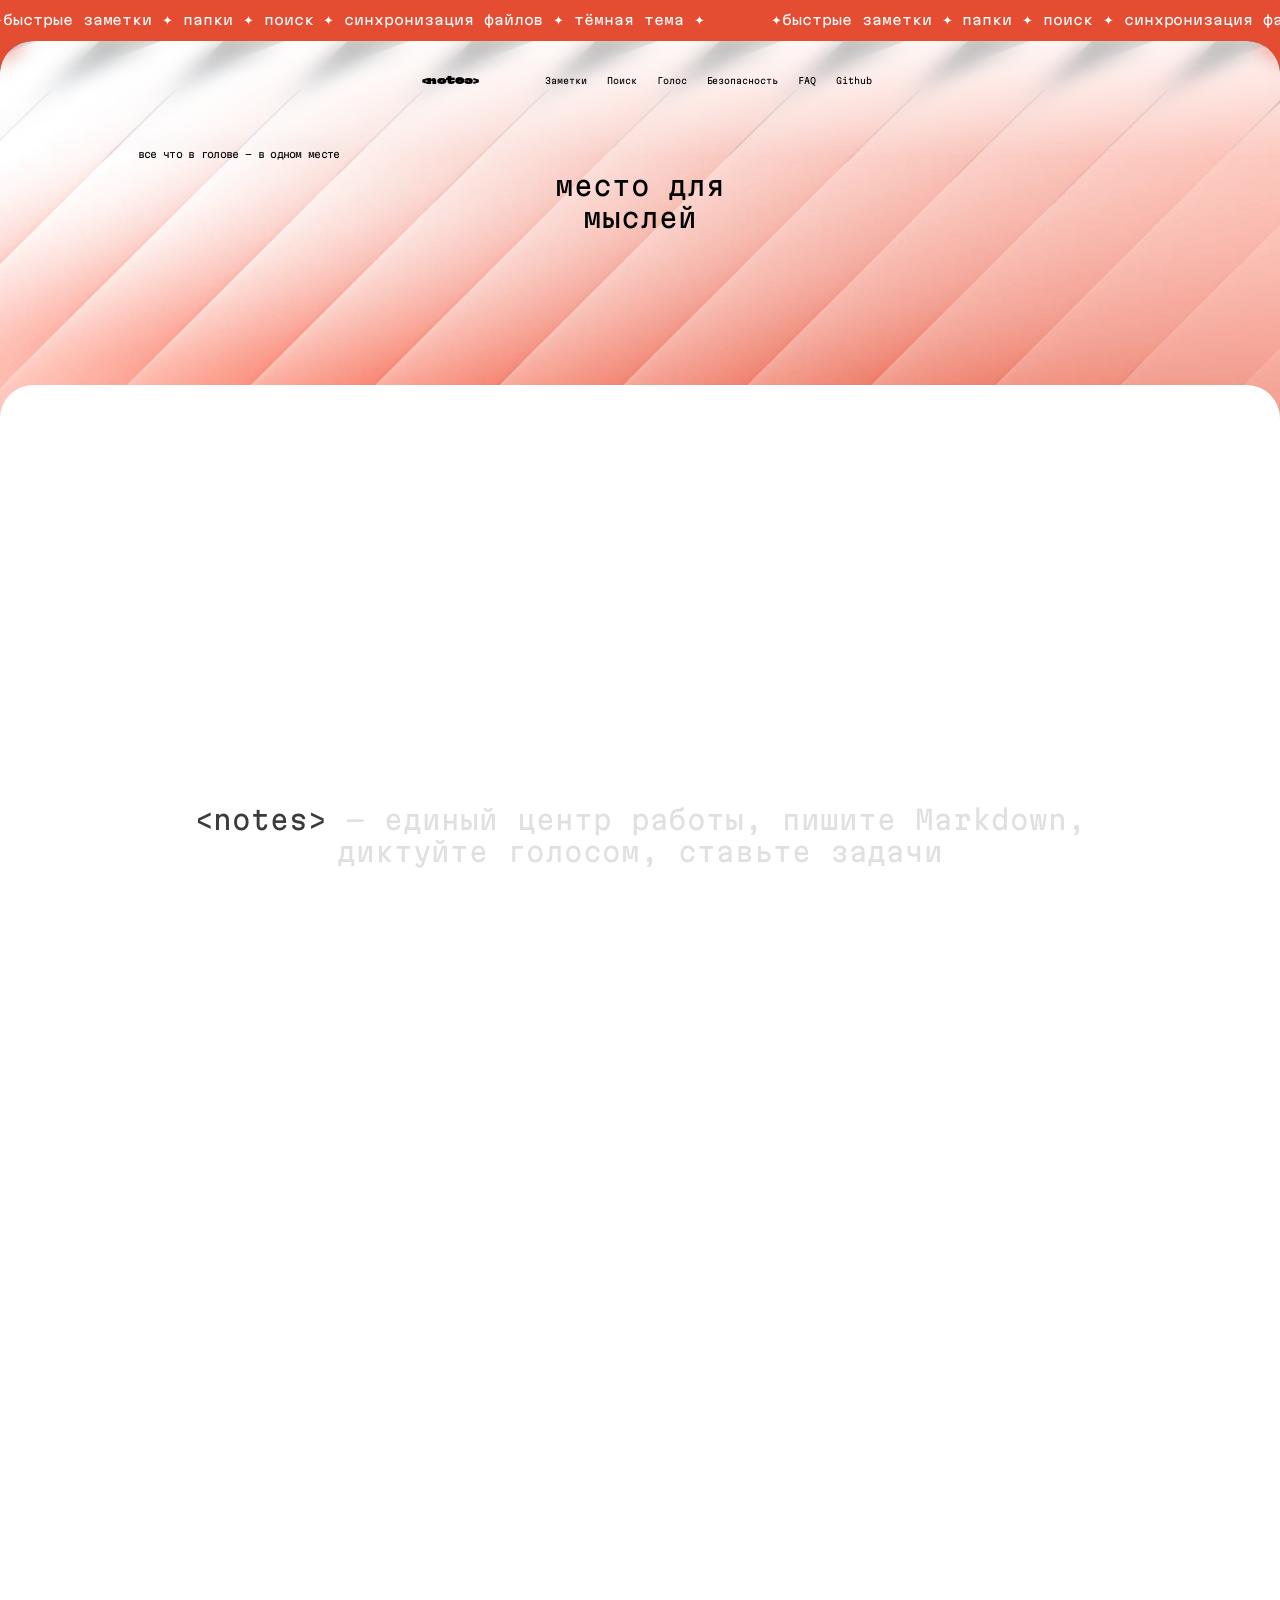
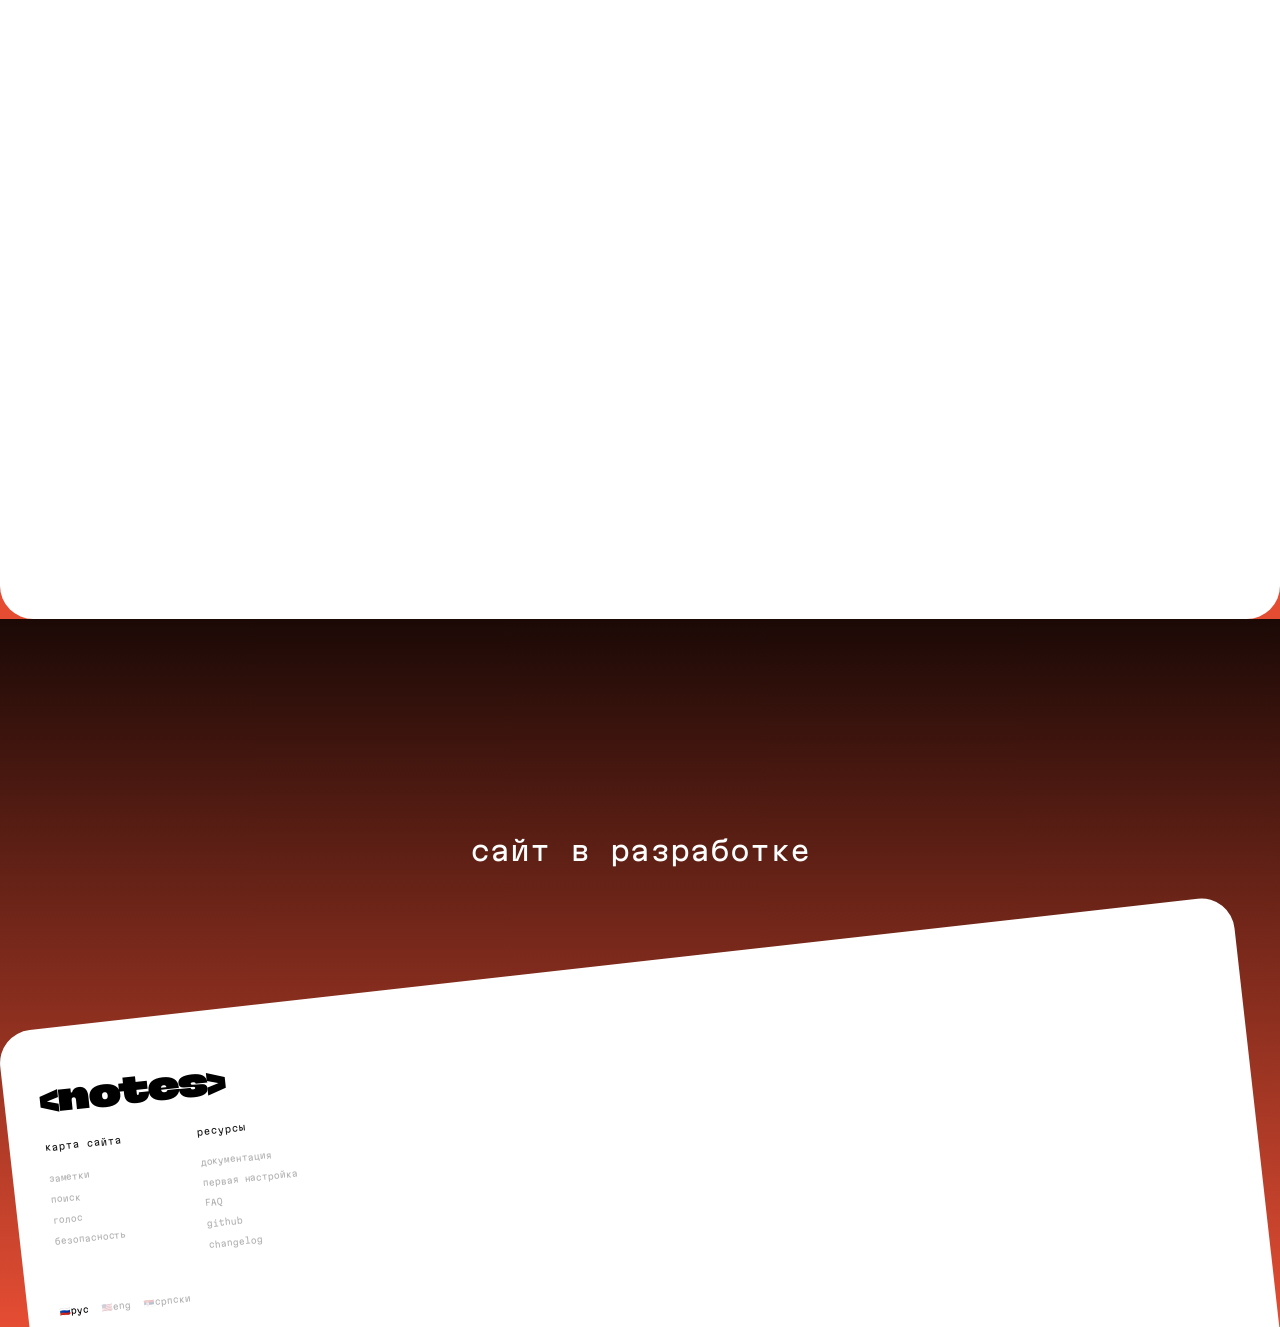
==== index.html @ 6381b104 "SEO / Google Search Console verification" ====
<!doctype html>
<html lang="ru">
<head>
  <meta charset="utf-8">
  <meta name="viewport" content="width=device-width, initial-scale=1">
  <title>&lt;notes&gt; — заметки в Markdown, диктовка голосом и задачи</title>
  <meta name="description" content="Приложение для заметок, которое не мешает думать: markdown-файлы в вашей папке, диктовка голосом, задачи в календаре, умный поиск.">
  <link rel="canonical" href="https://notes.makark.ru/">
  <link rel="alternate" hreflang="ru" href="https://notes.makark.ru/">
  <link rel="alternate" hreflang="en" href="https://notes.makark.ru/en/">
  <link rel="alternate" hreflang="sr" href="https://notes.makark.ru/sr/">
  <link rel="alternate" hreflang="x-default" href="https://notes.makark.ru/">
  <meta name="theme-color" content="#e54d33">
  <meta name="google-site-verification" content="zvwFkJlDZwr8OYDx5CRDWOUhfa1DH-pNKbm4_YgaDCc">
  <link rel="icon" href="/favicon.ico" sizes="48x48">
  <link rel="icon" href="/assets/icons/favicon-32.png" type="image/png" sizes="32x32">
  <link rel="apple-touch-icon" href="/assets/icons/apple-touch-icon.png">
  <link rel="manifest" href="/site.webmanifest">

  <meta property="og:type" content="website">
  <meta property="og:site_name" content="<notes>">
  <meta property="og:url" content="https://notes.makark.ru/">
  <meta property="og:title" content="<notes> — заметки в Markdown, диктовка голосом и задачи">
  <meta property="og:description" content="Приложение для заметок, которое не мешает думать: markdown-файлы в вашей папке, диктовка голосом, задачи в календаре, умный поиск.">
  <meta property="og:image" content="https://notes.makark.ru/assets/img/og-ru.png">
  <meta property="og:image:width" content="1200">
  <meta property="og:image:height" content="630">
  <meta property="og:locale" content="ru_RU">
  <meta property="og:locale:alternate" content="en_US">
  <meta property="og:locale:alternate" content="sr_RS">
  <meta property="og:image:alt" content="<notes> — место для мыслей">
  <meta name="twitter:card" content="summary_large_image">

  <script type="application/ld+json">
  {
    "@context": "https://schema.org",
    "@type": "SoftwareApplication",
    "name": "<notes>",
    "url": "https://notes.makark.ru/",
    "applicationCategory": "ProductivityApplication",
    "operatingSystem": "macOS",
    "inLanguage": ["ru", "en", "sr"],
    "description": "Приложение для заметок, которое не мешает думать: markdown-файлы в вашей папке, задачи в календаре, семантический поиск, локальная диктовка, шаблоны, история изменений через github.",
    "featureList": [
      "Markdown-файлы в вашей папке",
      "Задачи в Apple Calendar",
      "Семантический поиск",
      "Локальная диктовка с таймкодами и спикерами",
      "Шаблоны заметок",
      "История изменений и GitHub"
    ]
  }
  </script>
  <link rel="preload" href="assets/fonts/MartianMono.woff2" as="font" type="font/woff2" crossorigin>
  <link rel="preload" href="assets/fonts/MartianGrotesk-xWdUlt.woff2" as="font" type="font/woff2" crossorigin>
  <link rel="preload" href="assets/img/hero.webp" as="image" fetchpriority="high">
  <link rel="stylesheet" href="styles.css">
</head>
<body>
  <div class="ticker" aria-hidden="true">
    <div class="ticker__track">
      <span>✦быстрые заметки ✦ папки ✦ поиск ✦ синхронизация файлов ✦ тёмная тема ✦</span>
      <span>✦быстрые заметки ✦ папки ✦ поиск ✦ синхронизация файлов ✦ тёмная тема ✦</span>
    </div>
  </div>

  <main class="page">
    <header class="nav">
      <a class="nav__logo" href="#">&lt;notes&gt;</a>
      <nav class="nav__links">
        <a href="#notes">Заметки</a>
        <a href="#search">Поиск</a>
        <a href="#voice">Голос</a>
        <a href="#security">Безопасность</a>
        <a href="#faq">FAQ</a>
        <a href="https://github.com/">Github</a>
      </nav>
    </header>

    <div class="top">
      <section class="hero">
        <svg class="hero__path" viewBox="0 0 1920 712" aria-hidden="true">
          <path id="loop" d="M117 176 H1803 A62 62 0 0 1 1865 238 V244 A62 62 0 0 1 1803 306 H117 A62 62 0 0 1 55 244 V238 A62 62 0 0 1 117 176 Z" fill="none"/>
          <text><textPath href="#loop" class="js-path">все что в голове - в одном месте</textPath></text>
          <text><textPath href="#loop" class="js-path">все что в голове - в одном месте</textPath></text>
        </svg>
        <h1 class="hero__title">
          <span class="js-place">место для</span>
          <span class="hero__word"><span class="js-word">мыслей</span></span>
        </h1>
      </section>

      <section class="sheet" id="notes">
        <div class="story">
          <div class="stage">
            <p class="lead js-lead">&lt;notes&gt; — единый центр работы, пишите Markdown, диктуйте голосом, ставьте задачи</p>
            <div class="app js-app">
              <h2 class="app__title">приложение для заметок, которое не мешает думать</h2>
              <div class="carousel js-carousel">
                <article class="card"><img src="assets/img/card-1.webp" alt="" width="450" height="450" loading="lazy" decoding="async"><div class="card__fade"></div><div class="card__text"><h3>markdown‑файлы в вашей папке</h3><p>каждая заметка — обычный .md файл, выберите любую папку и приложение начнёт работать</p></div></article>
                <article class="card"><img src="assets/img/card-2.webp" alt="" width="450" height="450" loading="lazy" decoding="async"><div class="card__fade"></div><div class="card__text"><h3>задачи в календаре</h3><p>добавьте дату к задаче в заметке, она появится в apple calendar, никаких отдельных приложений для планирования</p></div></article>
                <article class="card" id="search"><img src="assets/img/card-3.webp" alt="" width="450" height="450" loading="lazy" decoding="async"><div class="card__fade"></div><div class="card__text"><h3>умный поиск</h3><p>найдите заметку даже если не помните точные слова, семантический поиск понимает контекст</p></div></article>
                <article class="card" id="voice"><img src="assets/img/card-4.webp" alt="" width="450" height="450" loading="lazy" decoding="async"><div class="card__fade"></div><div class="card__text"><h3>диктовка</h3><p>нажмите хоткей в любом приложении и речь превратится в текст, расшифровка с таймкодами и именами спикеров, работает локально</p></div></article>
                <article class="card"><img src="assets/img/card-5.webp" alt="" width="450" height="450" loading="lazy" decoding="async"><div class="card__fade"></div><div class="card__text"><h3>шаблоны</h3><p>создавайте шаблоны заметок для ускорения работы с заметками</p></div></article>
                <article class="card"><img src="assets/img/card-6.webp" alt="" width="450" height="450" loading="lazy" decoding="async"><div class="card__fade"></div><div class="card__text"><h3>github</h3><p>папка хранит всю историю изменений, верните любую правку, github подключается по желанию</p></div></article>
              </div>
            </div>
          </div>
        </div>
      </section>
    </div>

    <section class="bottom">
      <p class="wip">сайт в разработке</p>
      <footer class="footer">
        <div class="footer__sheet"></div>
        <a class="footer__logo" href="#">&lt;notes&gt;</a>
        <div class="footer__col footer__col--map">
          <h4>карта сайта</h4>
          <a href="#notes">заметки</a><a href="#search">поиск</a><a href="#voice">голос</a><a href="#security">безопасность</a>
        </div>
        <div class="footer__col footer__col--res">
          <h4>ресурсы</h4>
          <a href="#">документация</a><a href="#">первая настройка</a><a href="#faq">FAQ</a><a href="https://github.com/">github</a><a href="#">changelog</a>
        </div>
        <div class="footer__langs">
          <a data-lang="ru" href="/">🇷🇺рус</a><a data-lang="en" href="/en/">🇺🇸eng</a><a data-lang="sr" href="/sr/">🇷🇸српски</a>
        </div>
      </footer>
    </section>
  </main>

  <script src="i18n.js"></script>
  <script src="main.js"></script>
</body>
</html>
---- styles.css ----
@font-face {
  font-family: "Martian Mono";
  src: url("assets/fonts/MartianMono.woff2") format("woff2");
  font-weight: 100 800;
  font-stretch: 75% 112.5%;
  font-display: swap;
}
@font-face {
  font-family: "Martian Grotesk xWd";
  src: url("assets/fonts/MartianGrotesk-xWdUlt.woff2") format("woff2");
  font-display: swap;
}

/* 1rem = 1px of the 1920px-wide Figma frame */
html { font-size: calc(100vw / 1920); overflow-x: clip; }
* { box-sizing: border-box; margin: 0; padding: 0; }
body {
  background: #e54d33;
  color: #000;
  font-family: "Martian Mono", monospace;
  font-variation-settings: "wdth" 100;
  letter-spacing: -0.07em;
  line-height: normal;
  overflow-x: clip;
  -webkit-font-smoothing: antialiased;
}
a { color: inherit; text-decoration: none; }
.wide { font-variation-settings: "wdth" 112.5; }

/* ticker */
.ticker {
  position: fixed; inset: 0 0 auto; height: 138rem; z-index: 0;
  background: #e54d33; color: #fff; overflow: hidden;
}
.ticker__track {
  position: absolute; left: -12rem; top: 20rem;
  display: flex; white-space: nowrap;
  font-size: 20rem; line-height: 1.05; font-variation-settings: "wdth" 112.5;
  animation: ticker 18s linear infinite;
}
.ticker__track span { padding-right: 100rem; }
@keyframes ticker { to { transform: translateX(-50%); } }

.page { position: relative; z-index: 1; padding-top: 61rem; }

/* nav */
.nav {
  position: sticky; top: 0; z-index: 10;
  height: 176rem; margin-bottom: -176rem;
  border-radius: 50rem 50rem 0 0;
  background: url("assets/img/nav.webp") 0 0 / 100% 100%;
}
.nav::before {
  content: ""; position: absolute; inset: 0; border-radius: inherit; z-index: -1;
  backdrop-filter: blur(10px); -webkit-backdrop-filter: blur(10px);
  mask-image: linear-gradient(#000 40%, transparent);
  -webkit-mask-image: linear-gradient(#000 40%, transparent);
}
.nav__logo {
  position: absolute; left: 633rem; top: 50rem;
  font: 15rem/normal "Martian Grotesk xWd", sans-serif; letter-spacing: -0.05em;
}
.nav__links {
  position: absolute; left: 818rem; top: 51rem;
  display: flex; gap: 30rem; font-size: 13rem;
}
.nav__links a, .footer a { transition: opacity .2s; }
.nav__links a:hover { opacity: .5; }

/* hero */
.top { position: relative; }
.hero {
  position: sticky; top: 0;
  height: 712rem;
  background:
    url("assets/img/hero.webp") 0 0 / 100% 100% no-repeat,
    url("assets/img/hero-under.webp") 0 0 / 100% 517rem no-repeat,
    linear-gradient(51.44deg, #fff 17.731%, #ffb7ab 81.335%);
  border-radius: 50rem;
}
/* once the ticker is scrolled away the top corners straighten out */
.hero, .nav, .nav::before { transition: border-radius .5s cubic-bezier(.4,0,.2,1); }
.is-stuck .hero, .is-stuck .nav, .is-stuck .nav::before { border-top-left-radius: 0; border-top-right-radius: 0; }
.hero__path { position: absolute; inset: 0; width: 100%; height: 100%; overflow: visible; }
.hero__path text { font-size: 15px; fill: #000; letter-spacing: -0.07em; } /* svg user units = design px */
.hero__title {
  position: absolute; left: 0; right: 0; top: 192rem;
  display: flex; flex-direction: column; align-items: center;
  font-weight: 400; font-size: 40rem; line-height: 48rem; white-space: nowrap;
}
.hero__word { position: relative; display: block; width: 100%; height: 48rem; }
.hero__word span {
  position: absolute; left: 50%; top: 0; translate: -50% 0; white-space: nowrap;
  transition: transform .9s cubic-bezier(.65,0,.35,1), opacity .9s ease, filter .9s ease;
}
.hero__word span.is-out { transform: translateY(-45%); opacity: 0; filter: blur(10rem); }
.hero__word span.is-in { transform: translateY(45%); opacity: 0; filter: blur(10rem); transition: none; }

/* white sheet */
.sheet {
  position: relative; z-index: 2;
  margin-top: -195rem;
  background: #fff; border-radius: 50rem;
}
.story { height: calc(100vh + 1400rem); }
.stage { position: sticky; top: 0; height: 100vh; overflow: hidden; border-radius: 50rem; }
.lead {
  position: absolute; left: 50%; top: 50%; width: 1340rem; margin-left: -670rem; translate: 0 -50%;
  font-size: 40rem; text-align: center;
}
.lead .w { opacity: .12; transition: opacity .15s linear; }
.app { position: absolute; inset: 0; will-change: transform, opacity, filter; }
.app__title {
  position: absolute; left: 0; right: 0; top: calc(50% - 311rem);
  font-weight: 400; font-size: 40rem; text-align: center; white-space: nowrap;
  font-variation-settings: "wdth" 112.5;
}

/* carousel */
.carousel.is-dragging { cursor: grabbing; }
.carousel {
  position: absolute; left: 0; right: 0; top: calc(50% - 138rem); height: 449.6rem;
  perspective: 1400rem; perspective-origin: 50% 50%;
  cursor: grab; touch-action: pan-y; user-select: none; -webkit-user-select: none;
}
.card {
  position: absolute; left: 0; top: 0; transform-origin: 0 0;
  width: 449.6rem; height: 449.6rem; border-radius: 20rem; overflow: hidden;
  background: #f9f9f9;
  will-change: transform;
}
.card img { pointer-events: none; position: absolute; inset: 0; width: 450rem; height: 450rem; display: block; }
.card__fade {
  position: absolute; inset: 0; width: 450rem; height: 450rem;
  background: linear-gradient(rgba(255,255,255,0) 6.111%, #fff);
  backdrop-filter: blur(1.95rem); -webkit-backdrop-filter: blur(1.95rem);
}
.card__text { position: absolute; left: 28rem; top: 342.6rem; width: 402rem; display: flex; flex-direction: column; gap: 8rem; }
.card h3 { font-weight: 400; font-size: 17rem; white-space: nowrap; }
.card p { font-size: 14rem; color: rgba(0,0,0,.4); }

/* bottom */
.bottom {
  position: relative; height: 1063rem; overflow: hidden;
  background: linear-gradient(#1b0906, #e54d33);
}
.wip {
  position: absolute; left: 0; right: 0; top: 323rem;
  color: #fff; font-size: 40rem; text-align: center; font-variation-settings: "wdth" 112.5;
}
.footer > * { position: absolute; transform: translate(-50%, -50%) rotate(-6deg); }
.footer__sheet {
  left: 973.67rem; top: 986.98rem; width: 1863.636rem; height: 943.852rem;
  transform: translate(-50%, -50%) rotate(-6.41deg);
  background: #fff; border-radius: 50rem;
}
.footer__logo { left: 198.36rem; top: 706.34rem; font: 50rem/normal "Martian Grotesk xWd", sans-serif; letter-spacing: -0.05em; white-space: nowrap; }
.footer__col { width: 160rem; display: flex; flex-direction: column; white-space: nowrap; }
.footer__col h4 { font-weight: 400; font-size: 14rem; color: #1d1d1f; margin-bottom: 30rem; }
.footer__col a { font-size: 13rem; opacity: .3; }
.footer__col a:hover, .footer__langs a:hover { opacity: 1; }
.footer__col--map { left: 154rem; top: 855.1rem; gap: 0; }
.footer__col--map a + a { margin-top: 15rem; }
.footer__col--res { left: 384.36rem; top: 846.48rem; letter-spacing: 0; }
.footer__col--res a { line-height: 16rem; }
.footer__col--res a + a { margin-top: 15rem; }
.footer__langs { left: 187.11rem; top: 1029.72rem; display: flex; gap: 20rem; font-size: 13rem; letter-spacing: 0; white-space: nowrap; }
.footer__langs a:not(.is-active) { opacity: .3; }

/* ---------- mobile: 1rem = 1px of a 430px-wide frame ---------- */
@media (max-width: 767px) {
  html { font-size: calc(100vw / 430); }
  .ticker { height: 80rem; }
  .ticker__track { top: 12rem; font-size: 14rem; animation-duration: 14s; }
  .ticker__track span { padding-right: 40rem; }
  .page { padding-top: 40rem; }
  .nav { height: 110rem; margin-bottom: -110rem; border-radius: 34rem 34rem 0 0; }
  .nav__logo { left: 0; right: 0; top: 22rem; text-align: center; font-size: 16rem; }
  .nav__links {
    left: 0; right: 0; top: 52rem; justify-content: center; gap: 14rem; font-size: 11rem;
    flex-wrap: wrap; padding: 0 16rem;
  }
  .hero {
    height: 600rem; border-radius: 34rem;
    background-size: auto 100%, auto 517rem, auto;
    background-position: 30% 0, 30% 0, 0 0;
  }
  .hero__path text { font-size: 12px; }
  .hero__title { top: 250rem; font-size: 30rem; line-height: 38rem; }
  .hero__word { height: 38rem; }
  .sheet { margin-top: -70rem; border-radius: 34rem; }
  .story { height: calc(100vh + 900rem); }
  .stage { border-radius: 34rem; }
  .lead { width: 380rem; margin-left: -190rem; font-size: 24rem; }
  .app__title { top: calc(50% - 230rem); font-size: 22rem; white-space: normal; padding: 0 24rem; line-height: 1.25; }
  .carousel { top: calc(50% - 140rem); height: 315rem; perspective: 900rem; }
  /* card markup stays in 450px units and is scaled by JS; bump text so it stays readable */
  .card__text { top: 280rem; left: 24rem; width: 400rem; }
  .card h3 { font-size: 23rem; }
  .card p { font-size: 18rem; }
  .bottom { height: auto; padding: 120rem 0 0; }
  .wip { position: static; font-size: 24rem; }
  .footer {
    position: relative; margin: 110rem -40rem -60rem; padding: 50rem 70rem 120rem;
    display: grid; grid-template-columns: 1fr 1fr; gap: 34rem 20rem;
    transform: rotate(-6deg); transform-origin: 50% 0;
  }
  .footer > * { position: static; transform: none; }
  .footer__sheet { position: absolute; inset: 0; width: auto; height: auto; transform: none; border-radius: 40rem; z-index: -1; }
  .footer__logo { grid-column: 1 / -1; font-size: 44rem; }
  .footer__col { width: auto; }
  .footer__col h4 { font-size: 14rem; }
  .footer__col a { font-size: 13rem; }
  .footer__col--res a { line-height: normal; }
  .footer__langs { grid-column: 1 / -1; font-size: 13rem; }
}

@media (prefers-reduced-motion: reduce) {
  .ticker__track { animation: none; }
}
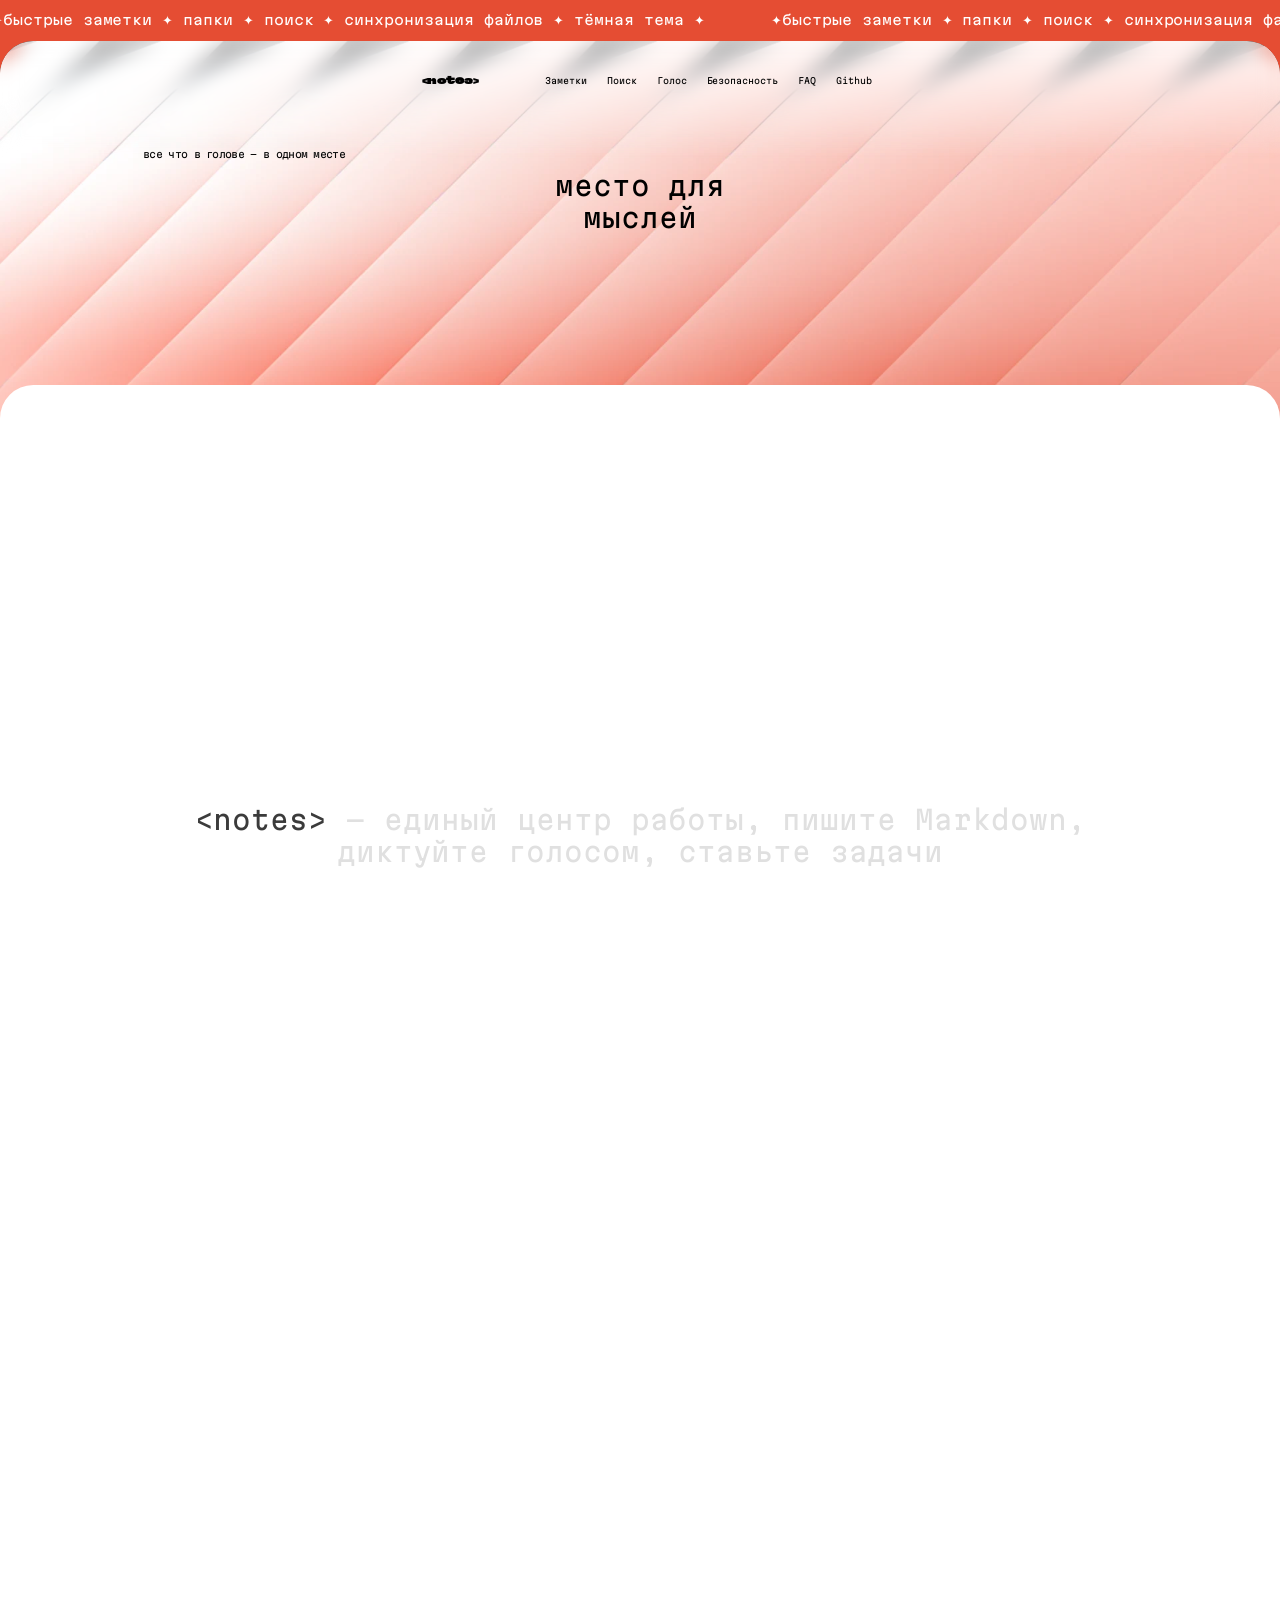
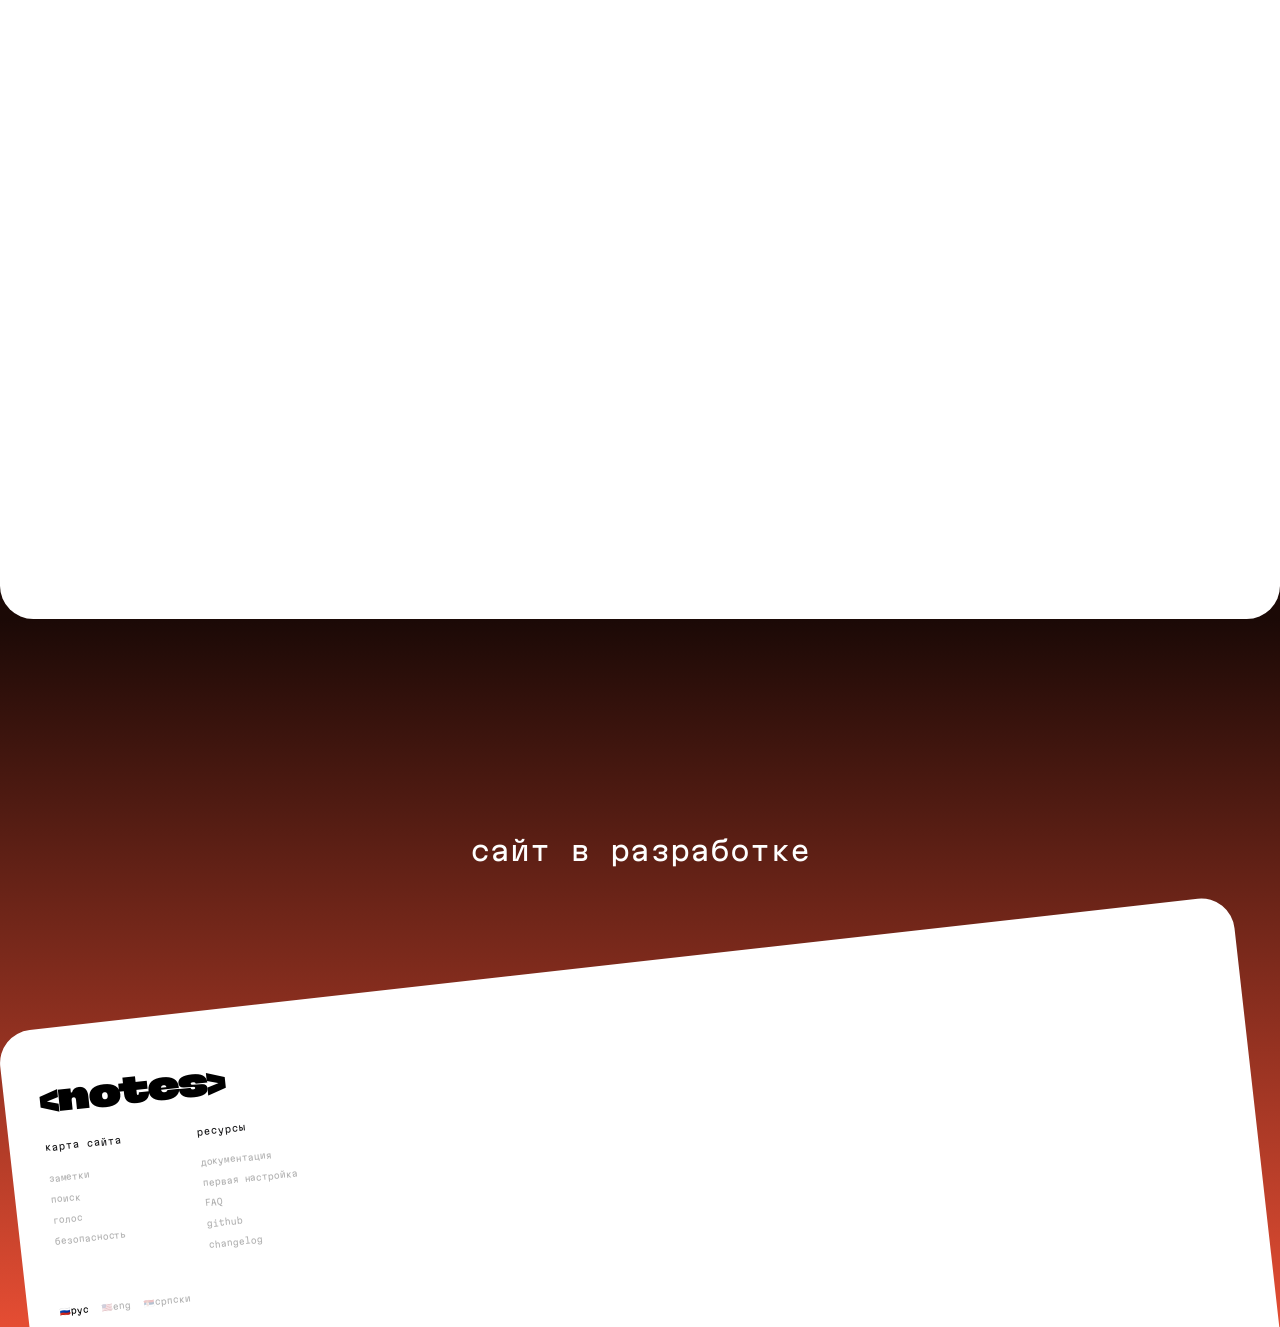
==== commit 365eb3ca: "SEO / Update page titles" ====
--- a/index.html
+++ b/index.html
@@ -3,7 +3,7 @@
 <head>
   <meta charset="utf-8">
   <meta name="viewport" content="width=device-width, initial-scale=1">
-  <title>&lt;notes&gt; — заметки в Markdown, диктовка голосом и задачи</title>
+  <title>&lt;notes&gt; - заметки в markdown, диктовка голосом и задачи</title>
   <meta name="description" content="Приложение для заметок, которое не мешает думать: markdown-файлы в вашей папке, диктовка голосом, задачи в календаре, умный поиск.">
   <link rel="canonical" href="https://notes.makark.ru/">
   <link rel="alternate" hreflang="ru" href="https://notes.makark.ru/">
@@ -20,7 +20,7 @@
   <meta property="og:type" content="website">
   <meta property="og:site_name" content="<notes>">
   <meta property="og:url" content="https://notes.makark.ru/">
-  <meta property="og:title" content="<notes> — заметки в Markdown, диктовка голосом и задачи">
+  <meta property="og:title" content="<notes> - заметки в markdown, диктовка голосом и задачи">
   <meta property="og:description" content="Приложение для заметок, которое не мешает думать: markdown-файлы в вашей папке, диктовка голосом, задачи в календаре, умный поиск.">
   <meta property="og:image" content="https://notes.makark.ru/assets/img/og-ru.png">
   <meta property="og:image:width" content="1200">
--- a/styles.css
+++ b/styles.css
@@ -56,6 +56,12 @@
   mask-image: linear-gradient(#000 40%, transparent);
   -webkit-mask-image: linear-gradient(#000 40%, transparent);
 }
+/* iOS Safari paints the page under its translucent top bar: once stuck, extend the nav up there */
+.is-stuck .nav::after {
+  content: ""; position: absolute; left: 0; right: 0; bottom: 100%; height: 200px;
+  background: rgba(255,255,255,.8);
+  backdrop-filter: blur(10px); -webkit-backdrop-filter: blur(10px);
+}
 .nav__logo {
   position: absolute; left: 633rem; top: 50rem;
   font: 15rem/normal "Martian Grotesk xWd", sans-serif; letter-spacing: -0.05em;
@@ -69,6 +75,11 @@
 
 /* hero */
 .top { position: relative; }
+/* dark backing so the sheet's rounded bottom corners sit on the bottom gradient */
+.top::after {
+  content: ""; position: absolute; left: 0; right: 0; bottom: 0; height: 60rem;
+  background: #1b0906; z-index: 1;
+}
 .hero {
   position: sticky; top: 0;
   height: 712rem;
@@ -175,7 +186,13 @@
   .ticker__track span { padding-right: 40rem; }
   .page { padding-top: 40rem; }
   .nav { height: 110rem; margin-bottom: -110rem; border-radius: 34rem 34rem 0 0; }
-  .nav__logo { left: 0; right: 0; top: 22rem; text-align: center; font-size: 16rem; }
+  /* iOS Safari paints the page under its translucent top bar: once stuck, extend the nav up there */
+.is-stuck .nav::after {
+  content: ""; position: absolute; left: 0; right: 0; bottom: 100%; height: 200px;
+  background: rgba(255,255,255,.8);
+  backdrop-filter: blur(10px); -webkit-backdrop-filter: blur(10px);
+}
+.nav__logo { left: 0; right: 0; top: 22rem; text-align: center; font-size: 16rem; }
   .nav__links {
     left: 0; right: 0; top: 52rem; justify-content: center; gap: 14rem; font-size: 11rem;
     flex-wrap: wrap; padding: 0 16rem;
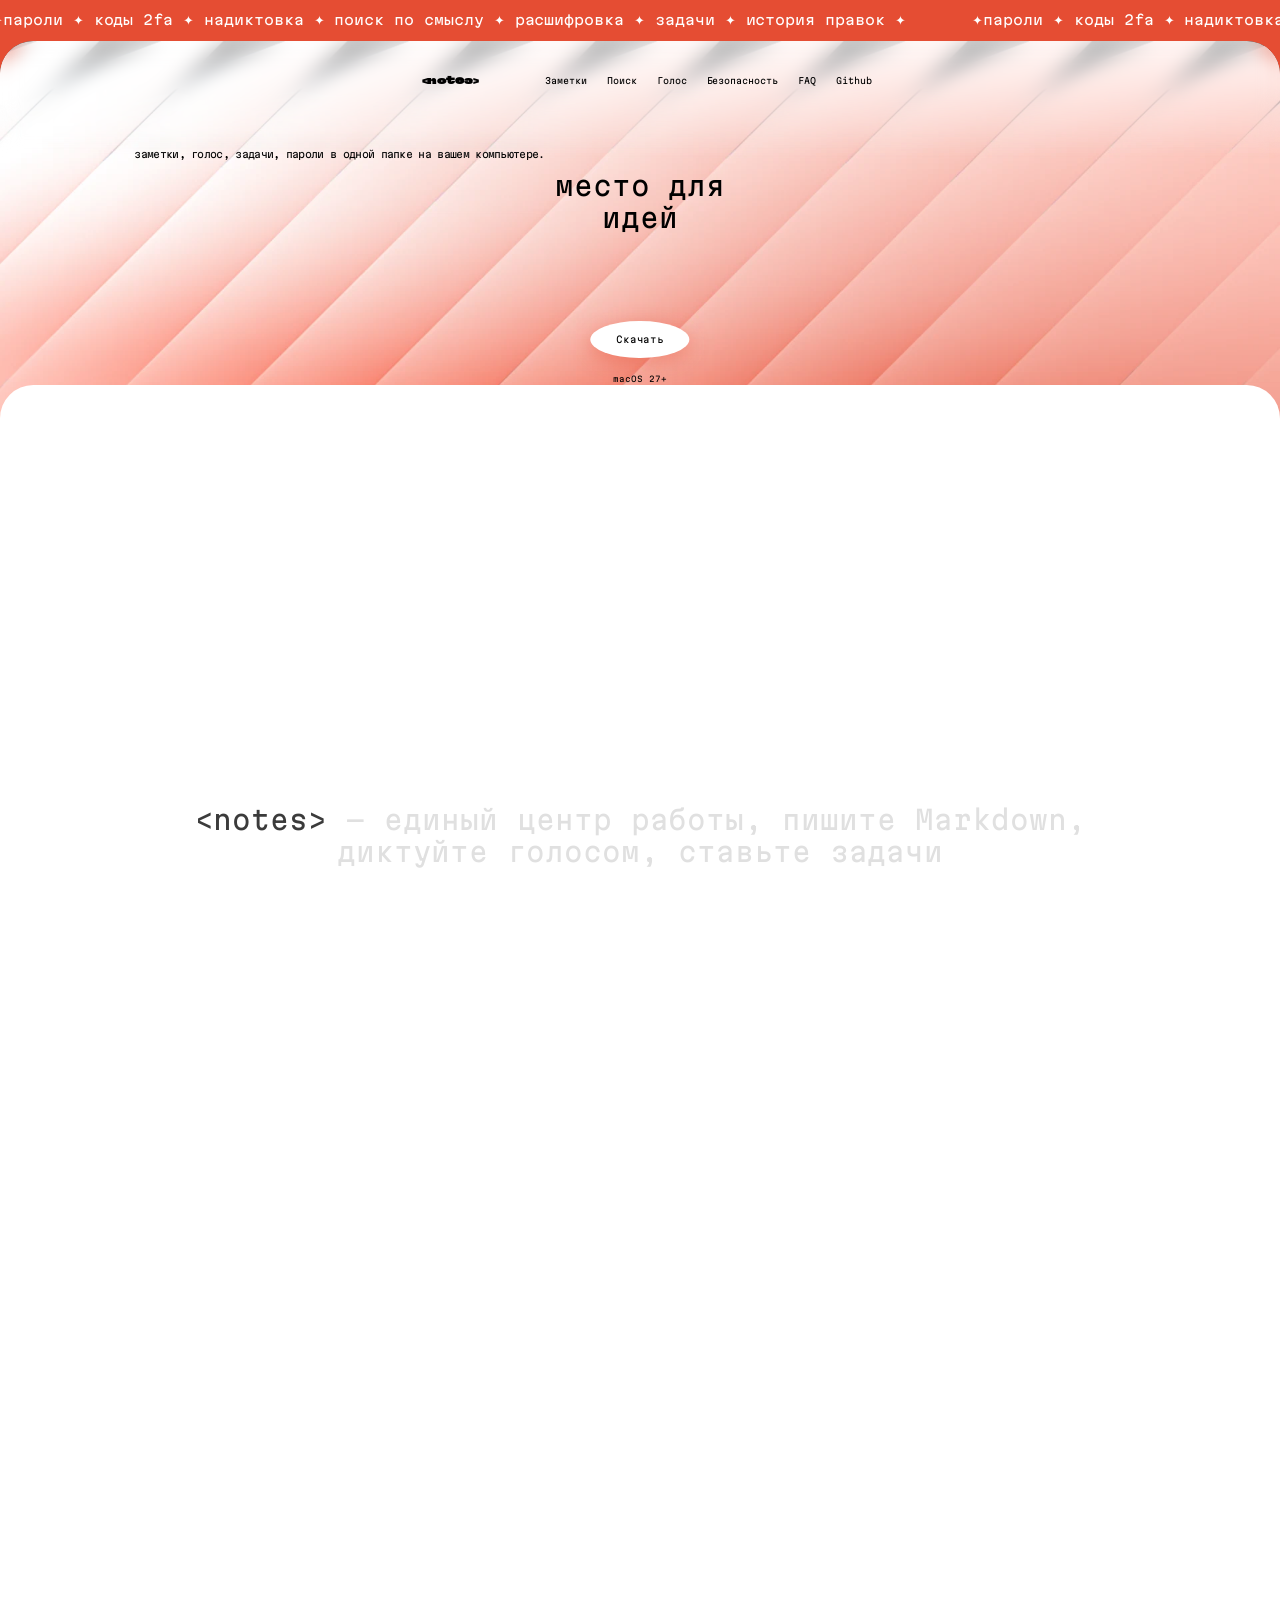
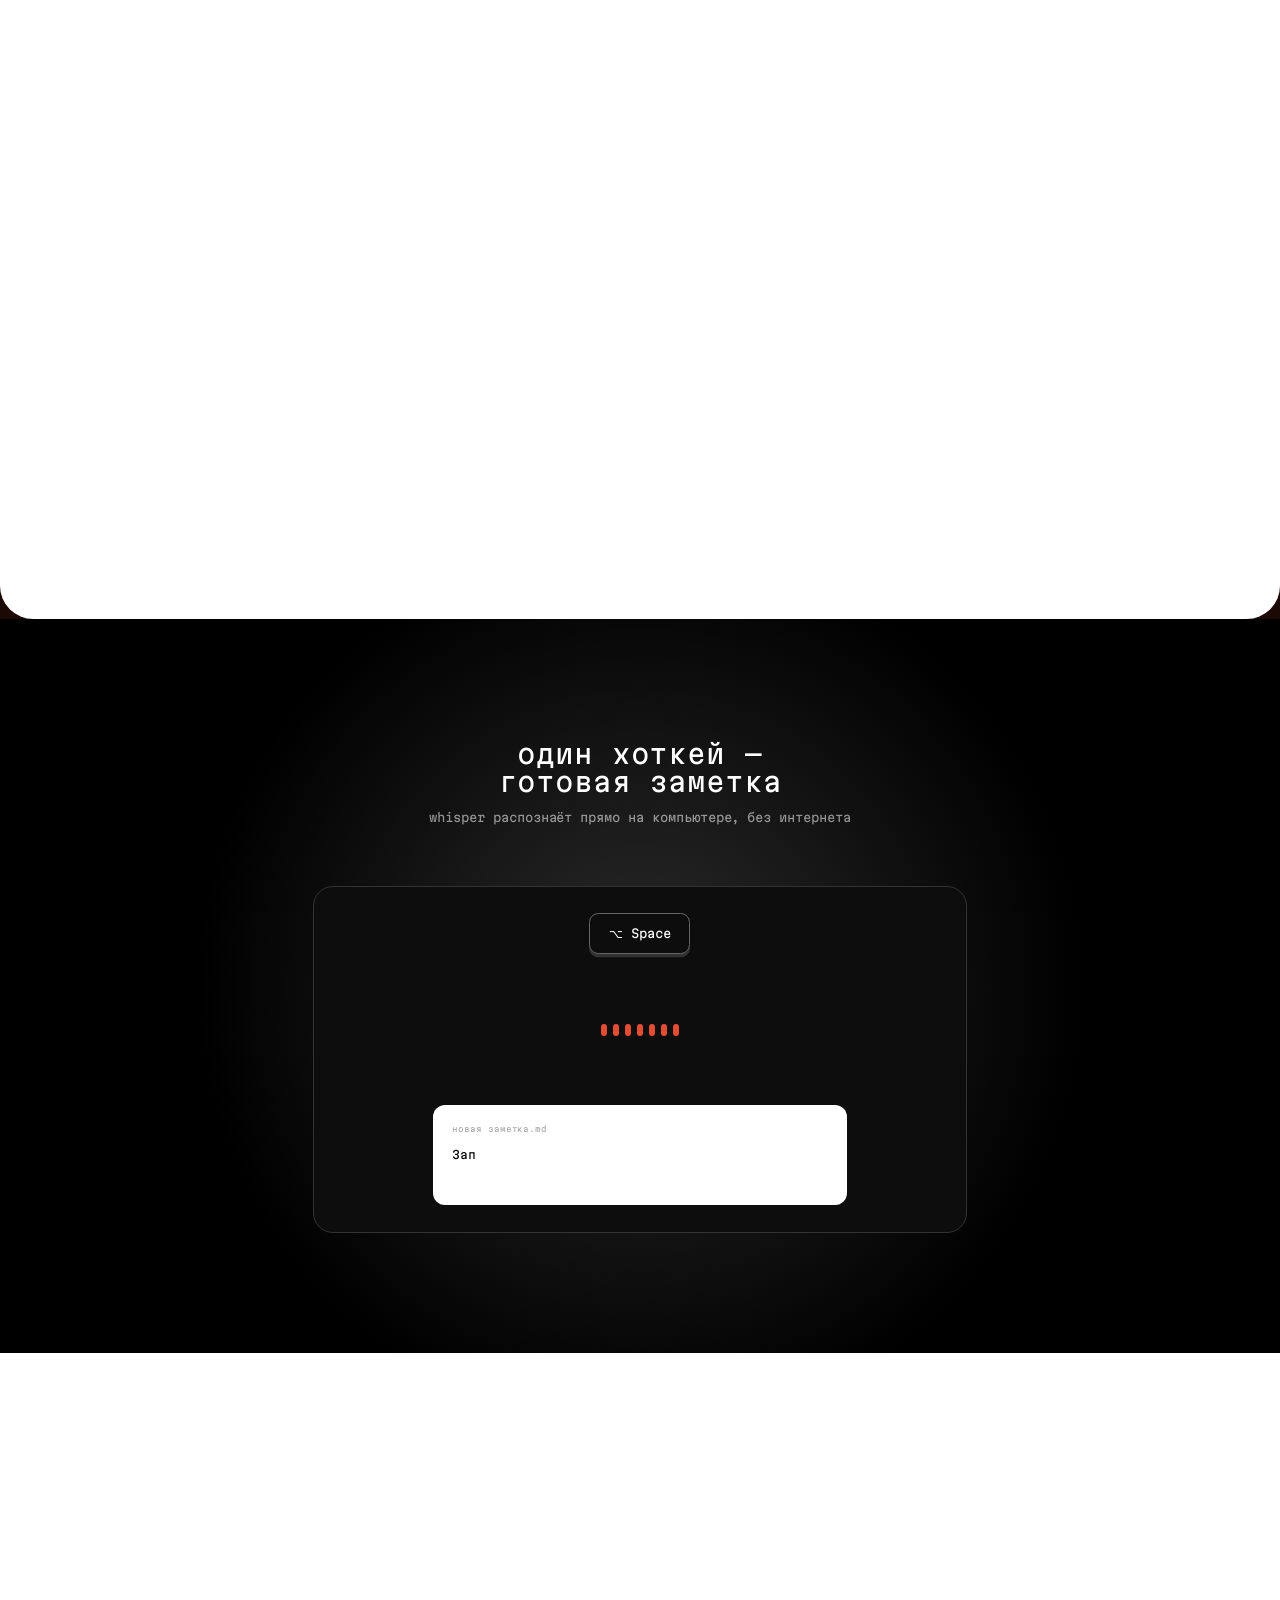
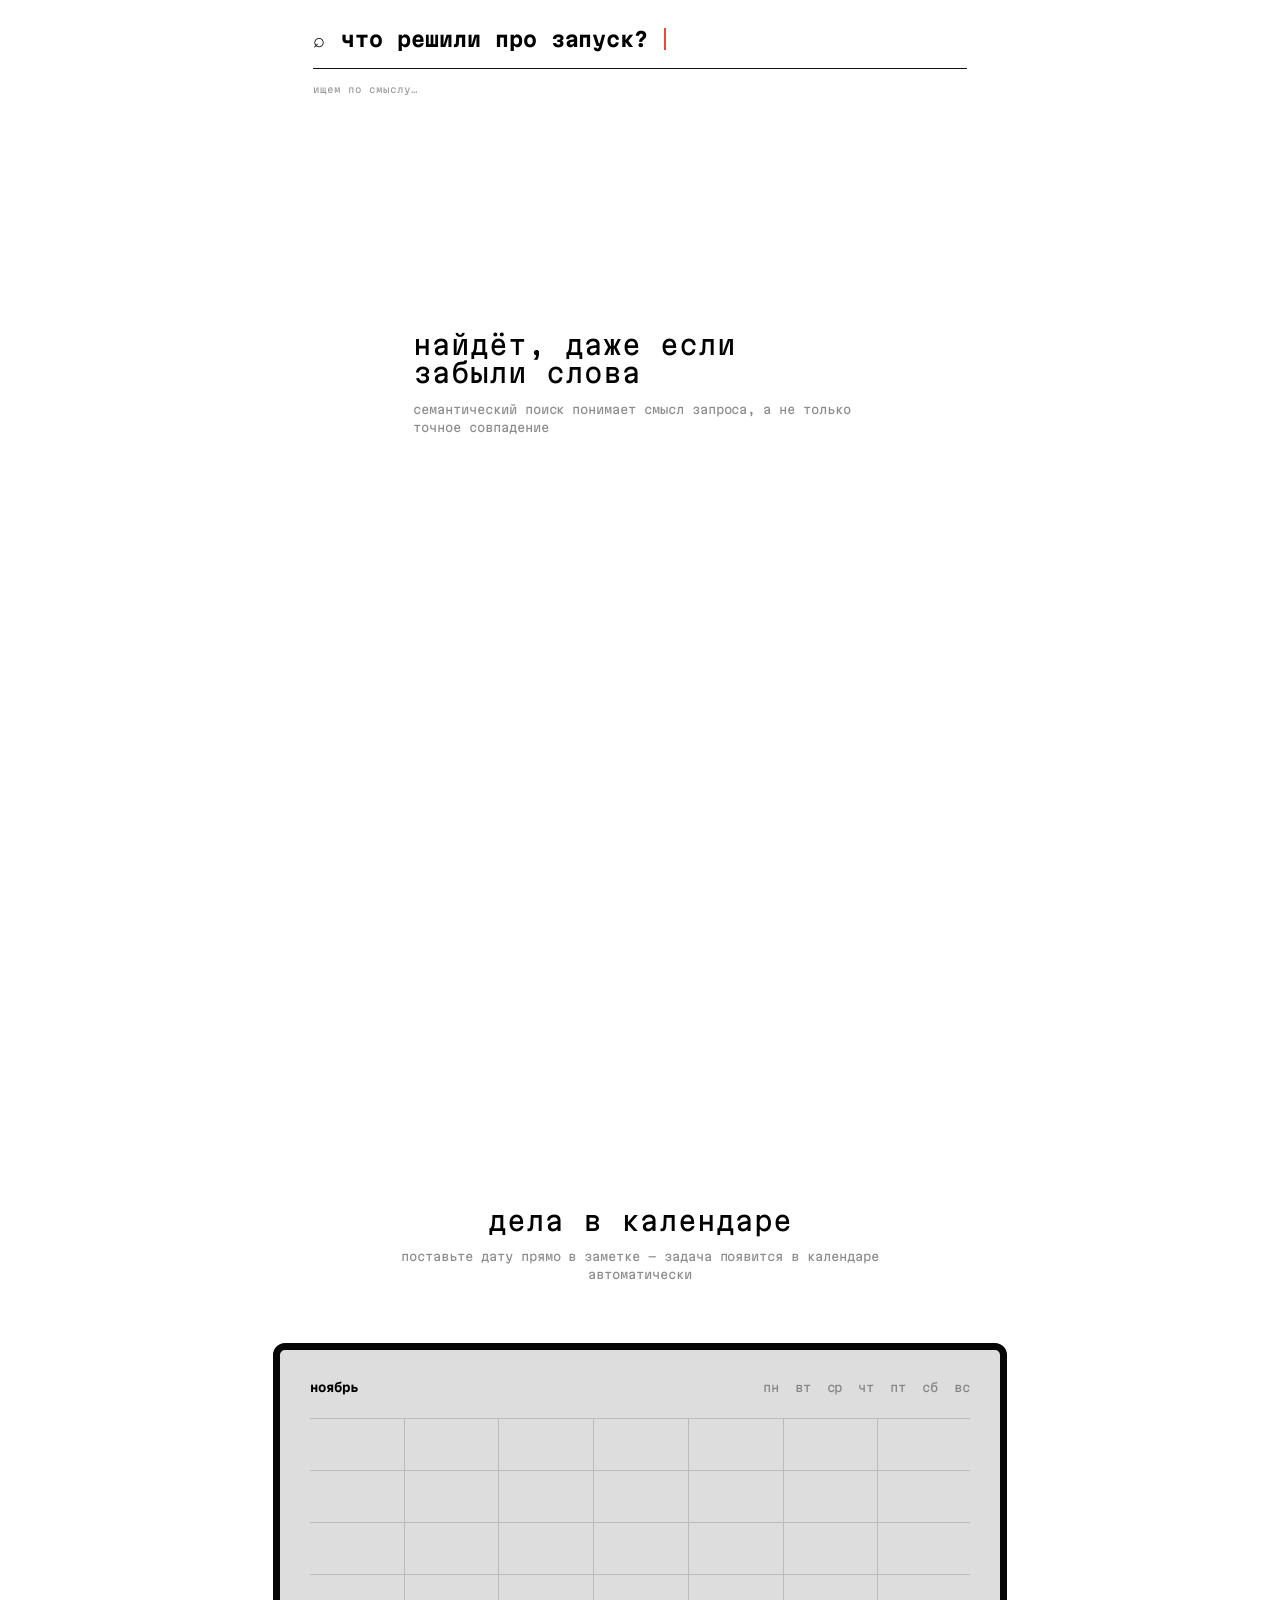
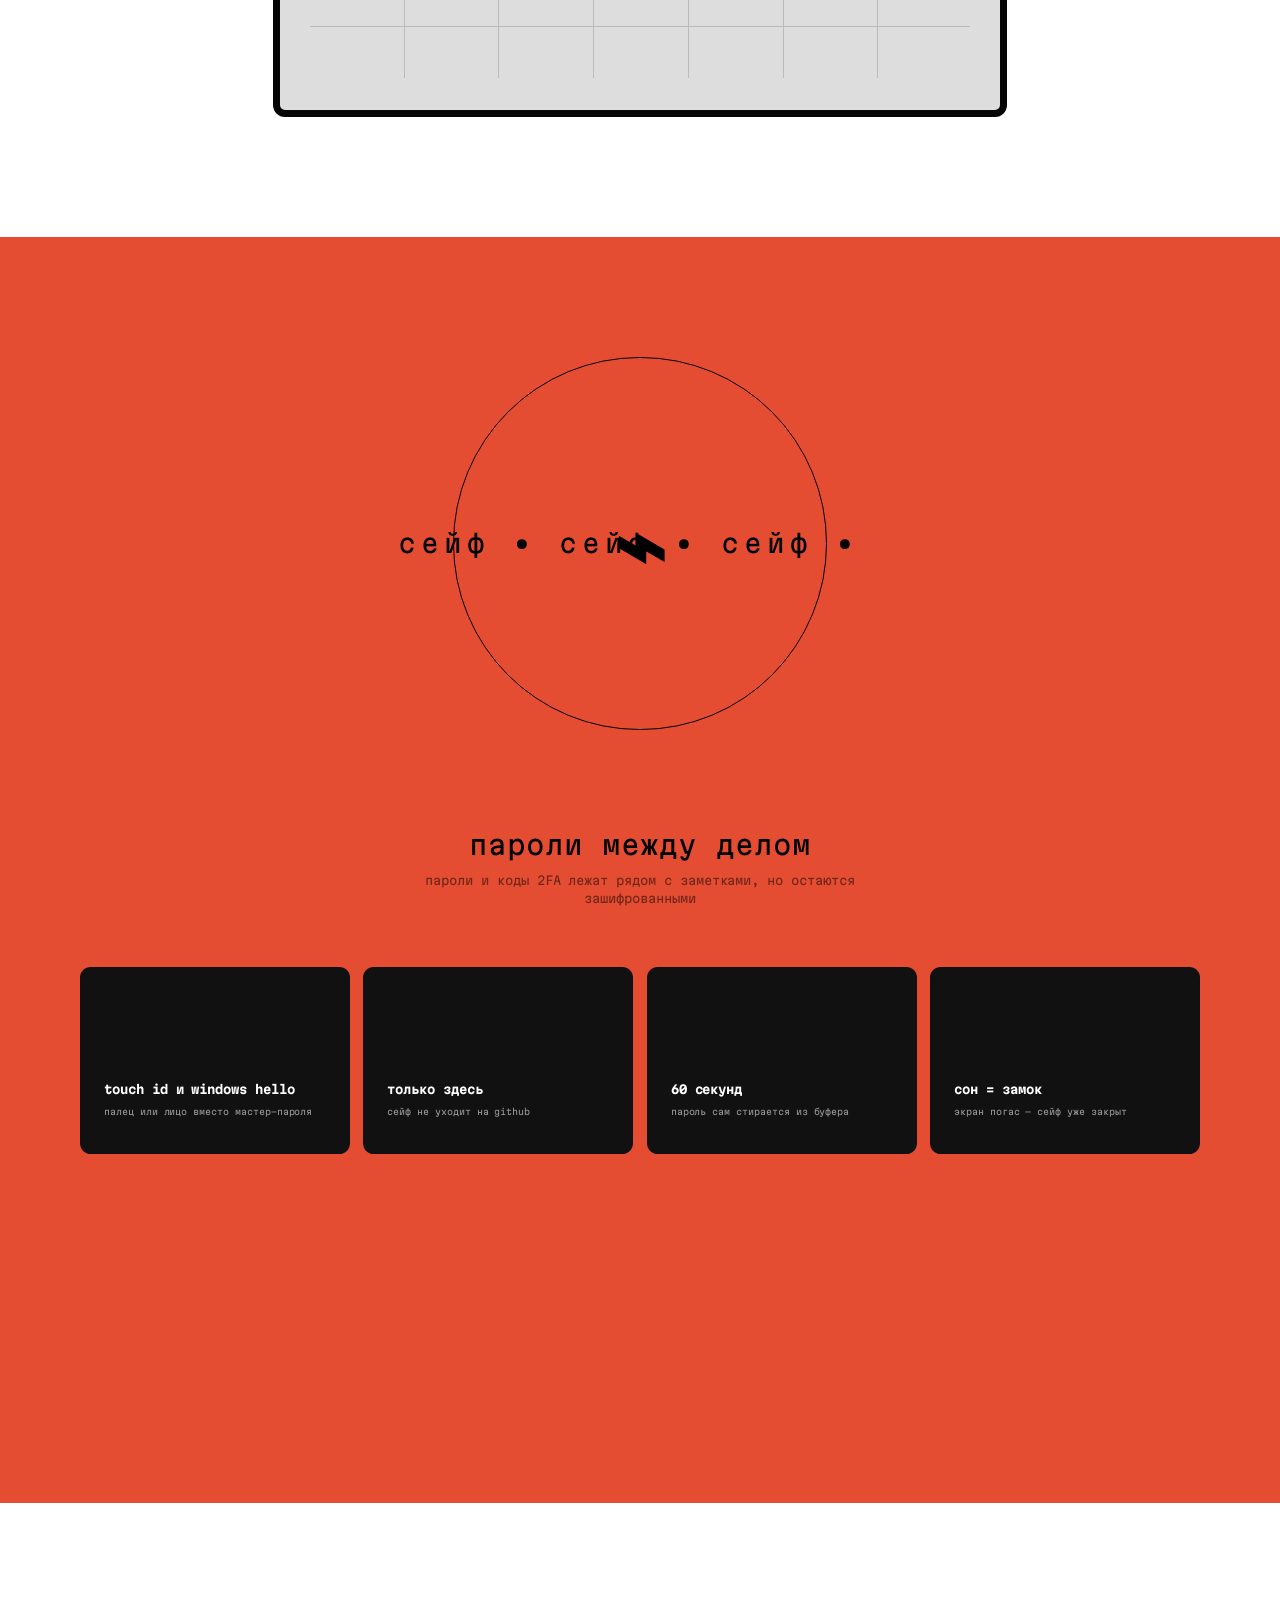
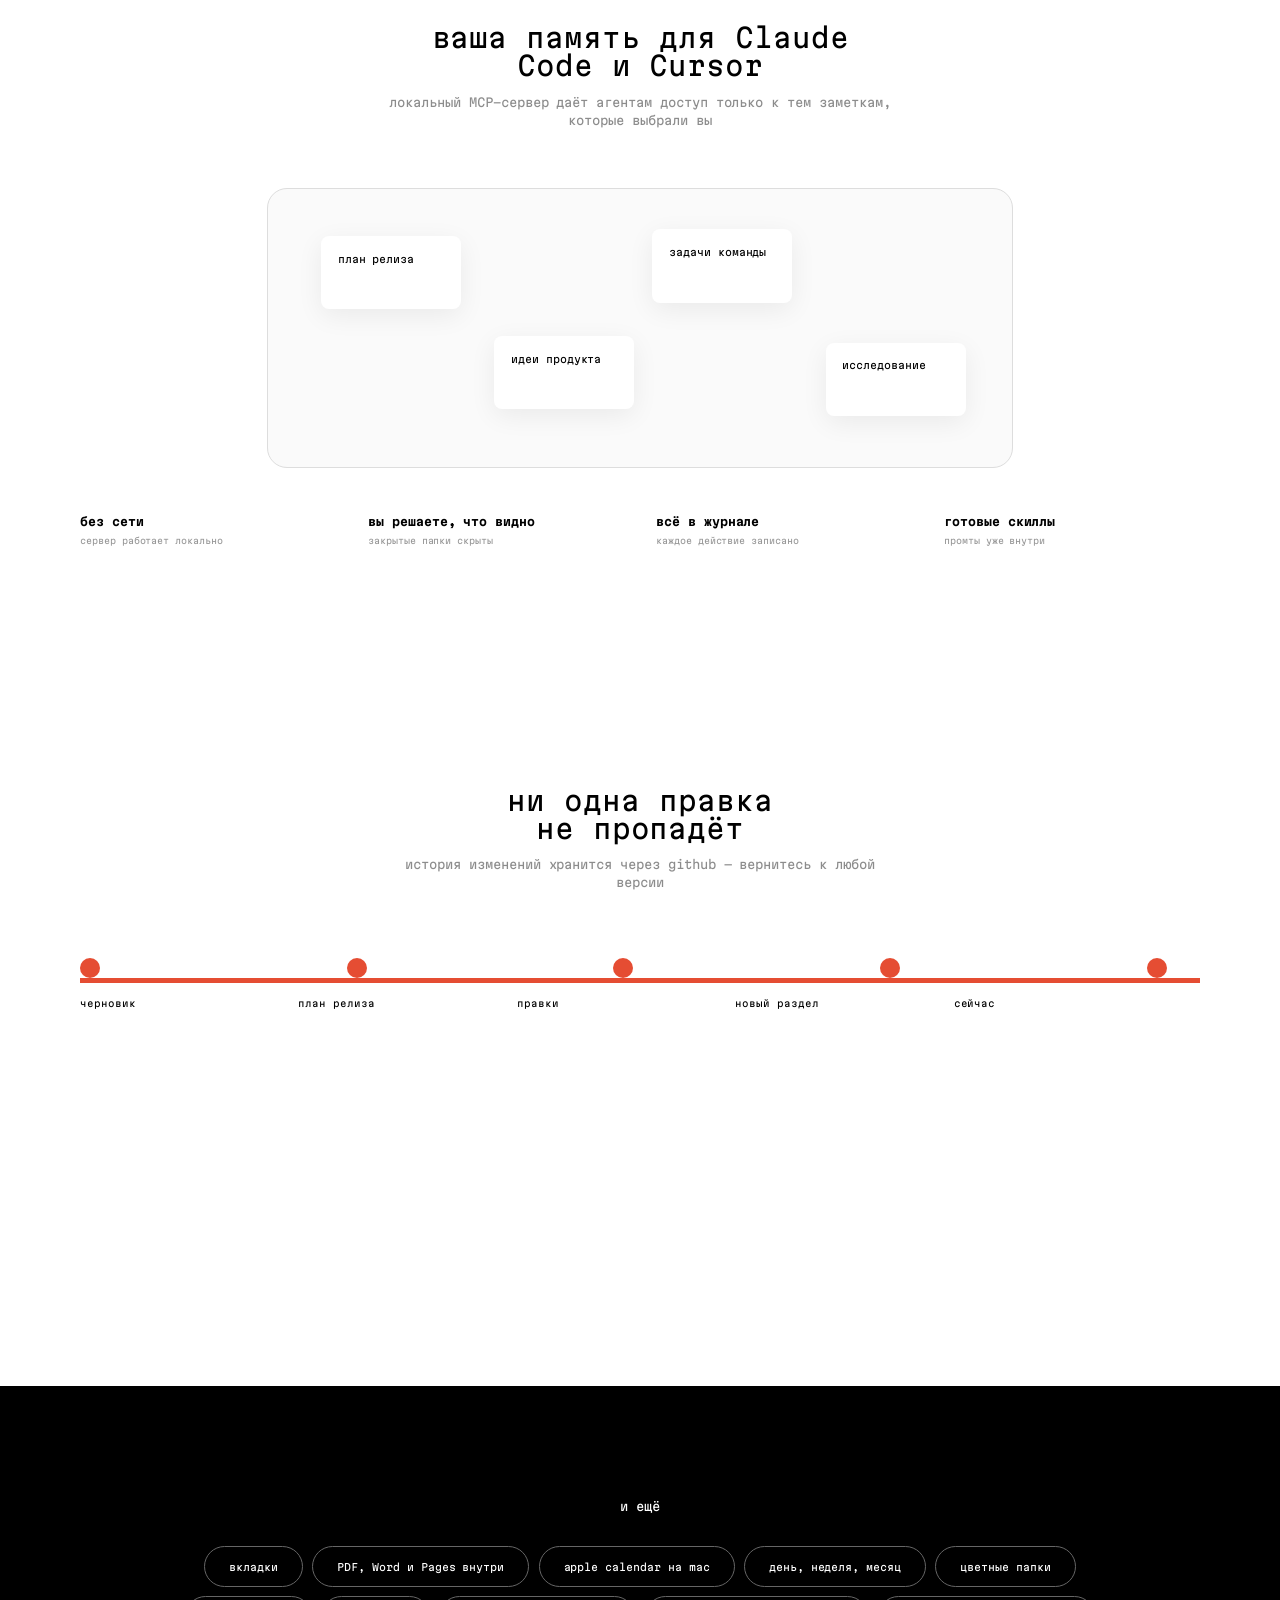
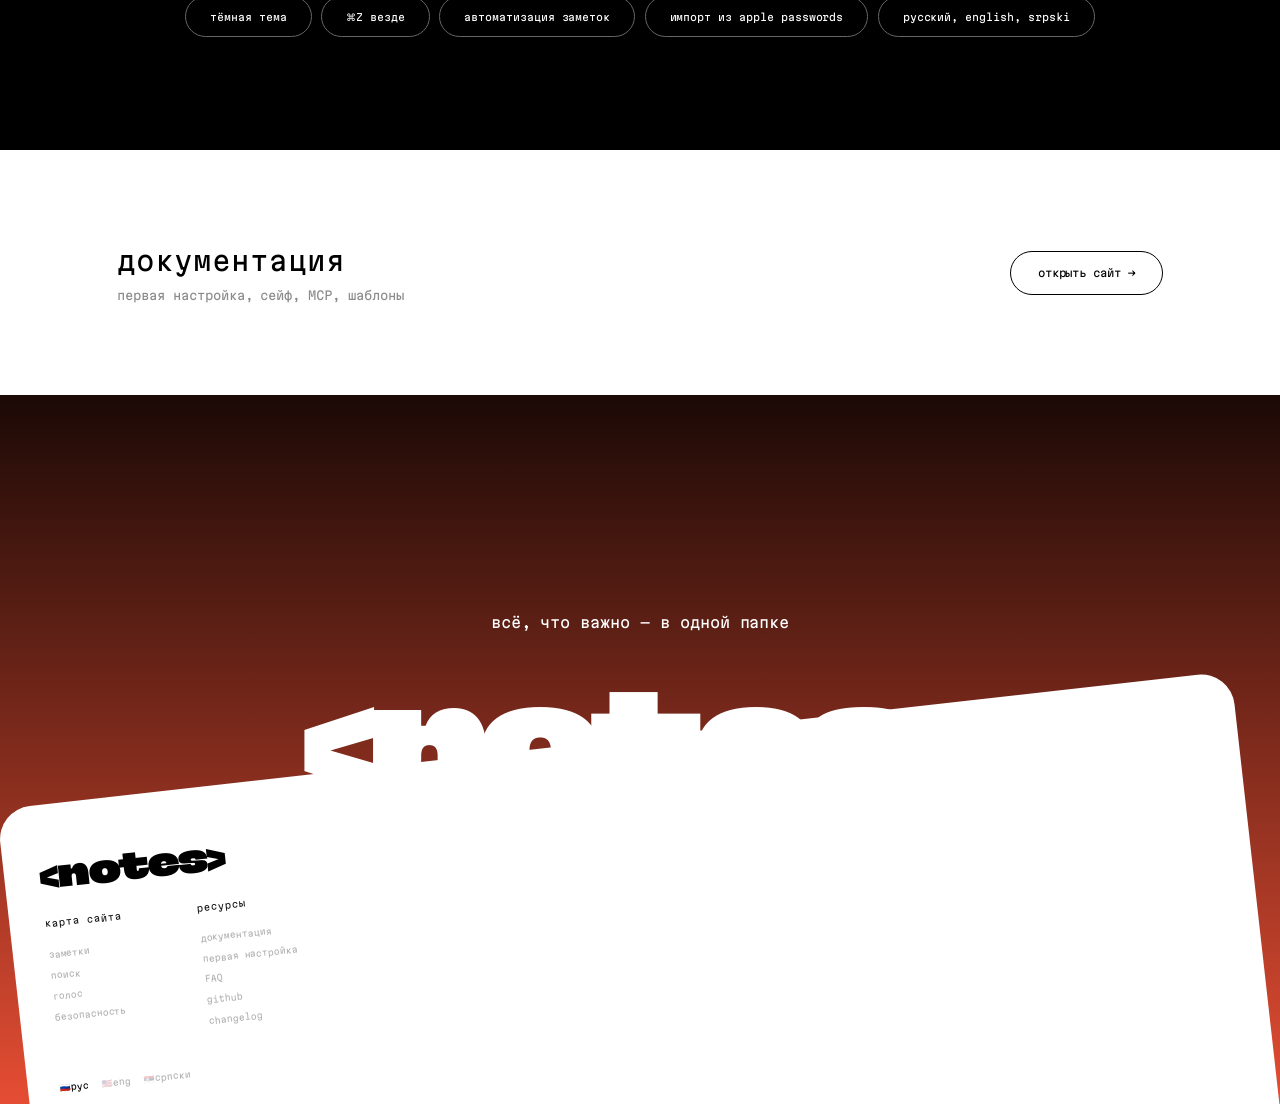
==== commit 8d4d9c60: "Landing / Add voice, search, tasks, vault and AI memory sections" ====
--- a/index.html
+++ b/index.html
@@ -88,6 +88,8 @@
           <span class="js-place">место для</span>
           <span class="hero__word"><span class="js-word">мыслей</span></span>
         </h1>
+        <a class="hero__download" href="#">Скачать</a>
+        <span class="hero__os">macOS 27+</span>
       </section>
 
       <section class="sheet" id="notes">
@@ -110,8 +112,80 @@
       </section>
     </div>
 
+    <section class="feature voice-feature" id="voice-demo">
+      <div class="feature__copy reveal">
+        <h2>один хоткей —<br>готовая заметка</h2>
+        <p>whisper распознаёт прямо на компьютере, без интернета</p>
+      </div>
+      <div class="voice-demo reveal" aria-label="Демонстрация голосовой заметки">
+        <kbd>⌥ Space</kbd>
+        <div class="voice-wave"><i></i><i></i><i></i><i></i><i></i><i></i><i></i></div>
+        <div class="voice-note"><span>новая заметка.md</span><p class="js-voice-text"></p></div>
+      </div>
+    </section>
+
+    <section class="feature search-feature" id="search-demo">
+      <div class="search-stage">
+        <div class="search-label">поиск</div>
+        <div class="search-ui reveal">
+          <div class="search-field"><span>⌕</span><b class="js-search-query"></b><i></i></div>
+          <div class="search-status js-search-status">введите запрос</div>
+          <article class="search-result">
+            <small>план релиза.md</small>
+            <h3>созвон про запуск приложения</h3>
+            <p>подготовить сборку, проверить календарь и отправить changelog команде</p>
+          </article>
+        </div>
+        <div class="feature__copy feature__copy--left reveal">
+          <h2>найдёт, даже если<br>забыли слова</h2>
+          <p>семантический поиск понимает смысл запроса, а не только точное совпадение</p>
+        </div>
+      </div>
+    </section>
+
+    <section class="feature tasks-feature" id="tasks">
+      <div class="feature__copy reveal"><h2>дела в календаре</h2><p>поставьте дату прямо в заметке — задача появится в календаре автоматически</p></div>
+      <div class="calendar reveal">
+        <div class="calendar__head"><b>ноябрь</b><span>пн&nbsp;&nbsp;вт&nbsp;&nbsp;ср&nbsp;&nbsp;чт&nbsp;&nbsp;пт&nbsp;&nbsp;сб&nbsp;&nbsp;вс</span></div>
+        <div class="calendar__grid" aria-hidden="true"></div>
+        <div class="calendar__task">✓ отправить релиз</div>
+      </div>
+    </section>
+
+    <section class="feature vault-feature" id="security">
+      <div class="vault-seal reveal"><span>сейф&nbsp;•&nbsp;сейф&nbsp;•&nbsp;сейф&nbsp;•&nbsp;</span><b>⌁</b></div>
+      <div class="feature__copy reveal"><h2>пароли между делом</h2><p>пароли и коды 2FA лежат рядом с заметками, но остаются зашифрованными</p></div>
+      <div class="vault-cards">
+        <article><b>touch id и windows hello</b><p>палец или лицо вместо мастер-пароля</p></article>
+        <article><b>только здесь</b><p>сейф не уходит на github</p></article>
+        <article><b>60 секунд</b><p>пароль сам стирается из буфера</p></article>
+        <article><b>сон = замок</b><p>экран погас — сейф уже закрыт</p></article>
+      </div>
+    </section>
+
+    <section class="feature mcp-feature" id="mcp">
+      <div class="feature__copy reveal"><h2>ваша память для Claude Code и Cursor</h2><p>локальный MCP-сервер даёт агентам доступ только к тем заметкам, которые выбрали вы</p></div>
+      <div class="agent-board reveal">
+        <div class="agent-note n1">план релиза</div><div class="agent-note n2">идеи продукта</div><div class="agent-note n3">задачи команды</div><div class="agent-note n4">исследование</div>
+        <i class="cursor c1">↖<span>Claude</span></i><i class="cursor c2">↖<span>Cursor</span></i><i class="cursor c3">↖<span>Codex</span></i><i class="cursor c4">↖<span>Вы</span></i>
+      </div>
+      <div class="mini-features"><p><b>без сети</b><span>сервер работает локально</span></p><p><b>вы решаете, что видно</b><span>закрытые папки скрыты</span></p><p><b>всё в журнале</b><span>каждое действие записано</span></p><p><b>готовые скиллы</b><span>промты уже внутри</span></p></div>
+    </section>
+
+    <section class="feature history-feature">
+      <div class="feature__copy reveal"><h2>ни одна правка<br>не пропадёт</h2><p>история изменений хранится через github — вернитесь к любой версии</p></div>
+      <div class="timeline reveal"><i></i><b></b><b></b><b></b><b></b><b></b><span>черновик</span><span>план релиза</span><span>правки</span><span>новый раздел</span><span>сейчас</span></div>
+    </section>
+
+    <section class="extras">
+      <p>и ещё</p>
+      <div><span>вкладки</span><span>PDF, Word и Pages внутри</span><span>apple calendar на mac</span><span>день, неделя, месяц</span><span>цветные папки</span><span>тёмная тема</span><span>⌘Z везде</span><span>автоматизация заметок</span><span>импорт из apple passwords</span><span>русский, english, srpski</span></div>
+    </section>
+
+    <section class="docs reveal" id="faq"><div><h2>документация</h2><p>первая настройка, сейф, MCP, шаблоны</p></div><a href="#">открыть сайт →</a></section>
+
     <section class="bottom">
-      <p class="wip">сайт в разработке</p>
+      <div class="cta"><p>всё, что важно — в одной папке</p><h2>&lt;notes&gt;</h2><div><a href="#">скачать для macOS</a><a href="https://github.com/">github</a></div></div>
       <footer class="footer">
         <div class="footer__sheet"></div>
         <a class="footer__logo" href="#">&lt;notes&gt;</a>
--- a/styles.css
+++ b/styles.css
@@ -45,22 +45,25 @@
 
 /* nav */
 .nav {
+  --nav-h: 176rem;
   position: sticky; top: 0; z-index: 10;
-  height: 176rem; margin-bottom: -176rem;
+  height: var(--nav-h); margin-bottom: calc(-1 * var(--nav-h));
   border-radius: 50rem 50rem 0 0;
   background: url("assets/img/nav.webp") 0 0 / 100% 100%;
 }
 .nav::before {
   content: ""; position: absolute; inset: 0; border-radius: inherit; z-index: -1;
   backdrop-filter: blur(10px); -webkit-backdrop-filter: blur(10px);
-  mask-image: linear-gradient(#000 40%, transparent);
-  -webkit-mask-image: linear-gradient(#000 40%, transparent);
-}
-/* iOS Safari paints the page under its translucent top bar: once stuck, extend the nav up there */
+  /* blur fades out over the lower 60% of the nav, measured from the bottom so it survives the extension below */
+  mask-image: linear-gradient(to top, transparent, #000 calc(var(--nav-h) * .6));
+  -webkit-mask-image: linear-gradient(to top, transparent, #000 calc(var(--nav-h) * .6));
+}
+/* iOS Safari paints the page under its translucent top bar: once stuck, continue the nav up there.
+   One blur layer (::before) and a tint matching the nav's top edge, so there is no seam */
+.is-stuck .nav::before { top: -200px; }
 .is-stuck .nav::after {
   content: ""; position: absolute; left: 0; right: 0; bottom: 100%; height: 200px;
   background: rgba(255,255,255,.8);
-  backdrop-filter: blur(10px); -webkit-backdrop-filter: blur(10px);
 }
 .nav__logo {
   position: absolute; left: 633rem; top: 50rem;
@@ -106,6 +109,8 @@
 }
 .hero__word span.is-out { transform: translateY(-45%); opacity: 0; filter: blur(10rem); }
 .hero__word span.is-in { transform: translateY(45%); opacity: 0; filter: blur(10rem); transition: none; }
+.hero__download { position:absolute;left:50%;top:420rem;translate:-50% 0;padding:20rem 38rem;border-radius:50%;background:#fff;font-size:14rem;box-shadow:0 8rem 30rem #e54d3366; }
+.hero__os { position:absolute;left:0;right:0;top:500rem;text-align:center;font-size:12rem; }
 
 /* white sheet */
 .sheet {
@@ -149,6 +154,51 @@
 .card__text { position: absolute; left: 28rem; top: 342.6rem; width: 402rem; display: flex; flex-direction: column; gap: 8rem; }
 .card h3 { font-weight: 400; font-size: 17rem; white-space: nowrap; }
 .card p { font-size: 14rem; color: rgba(0,0,0,.4); }
+
+/* new long-form feature sections */
+.feature { position: relative; z-index: 3; min-height: 1080rem; padding: 180rem 120rem; overflow: hidden; }
+.feature__copy { width: 760rem; margin: 0 auto 90rem; text-align: center; }
+.feature__copy h2 { font-size: 40rem; font-weight: 400; line-height: 1.05; }
+.feature__copy p { margin-top: 20rem; font-size: 18rem; color: rgba(255,255,255,.55); line-height: 1.5; }
+.reveal { opacity: 0; transform: translateY(60rem); transition: opacity .8s, transform .8s cubic-bezier(.2,.8,.2,1); }
+.reveal.is-visible { opacity: 1; transform: none; }
+.voice-feature { color: #fff; background: radial-gradient(circle at 50% 50%,#2b2b2b,#000 60%); }
+.voice-demo { width: 980rem; height: 520rem; margin: 0 auto; border: 1rem solid #333; border-radius: 30rem; background:#0d0d0d; display:grid; place-items:center; }
+.voice-demo kbd { font: 18rem "Martian Mono"; padding: 18rem 28rem; border:1rem solid #666; border-radius:14rem; box-shadow:0 5rem 0 #333; }
+.voice-wave { display:flex; align-items:center; gap:10rem; height:70rem; }
+.voice-wave i { width:8rem; height:18rem; border-radius:8rem; background:#e54d33; animation:wave .8s ease-in-out infinite alternate; }
+.voice-wave i:nth-child(2n){animation-delay:.15s}.voice-wave i:nth-child(3n){animation-delay:.3s}
+@keyframes wave { to { height:65rem; } }
+.voice-note { width:620rem; min-height:150rem; padding:28rem; border-radius:18rem; background:#fff; color:#000; }
+.voice-note span { font-size:12rem; opacity:.35; }.voice-note p{margin-top:20rem;font-size:17rem;line-height:1.5;}
+.search-feature { height:2000rem; padding:0; background:#fff; color:#000; }
+.search-stage { position:sticky; top:0; height:100vh; min-height:780rem; display:flex; flex-direction:column; justify-content:center; align-items:center; }
+.search-label { position:absolute; inset:0; display:grid; place-items:center; font-size:40rem; transition:.5s; }
+.search-feature.is-active .search-label { opacity:0; transform:scale(1.5); filter:blur(15rem); }
+.search-ui { width:1100rem; padding:60rem; }
+.search-field { height:90rem; border-bottom:2rem solid #111; display:flex; align-items:center; gap:24rem; font-size:30rem; }
+.search-field i { width:2rem;height:34rem;background:#e54d33;animation:blink .7s step-end infinite}@keyframes blink{50%{opacity:0}}
+.search-status { margin-top:22rem; font-size:14rem; opacity:.4; }
+.search-result { margin-top:60rem; padding:40rem; border-radius:24rem; background:#f3f3f3; opacity:0; transform:translateY(30rem); transition:.5s; }
+.search-result.is-found { opacity:1; transform:none; }.search-result small{opacity:.35}.search-result h3{font-size:26rem;margin:16rem 0}.search-result p{font-size:16rem;opacity:.5}
+.feature__copy--left { width:680rem; margin:70rem 0 0; text-align:left; }
+.feature__copy--left p { color:rgba(0,0,0,.45); }
+.tasks-feature { background:#fff; color:#000; }
+.tasks-feature .feature__copy p,.mcp-feature .feature__copy p,.history-feature .feature__copy p{color:rgba(0,0,0,.45)}
+.calendar { position:relative; width:1100rem; height:560rem; margin:auto; background:#ddd; border:12rem solid #050505; border-radius:18rem; padding:45rem; }
+.calendar__head{display:flex;justify-content:space-between;font-size:18rem}.calendar__head span{opacity:.4}.calendar__grid{margin-top:35rem;height:390rem;background:repeating-linear-gradient(90deg,transparent 0 14.2%,#bbb 14.2% 14.35%),repeating-linear-gradient(0deg,transparent 0 19.8%,#bbb 19.8% 20%)}
+.calendar__task { position:absolute; left:420rem; top:240rem; padding:18rem 24rem; border-radius:10rem; background:#e54d33; color:#fff; transform:scale(.2); opacity:0; transition:.7s cubic-bezier(.2,1.4,.3,1); }
+.calendar.is-visible .calendar__task{transform:scale(1);opacity:1}
+.vault-feature { background:#e54d33; color:#000; min-height:1900rem; }
+.vault-seal { width:560rem;height:560rem;margin:0 auto 150rem;border-radius:50%;border:2rem solid #000;display:grid;place-items:center;position:relative;animation:spin 18s linear infinite}.vault-seal span{position:absolute;font-size:38rem;letter-spacing:.2em}.vault-seal b{font-size:130rem}@keyframes spin{to{rotate:360deg}}
+.vault-feature .feature__copy p{color:rgba(0,0,0,.5)}
+.vault-cards{display:grid;grid-template-columns:repeat(4,1fr);gap:20rem}.vault-cards article{height:280rem;padding:172rem 36rem 30rem;border-radius:16rem;background:#101010;color:#fff;transition:.4s;background-image:linear-gradient(145deg,#111,#111)}.vault-cards article:hover{background-image:linear-gradient(145deg,#eee,#666 45%,#fff 55%,#444);color:#000;transform:translateY(-12rem)}.vault-cards b{font-size:18rem}.vault-cards p{font-size:13rem;opacity:.55;margin-top:15rem;line-height:1.4}
+.mcp-feature{background:#fff;color:#000;min-height:1100rem}.agent-board{width:1120rem;height:420rem;margin:0 auto;position:relative;border:1rem solid #ddd;border-radius:30rem;background:#fafafa}.agent-note{position:absolute;width:210rem;height:110rem;padding:25rem;border-radius:12rem;background:#fff;box-shadow:0 10rem 40rem #0001;font-size:15rem}.n1{left:80rem;top:70rem}.n2{left:340rem;top:220rem}.n3{right:330rem;top:60rem}.n4{right:70rem;top:230rem}.cursor{position:absolute;font-style:normal;font-size:34rem;opacity:0;transition:1s cubic-bezier(.2,.8,.2,1)}.cursor span{display:block;padding:5rem 8rem;color:#fff;background:#e54d33;border-radius:5rem;font-size:10rem}.agent-board.is-visible .c1{opacity:1;left:240rem;top:130rem}.agent-board.is-visible .c2{opacity:1;left:530rem;top:290rem;transition-delay:.15s}.agent-board.is-visible .c3{opacity:1;right:250rem;top:150rem;transition-delay:.3s}.agent-board.is-visible .c4{opacity:1;right:60rem;top:320rem;transition-delay:.45s}.c1{left:50%;top:50%}.c2{left:50%;top:50%}.c3{right:50%;top:50%}.c4{right:50%;top:50%}
+.mini-features{display:grid;grid-template-columns:repeat(4,1fr);gap:48rem;margin-top:70rem}.mini-features p{display:flex;flex-direction:column;gap:10rem}.mini-features b{font-size:17rem}.mini-features span{font-size:13rem;opacity:.4}
+.history-feature{background:#fff;color:#000}.timeline{position:relative;width:1680rem;height:240rem;margin:100rem auto}.timeline i{position:absolute;top:30rem;left:0;right:0;height:8rem;background:#e54d33}.timeline b{position:relative;display:inline-block;width:30rem;height:30rem;margin-right:370rem;border-radius:50%;background:#e54d33}.timeline b:last-of-type{margin:0}.timeline span{display:inline-block;width:19.5%;padding-top:30rem;font-size:14rem}
+.extras{position:relative;z-index:3;background:#000;color:#fff;padding:170rem 210rem;text-align:center}.extras>p{font-size:18rem;margin-bottom:50rem}.extras div{display:flex;flex-wrap:wrap;gap:14rem;justify-content:center}.extras span{padding:20rem 36rem;border:1rem solid #666;border-radius:40rem;font-size:15rem;transition:.3s}.extras span:hover{background:#e54d33;border-color:#e54d33}
+.docs{position:relative;z-index:3;margin:0;background:#fff;padding:140rem 176rem;display:flex;align-items:center;justify-content:space-between}.docs h2{font-size:40rem;font-weight:400}.docs p{margin-top:18rem;font-size:18rem;opacity:.45}.docs a{padding:22rem 40rem;border:1rem solid;border-radius:40rem;font-size:16rem}
+.cta{position:absolute;inset:0;display:flex;flex-direction:column;align-items:center;justify-content:center;color:#fff}.cta>p{font-size:22rem}.cta h2{font:190rem "Martian Grotesk xWd";letter-spacing:-.08em;margin:50rem 0}.cta div{display:flex;gap:16rem}.cta a{padding:18rem 30rem;border:1rem solid #fff;border-radius:40rem;font-size:14rem}.cta a:first-child{background:#fff;color:#000}
 
 /* bottom */
 .bottom {
@@ -185,14 +235,9 @@
   .ticker__track { top: 12rem; font-size: 14rem; animation-duration: 14s; }
   .ticker__track span { padding-right: 40rem; }
   .page { padding-top: 40rem; }
-  .nav { height: 110rem; margin-bottom: -110rem; border-radius: 34rem 34rem 0 0; }
-  /* iOS Safari paints the page under its translucent top bar: once stuck, extend the nav up there */
-.is-stuck .nav::after {
-  content: ""; position: absolute; left: 0; right: 0; bottom: 100%; height: 200px;
-  background: rgba(255,255,255,.8);
-  backdrop-filter: blur(10px); -webkit-backdrop-filter: blur(10px);
-}
-.nav__logo { left: 0; right: 0; top: 22rem; text-align: center; font-size: 16rem; }
+  /* taller nav so the white fade has the same long tail as on desktop */
+  .nav { --nav-h: 160rem; border-radius: 34rem 34rem 0 0; }
+  .nav__logo { left: 0; right: 0; top: 22rem; text-align: center; font-size: 16rem; }
   .nav__links {
     left: 0; right: 0; top: 52rem; justify-content: center; gap: 14rem; font-size: 11rem;
     flex-wrap: wrap; padding: 0 16rem;
@@ -205,6 +250,7 @@
   .hero__path text { font-size: 12px; }
   .hero__title { top: 250rem; font-size: 30rem; line-height: 38rem; }
   .hero__word { height: 38rem; }
+  .hero__download{top:390rem}.hero__os{top:460rem}
   .sheet { margin-top: -70rem; border-radius: 34rem; }
   .story { height: calc(100vh + 900rem); }
   .stage { border-radius: 34rem; }
@@ -230,6 +276,7 @@
   .footer__col a { font-size: 13rem; }
   .footer__col--res a { line-height: normal; }
   .footer__langs { grid-column: 1 / -1; font-size: 13rem; }
+  .feature{min-height:760rem;padding:110rem 24rem}.feature__copy{width:auto;margin-bottom:60rem}.feature__copy h2{font-size:30rem}.feature__copy p{font-size:14rem}.voice-demo{width:100%;height:420rem}.voice-note{width:340rem}.search-feature{height:1500rem}.search-ui{width:100%;padding:24rem}.search-field{font-size:22rem}.feature__copy--left{width:auto;margin-top:70rem}.calendar{width:100%;height:420rem;padding:25rem}.calendar__task{left:120rem;top:190rem}.vault-feature{min-height:1500rem}.vault-seal{width:330rem;height:330rem}.vault-seal span{font-size:22rem}.vault-cards{grid-template-columns:1fr 1fr}.vault-cards article{height:190rem;padding:100rem 18rem 18rem}.agent-board{width:100%;height:460rem}.agent-note{width:145rem}.n1{left:20rem}.n2{left:90rem}.n3{right:90rem}.n4{right:20rem}.mini-features{grid-template-columns:1fr 1fr;gap:30rem}.timeline{width:100%;overflow:hidden}.timeline b{margin-right:70rem}.timeline span{font-size:9rem}.extras{padding:100rem 24rem}.extras span{font-size:12rem;padding:14rem 20rem}.docs{padding:80rem 24rem;gap:30rem}.docs h2{font-size:28rem}.docs a{font-size:12rem;padding:14rem}.cta h2{font-size:80rem}.cta>p{font-size:15rem}
 }
 
 @media (prefers-reduced-motion: reduce) {
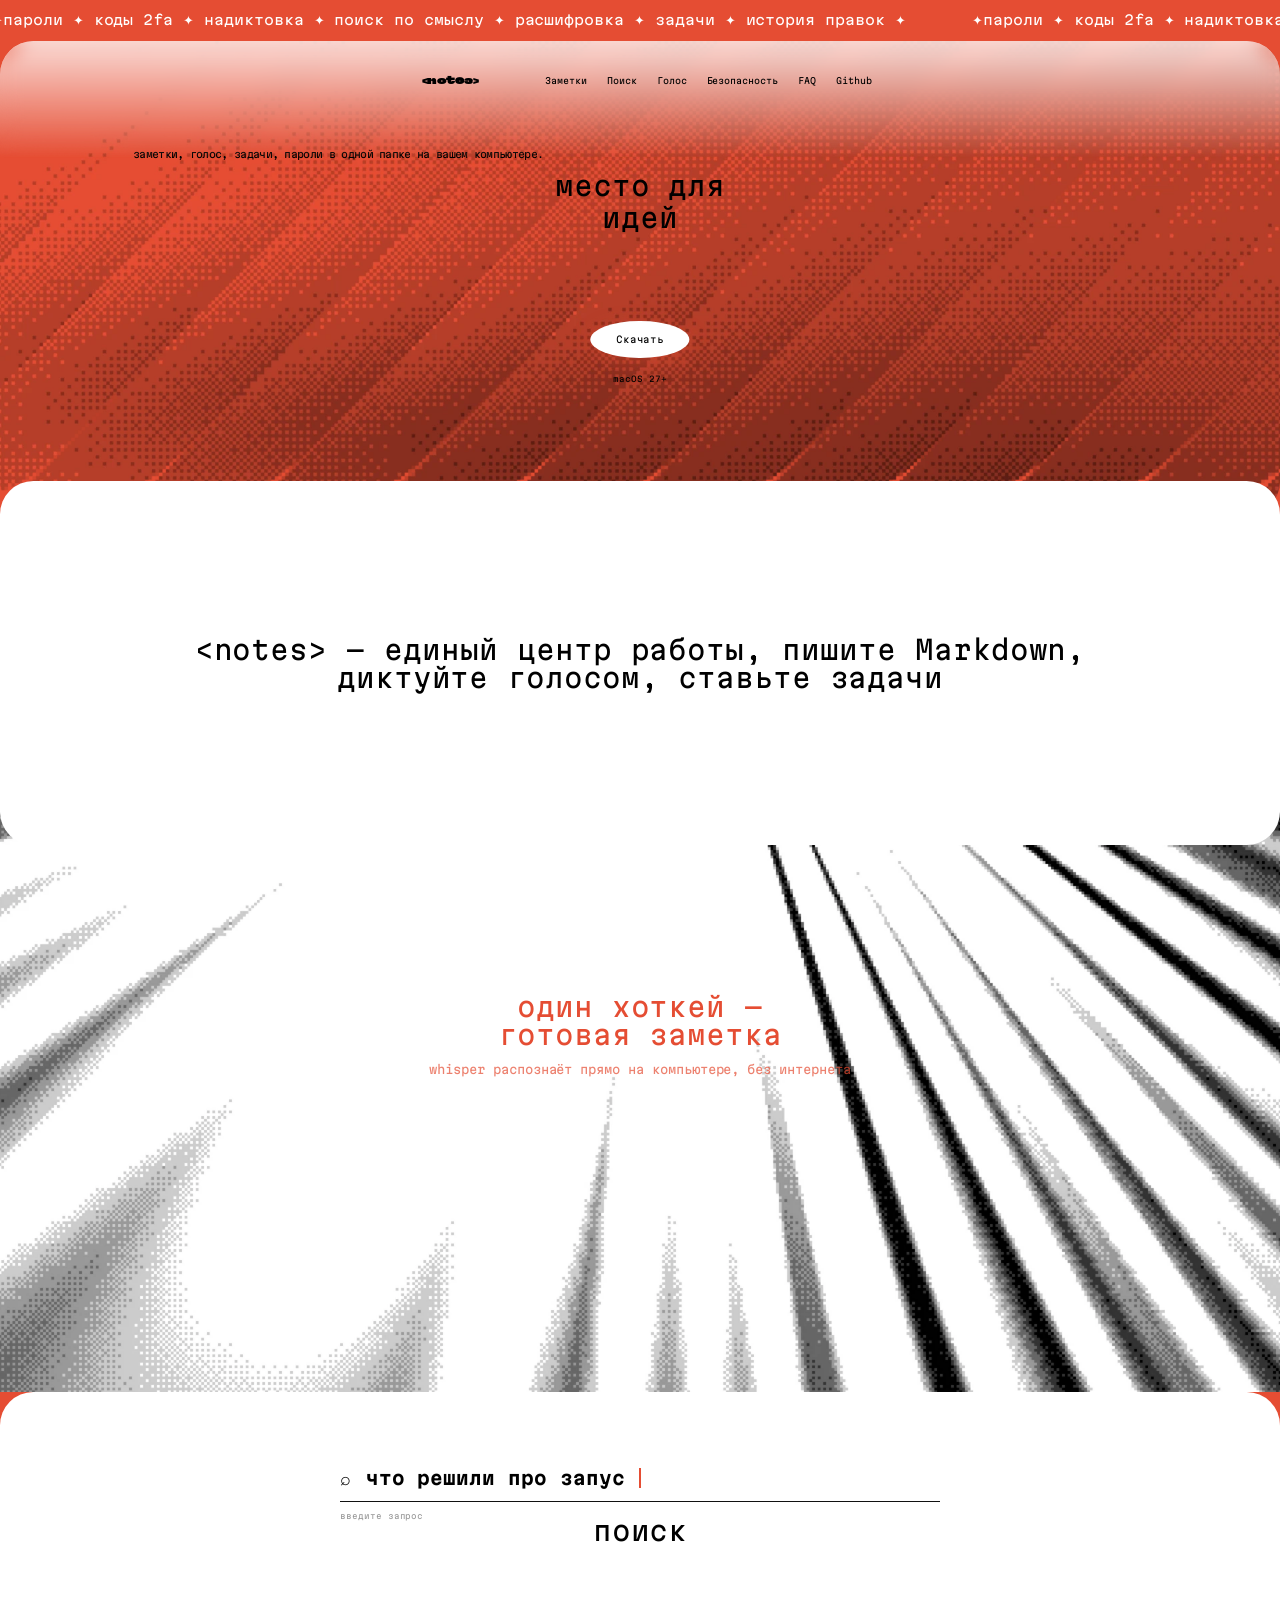
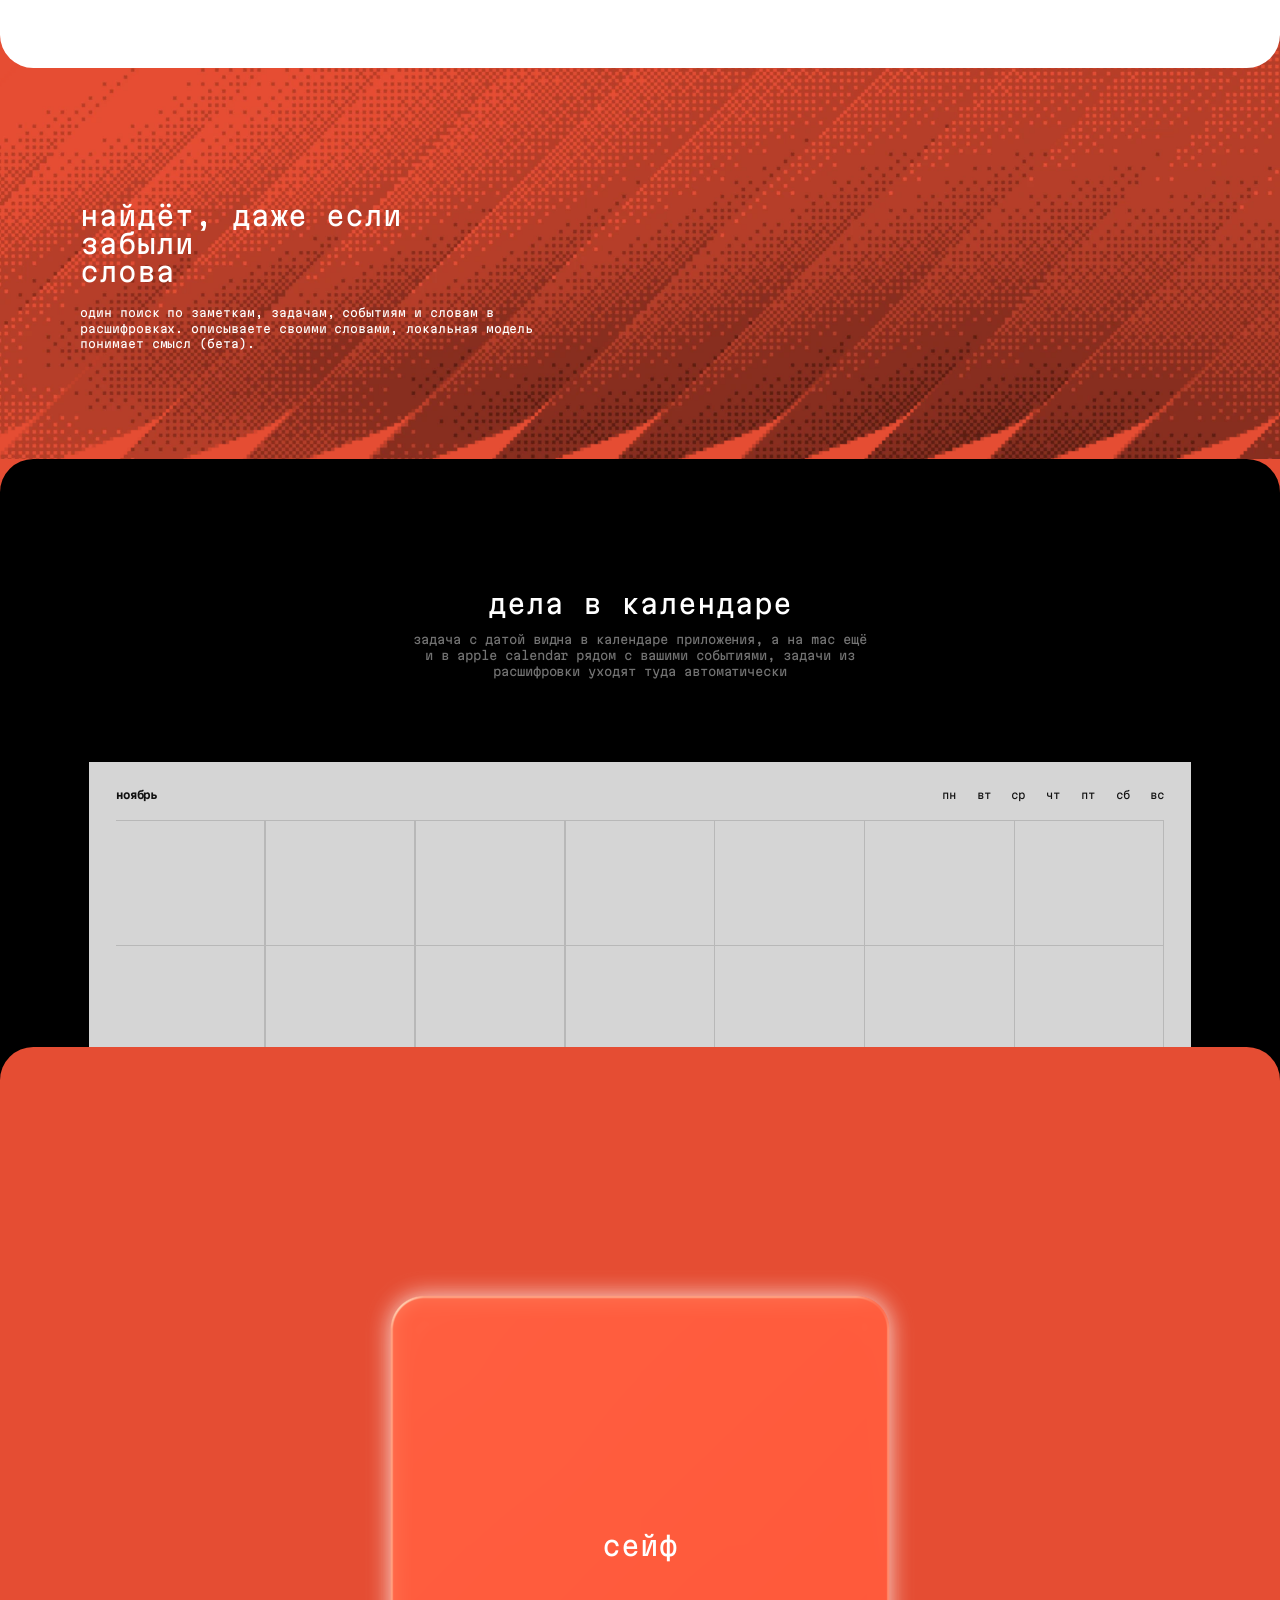
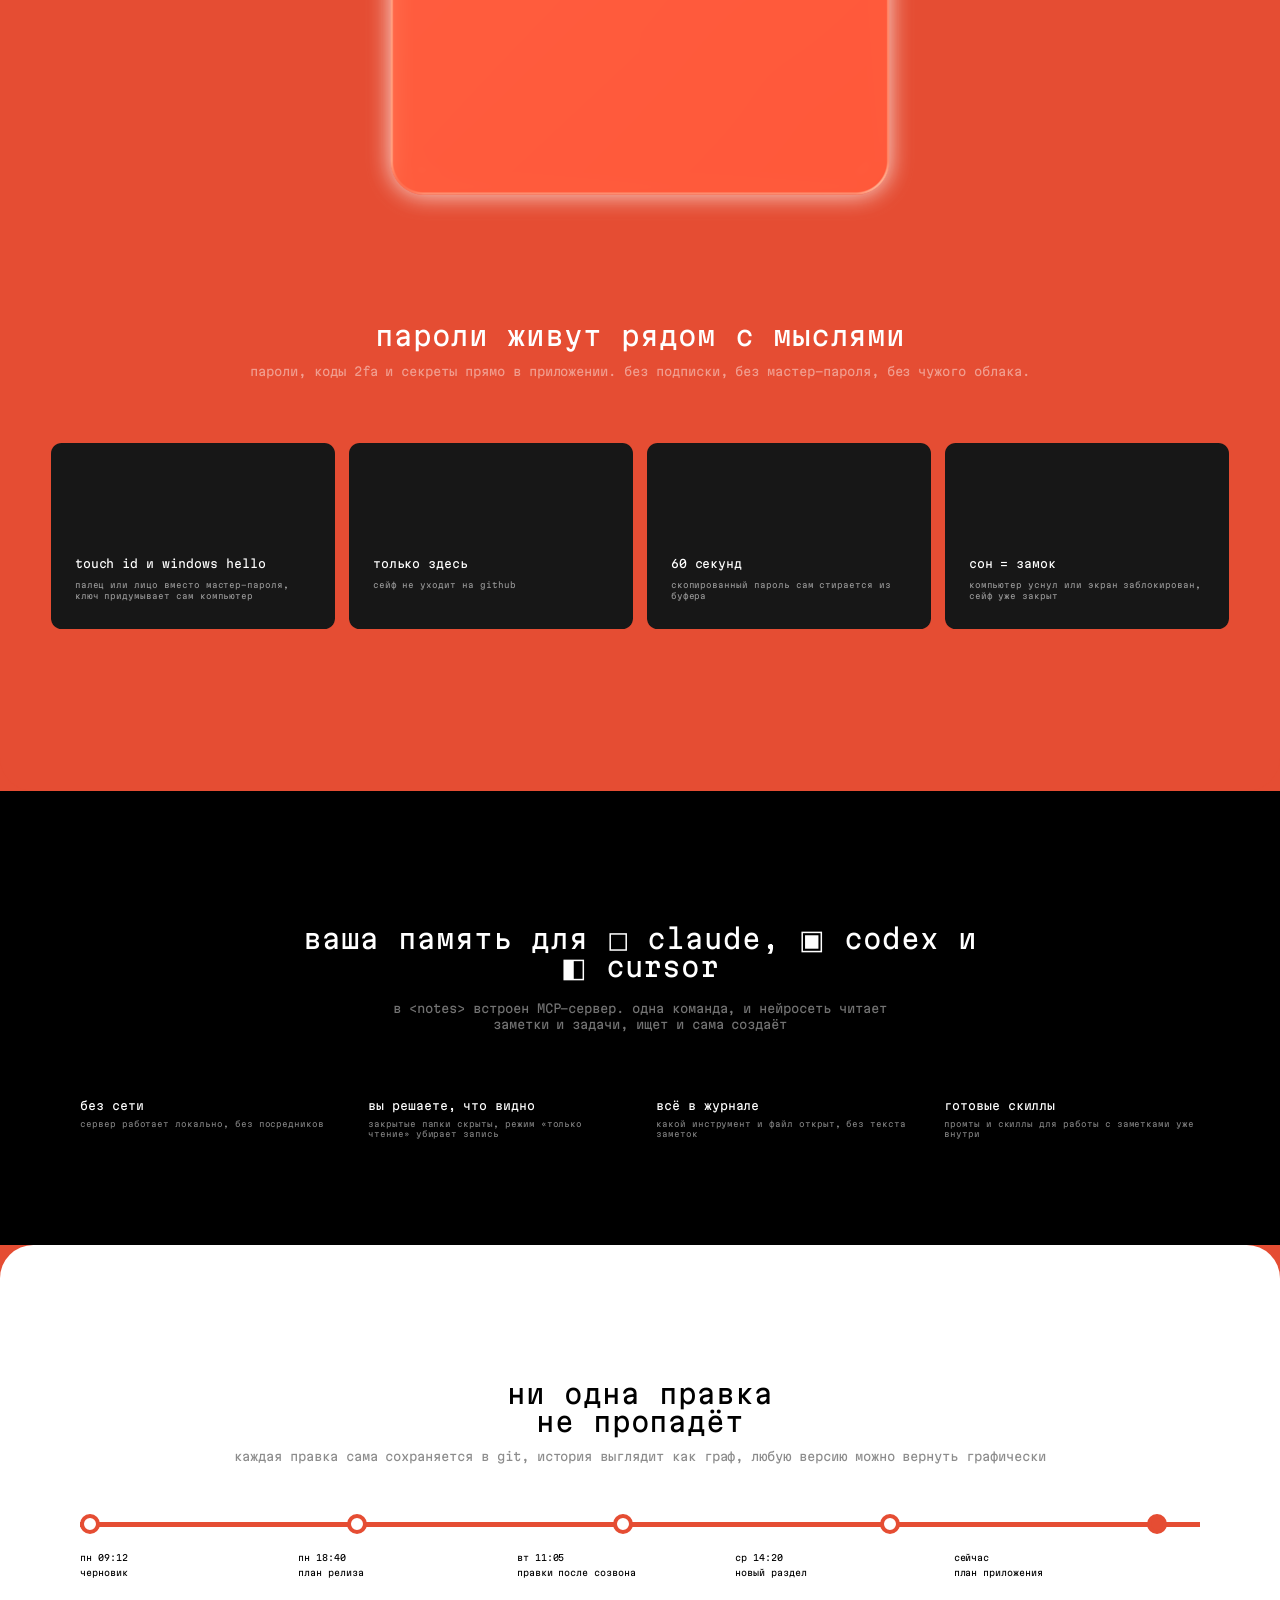
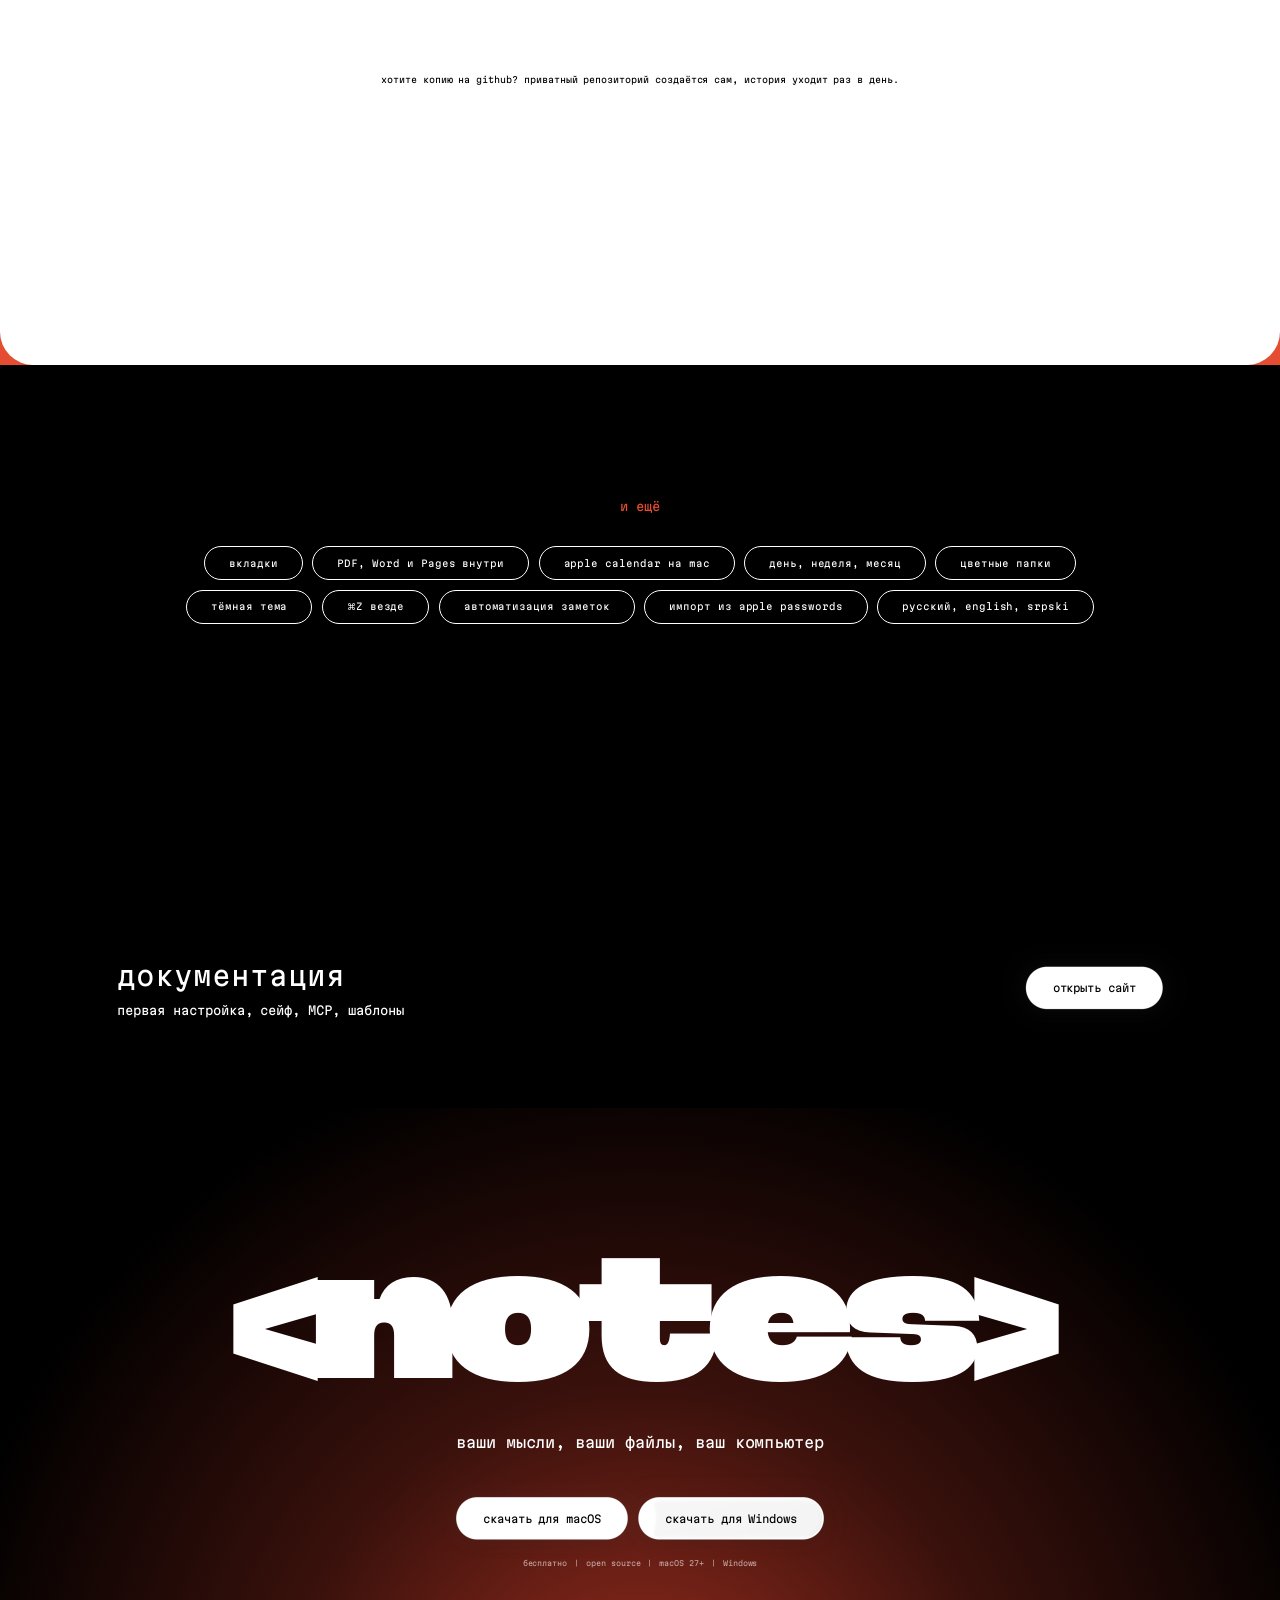
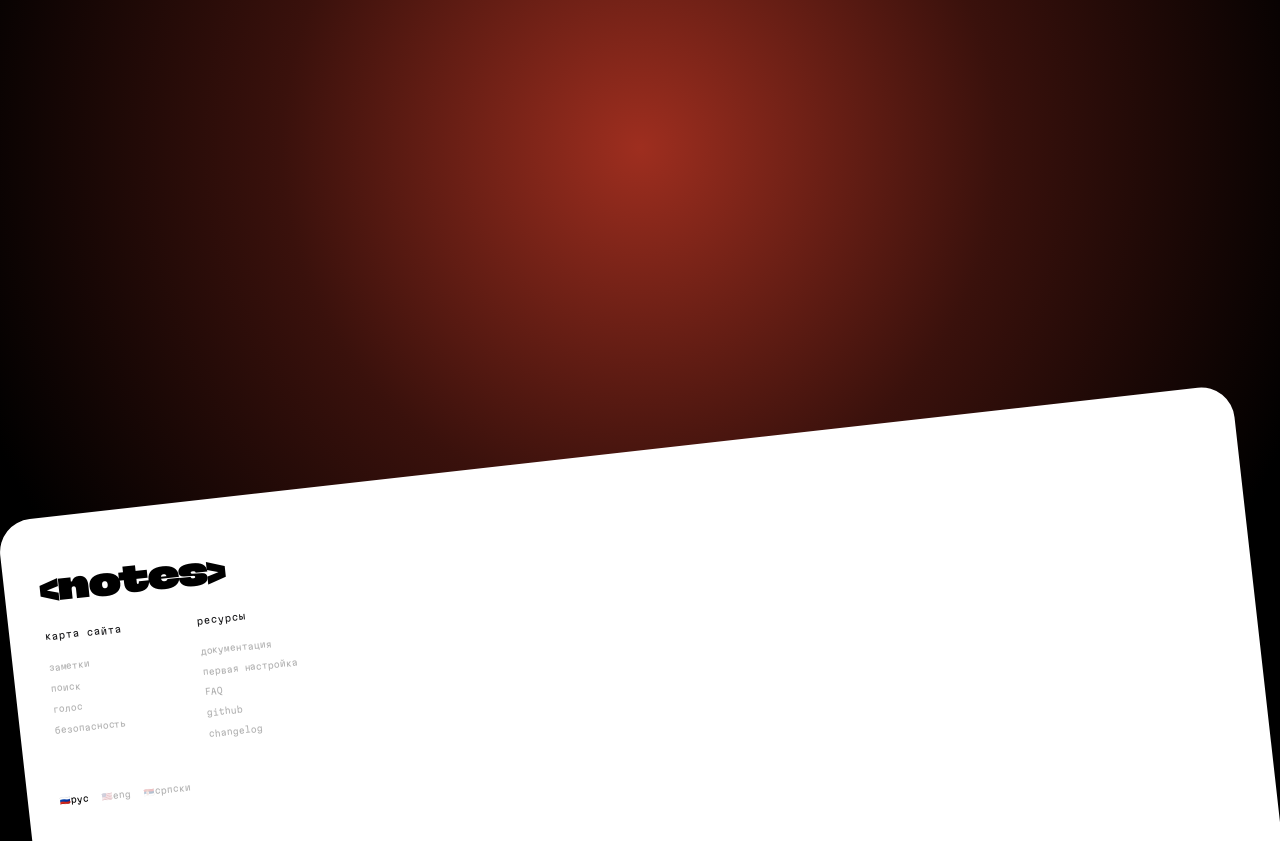
==== commit bc1ff3d7: "Landing / Match updated Figma and add Edinstvo Glass" ====
--- a/index.html
+++ b/index.html
@@ -59,8 +59,8 @@
 <body>
   <div class="ticker" aria-hidden="true">
     <div class="ticker__track">
-      <span>✦быстрые заметки ✦ папки ✦ поиск ✦ синхронизация файлов ✦ тёмная тема ✦</span>
-      <span>✦быстрые заметки ✦ папки ✦ поиск ✦ синхронизация файлов ✦ тёмная тема ✦</span>
+      <span>✦пароли ✦ коды 2fa ✦ надиктовка ✦ поиск по смыслу ✦ расшифровка ✦ задачи ✦ история правок ✦</span>
+      <span>✦пароли ✦ коды 2fa ✦ надиктовка ✦ поиск по смыслу ✦ расшифровка ✦ задачи ✦ история правок ✦</span>
     </div>
   </div>
 
@@ -93,88 +93,62 @@
       </section>
 
       <section class="sheet" id="notes">
-        <div class="story">
-          <div class="stage">
-            <p class="lead js-lead">&lt;notes&gt; — единый центр работы, пишите Markdown, диктуйте голосом, ставьте задачи</p>
-            <div class="app js-app">
-              <h2 class="app__title">приложение для заметок, которое не мешает думать</h2>
-              <div class="carousel js-carousel">
-                <article class="card"><img src="assets/img/card-1.webp" alt="" width="450" height="450" loading="lazy" decoding="async"><div class="card__fade"></div><div class="card__text"><h3>markdown‑файлы в вашей папке</h3><p>каждая заметка — обычный .md файл, выберите любую папку и приложение начнёт работать</p></div></article>
-                <article class="card"><img src="assets/img/card-2.webp" alt="" width="450" height="450" loading="lazy" decoding="async"><div class="card__fade"></div><div class="card__text"><h3>задачи в календаре</h3><p>добавьте дату к задаче в заметке, она появится в apple calendar, никаких отдельных приложений для планирования</p></div></article>
-                <article class="card" id="search"><img src="assets/img/card-3.webp" alt="" width="450" height="450" loading="lazy" decoding="async"><div class="card__fade"></div><div class="card__text"><h3>умный поиск</h3><p>найдите заметку даже если не помните точные слова, семантический поиск понимает контекст</p></div></article>
-                <article class="card" id="voice"><img src="assets/img/card-4.webp" alt="" width="450" height="450" loading="lazy" decoding="async"><div class="card__fade"></div><div class="card__text"><h3>диктовка</h3><p>нажмите хоткей в любом приложении и речь превратится в текст, расшифровка с таймкодами и именами спикеров, работает локально</p></div></article>
-                <article class="card"><img src="assets/img/card-5.webp" alt="" width="450" height="450" loading="lazy" decoding="async"><div class="card__fade"></div><div class="card__text"><h3>шаблоны</h3><p>создавайте шаблоны заметок для ускорения работы с заметками</p></div></article>
-                <article class="card"><img src="assets/img/card-6.webp" alt="" width="450" height="450" loading="lazy" decoding="async"><div class="card__fade"></div><div class="card__text"><h3>github</h3><p>папка хранит всю историю изменений, верните любую правку, github подключается по желанию</p></div></article>
-              </div>
-            </div>
-          </div>
-        </div>
+        <p class="lead js-lead">&lt;notes&gt; — единый центр работы, пишите Markdown,<br>диктуйте голосом, ставьте задачи</p>
       </section>
     </div>
 
-    <section class="feature voice-feature" id="voice-demo">
-      <div class="feature__copy reveal">
+    <section class="voice-feature" id="voice">
+      <div class="voice-rays" aria-hidden="true"></div>
+      <div class="feature__copy">
         <h2>один хоткей —<br>готовая заметка</h2>
         <p>whisper распознаёт прямо на компьютере, без интернета</p>
       </div>
-      <div class="voice-demo reveal" aria-label="Демонстрация голосовой заметки">
-        <kbd>⌥ Space</kbd>
-        <div class="voice-wave"><i></i><i></i><i></i><i></i><i></i><i></i><i></i></div>
-        <div class="voice-note"><span>новая заметка.md</span><p class="js-voice-text"></p></div>
+    </section>
+
+    <section class="search-feature" id="search">
+      <div class="search-screen">
+        <div class="search-label">поиск</div>
+        <div class="search-ui">
+          <div class="search-field"><span>⌕</span><b class="js-search-query"></b><i></i></div>
+          <div class="search-status js-search-status">введите запрос</div>
+          <article class="search-result"><small>план релиза.md</small><h3>созвон про запуск приложения</h3><p>подготовить сборку, проверить календарь и отправить changelog команде</p></article>
+        </div>
+      </div>
+      <div class="search-copy">
+        <h2>найдёт, даже если забыли<br>слова</h2>
+        <p>один поиск по заметкам, задачам, событиям и словам в расшифровках. описываете своими словами, локальная модель понимает смысл (бета).</p>
       </div>
     </section>
 
-    <section class="feature search-feature" id="search-demo">
-      <div class="search-stage">
-        <div class="search-label">поиск</div>
-        <div class="search-ui reveal">
-          <div class="search-field"><span>⌕</span><b class="js-search-query"></b><i></i></div>
-          <div class="search-status js-search-status">введите запрос</div>
-          <article class="search-result">
-            <small>план релиза.md</small>
-            <h3>созвон про запуск приложения</h3>
-            <p>подготовить сборку, проверить календарь и отправить changelog команде</p>
-          </article>
-        </div>
-        <div class="feature__copy feature__copy--left reveal">
-          <h2>найдёт, даже если<br>забыли слова</h2>
-          <p>семантический поиск понимает смысл запроса, а не только точное совпадение</p>
-        </div>
+    <section class="tasks-feature" id="tasks">
+      <div class="feature__copy"><h2>дела в календаре</h2><p>задача с датой видна в календаре приложения, а на mac ещё и в apple calendar рядом с вашими событиями, задачи из расшифровки уходят туда автоматически</p></div>
+      <div class="calendar">
+        <div class="calendar__head"><b>ноябрь</b><span>пн&nbsp;&nbsp;&nbsp;вт&nbsp;&nbsp;&nbsp;ср&nbsp;&nbsp;&nbsp;чт&nbsp;&nbsp;&nbsp;пт&nbsp;&nbsp;&nbsp;сб&nbsp;&nbsp;&nbsp;вс</span></div>
+        <div class="calendar__grid" aria-hidden="true"></div><div class="calendar__task">✓ отправить релиз</div>
       </div>
     </section>
 
-    <section class="feature tasks-feature" id="tasks">
-      <div class="feature__copy reveal"><h2>дела в календаре</h2><p>поставьте дату прямо в заметке — задача появится в календаре автоматически</p></div>
-      <div class="calendar reveal">
-        <div class="calendar__head"><b>ноябрь</b><span>пн&nbsp;&nbsp;вт&nbsp;&nbsp;ср&nbsp;&nbsp;чт&nbsp;&nbsp;пт&nbsp;&nbsp;сб&nbsp;&nbsp;вс</span></div>
-        <div class="calendar__grid" aria-hidden="true"></div>
-        <div class="calendar__task">✓ отправить релиз</div>
+    <section class="vault-feature" id="security">
+      <edinstvo-glass class="vault-glass" frost="0.24" refraction="0.65" dispersion="0.22" thickness="18" depth="22" stroke-thickness="2" tint="#e54d33" transparency="0.42" reflection="0.65"><span>сейф</span></edinstvo-glass>
+      <div class="feature__copy"><h2>пароли живут рядом с мыслями</h2><p>пароли, коды 2fa и секреты прямо в приложении. без подписки, без мастер-пароля, без чужого облака.</p></div>
+      <div class="vault-cards">
+        <article><b>touch id и windows hello</b><p>палец или лицо вместо мастер-пароля, ключ придумывает сам компьютер</p></article>
+        <article><b>только здесь</b><p>сейф не уходит на github</p></article>
+        <article><b>60 секунд</b><p>скопированный пароль сам стирается из буфера</p></article>
+        <article><b>сон = замок</b><p>компьютер уснул или экран заблокирован, сейф уже закрыт</p></article>
       </div>
     </section>
 
-    <section class="feature vault-feature" id="security">
-      <div class="vault-seal reveal"><span>сейф&nbsp;•&nbsp;сейф&nbsp;•&nbsp;сейф&nbsp;•&nbsp;</span><b>⌁</b></div>
-      <div class="feature__copy reveal"><h2>пароли между делом</h2><p>пароли и коды 2FA лежат рядом с заметками, но остаются зашифрованными</p></div>
-      <div class="vault-cards">
-        <article><b>touch id и windows hello</b><p>палец или лицо вместо мастер-пароля</p></article>
-        <article><b>только здесь</b><p>сейф не уходит на github</p></article>
-        <article><b>60 секунд</b><p>пароль сам стирается из буфера</p></article>
-        <article><b>сон = замок</b><p>экран погас — сейф уже закрыт</p></article>
-      </div>
+    <section class="mcp-feature" id="mcp">
+      <div class="feature__copy"><h2>ваша память для <span>◻ claude</span>, <span>▣ codex</span> и <span>◧ cursor</span></h2><p>в &lt;notes&gt; встроен MCP-сервер. одна команда, и нейросеть читает заметки и задачи, ищет и сама создаёт</p></div>
+      <div class="agent-cursors" aria-hidden="true"><i>↖<b>Claude</b></i><i>↖<b>Codex</b></i><i>↖<b>Cursor</b></i><i>↖<b>Вы</b></i></div>
+      <div class="mini-features"><p><b>без сети</b><span>сервер работает локально, без посредников</span></p><p><b>вы решаете, что видно</b><span>закрытые папки скрыты, режим «только чтение» убирает запись</span></p><p><b>всё в журнале</b><span>какой инструмент и файл открыт, без текста заметок</span></p><p><b>готовые скиллы</b><span>промты и скиллы для работы с заметками уже внутри</span></p></div>
     </section>
 
-    <section class="feature mcp-feature" id="mcp">
-      <div class="feature__copy reveal"><h2>ваша память для Claude Code и Cursor</h2><p>локальный MCP-сервер даёт агентам доступ только к тем заметкам, которые выбрали вы</p></div>
-      <div class="agent-board reveal">
-        <div class="agent-note n1">план релиза</div><div class="agent-note n2">идеи продукта</div><div class="agent-note n3">задачи команды</div><div class="agent-note n4">исследование</div>
-        <i class="cursor c1">↖<span>Claude</span></i><i class="cursor c2">↖<span>Cursor</span></i><i class="cursor c3">↖<span>Codex</span></i><i class="cursor c4">↖<span>Вы</span></i>
-      </div>
-      <div class="mini-features"><p><b>без сети</b><span>сервер работает локально</span></p><p><b>вы решаете, что видно</b><span>закрытые папки скрыты</span></p><p><b>всё в журнале</b><span>каждое действие записано</span></p><p><b>готовые скиллы</b><span>промты уже внутри</span></p></div>
-    </section>
-
-    <section class="feature history-feature">
-      <div class="feature__copy reveal"><h2>ни одна правка<br>не пропадёт</h2><p>история изменений хранится через github — вернитесь к любой версии</p></div>
-      <div class="timeline reveal"><i></i><b></b><b></b><b></b><b></b><b></b><span>черновик</span><span>план релиза</span><span>правки</span><span>новый раздел</span><span>сейчас</span></div>
+    <section class="history-feature">
+      <div class="feature__copy"><h2>ни одна правка<br>не пропадёт</h2><p>каждая правка сама сохраняется в git, история выглядит как граф, любую версию можно вернуть графически</p></div>
+      <div class="timeline"><i></i><b></b><b></b><b></b><b></b><b></b><span>пн 09:12<br>черновик</span><span>пн 18:40<br>план релиза</span><span>вт 11:05<br>правки после созвона</span><span>ср 14:20<br>новый раздел</span><span>сейчас<br>план приложения</span></div>
+      <p class="history-note">хотите копию на github? приватный репозиторий создаётся сам, история уходит раз в день.</p>
     </section>
 
     <section class="extras">
@@ -182,10 +156,10 @@
       <div><span>вкладки</span><span>PDF, Word и Pages внутри</span><span>apple calendar на mac</span><span>день, неделя, месяц</span><span>цветные папки</span><span>тёмная тема</span><span>⌘Z везде</span><span>автоматизация заметок</span><span>импорт из apple passwords</span><span>русский, english, srpski</span></div>
     </section>
 
-    <section class="docs reveal" id="faq"><div><h2>документация</h2><p>первая настройка, сейф, MCP, шаблоны</p></div><a href="#">открыть сайт →</a></section>
+    <section class="docs" id="faq"><div><h2>документация</h2><p>первая настройка, сейф, MCP, шаблоны</p></div><edinstvo-glass class="glass-button" frost="0.16" refraction="0.48" thickness="12" depth="18" tint="#ffffff" transparency="0.12" foreground="#000"><a href="#">открыть сайт</a></edinstvo-glass></section>
 
     <section class="bottom">
-      <div class="cta"><p>всё, что важно — в одной папке</p><h2>&lt;notes&gt;</h2><div><a href="#">скачать для macOS</a><a href="https://github.com/">github</a></div></div>
+      <div class="cta"><h2>&lt;notes&gt;</h2><p>ваши мысли, ваши файлы, ваш компьютер</p><div><edinstvo-glass class="glass-button" frost="0.14" refraction="0.5" tint="#ffffff" transparency="0.18" foreground="#000"><a href="#">скачать для macOS</a></edinstvo-glass><edinstvo-glass class="glass-button" frost="0.14" refraction="0.5" tint="#ffffff" transparency="0.18" foreground="#000"><a href="#">скачать для Windows</a></edinstvo-glass></div><small>бесплатно　|　open source　|　macOS 27+　|　Windows</small></div>
       <footer class="footer">
         <div class="footer__sheet"></div>
         <a class="footer__logo" href="#">&lt;notes&gt;</a>
@@ -204,6 +178,7 @@
     </section>
   </main>
 
+  <script type="module" src="assets/glass/define.js"></script>
   <script src="i18n.js"></script>
   <script src="main.js"></script>
 </body>
--- a/styles.css
+++ b/styles.css
@@ -86,10 +86,7 @@
 .hero {
   position: sticky; top: 0;
   height: 712rem;
-  background:
-    url("assets/img/hero.webp") 0 0 / 100% 100% no-repeat,
-    url("assets/img/hero-under.webp") 0 0 / 100% 517rem no-repeat,
-    linear-gradient(51.44deg, #fff 17.731%, #ffb7ab 81.335%);
+  background: url("assets/img/hero-new.webp") center / 100% 100% no-repeat;
   border-radius: 50rem;
 }
 /* once the ticker is scrolled away the top corners straighten out */
@@ -155,61 +152,29 @@
 .card h3 { font-weight: 400; font-size: 17rem; white-space: nowrap; }
 .card p { font-size: 14rem; color: rgba(0,0,0,.4); }
 
-/* new long-form feature sections */
-.feature { position: relative; z-index: 3; min-height: 1080rem; padding: 180rem 120rem; overflow: hidden; }
-.feature__copy { width: 760rem; margin: 0 auto 90rem; text-align: center; }
-.feature__copy h2 { font-size: 40rem; font-weight: 400; line-height: 1.05; }
-.feature__copy p { margin-top: 20rem; font-size: 18rem; color: rgba(255,255,255,.55); line-height: 1.5; }
-.reveal { opacity: 0; transform: translateY(60rem); transition: opacity .8s, transform .8s cubic-bezier(.2,.8,.2,1); }
-.reveal.is-visible { opacity: 1; transform: none; }
-.voice-feature { color: #fff; background: radial-gradient(circle at 50% 50%,#2b2b2b,#000 60%); }
-.voice-demo { width: 980rem; height: 520rem; margin: 0 auto; border: 1rem solid #333; border-radius: 30rem; background:#0d0d0d; display:grid; place-items:center; }
-.voice-demo kbd { font: 18rem "Martian Mono"; padding: 18rem 28rem; border:1rem solid #666; border-radius:14rem; box-shadow:0 5rem 0 #333; }
-.voice-wave { display:flex; align-items:center; gap:10rem; height:70rem; }
-.voice-wave i { width:8rem; height:18rem; border-radius:8rem; background:#e54d33; animation:wave .8s ease-in-out infinite alternate; }
-.voice-wave i:nth-child(2n){animation-delay:.15s}.voice-wave i:nth-child(3n){animation-delay:.3s}
-@keyframes wave { to { height:65rem; } }
-.voice-note { width:620rem; min-height:150rem; padding:28rem; border-radius:18rem; background:#fff; color:#000; }
-.voice-note span { font-size:12rem; opacity:.35; }.voice-note p{margin-top:20rem;font-size:17rem;line-height:1.5;}
-.search-feature { height:2000rem; padding:0; background:#fff; color:#000; }
-.search-stage { position:sticky; top:0; height:100vh; min-height:780rem; display:flex; flex-direction:column; justify-content:center; align-items:center; }
-.search-label { position:absolute; inset:0; display:grid; place-items:center; font-size:40rem; transition:.5s; }
-.search-feature.is-active .search-label { opacity:0; transform:scale(1.5); filter:blur(15rem); }
-.search-ui { width:1100rem; padding:60rem; }
-.search-field { height:90rem; border-bottom:2rem solid #111; display:flex; align-items:center; gap:24rem; font-size:30rem; }
-.search-field i { width:2rem;height:34rem;background:#e54d33;animation:blink .7s step-end infinite}@keyframes blink{50%{opacity:0}}
-.search-status { margin-top:22rem; font-size:14rem; opacity:.4; }
-.search-result { margin-top:60rem; padding:40rem; border-radius:24rem; background:#f3f3f3; opacity:0; transform:translateY(30rem); transition:.5s; }
-.search-result.is-found { opacity:1; transform:none; }.search-result small{opacity:.35}.search-result h3{font-size:26rem;margin:16rem 0}.search-result p{font-size:16rem;opacity:.5}
-.feature__copy--left { width:680rem; margin:70rem 0 0; text-align:left; }
-.feature__copy--left p { color:rgba(0,0,0,.45); }
-.tasks-feature { background:#fff; color:#000; }
-.tasks-feature .feature__copy p,.mcp-feature .feature__copy p,.history-feature .feature__copy p{color:rgba(0,0,0,.45)}
-.calendar { position:relative; width:1100rem; height:560rem; margin:auto; background:#ddd; border:12rem solid #050505; border-radius:18rem; padding:45rem; }
-.calendar__head{display:flex;justify-content:space-between;font-size:18rem}.calendar__head span{opacity:.4}.calendar__grid{margin-top:35rem;height:390rem;background:repeating-linear-gradient(90deg,transparent 0 14.2%,#bbb 14.2% 14.35%),repeating-linear-gradient(0deg,transparent 0 19.8%,#bbb 19.8% 20%)}
-.calendar__task { position:absolute; left:420rem; top:240rem; padding:18rem 24rem; border-radius:10rem; background:#e54d33; color:#fff; transform:scale(.2); opacity:0; transition:.7s cubic-bezier(.2,1.4,.3,1); }
-.calendar.is-visible .calendar__task{transform:scale(1);opacity:1}
-.vault-feature { background:#e54d33; color:#000; min-height:1900rem; }
-.vault-seal { width:560rem;height:560rem;margin:0 auto 150rem;border-radius:50%;border:2rem solid #000;display:grid;place-items:center;position:relative;animation:spin 18s linear infinite}.vault-seal span{position:absolute;font-size:38rem;letter-spacing:.2em}.vault-seal b{font-size:130rem}@keyframes spin{to{rotate:360deg}}
-.vault-feature .feature__copy p{color:rgba(0,0,0,.5)}
-.vault-cards{display:grid;grid-template-columns:repeat(4,1fr);gap:20rem}.vault-cards article{height:280rem;padding:172rem 36rem 30rem;border-radius:16rem;background:#101010;color:#fff;transition:.4s;background-image:linear-gradient(145deg,#111,#111)}.vault-cards article:hover{background-image:linear-gradient(145deg,#eee,#666 45%,#fff 55%,#444);color:#000;transform:translateY(-12rem)}.vault-cards b{font-size:18rem}.vault-cards p{font-size:13rem;opacity:.55;margin-top:15rem;line-height:1.4}
-.mcp-feature{background:#fff;color:#000;min-height:1100rem}.agent-board{width:1120rem;height:420rem;margin:0 auto;position:relative;border:1rem solid #ddd;border-radius:30rem;background:#fafafa}.agent-note{position:absolute;width:210rem;height:110rem;padding:25rem;border-radius:12rem;background:#fff;box-shadow:0 10rem 40rem #0001;font-size:15rem}.n1{left:80rem;top:70rem}.n2{left:340rem;top:220rem}.n3{right:330rem;top:60rem}.n4{right:70rem;top:230rem}.cursor{position:absolute;font-style:normal;font-size:34rem;opacity:0;transition:1s cubic-bezier(.2,.8,.2,1)}.cursor span{display:block;padding:5rem 8rem;color:#fff;background:#e54d33;border-radius:5rem;font-size:10rem}.agent-board.is-visible .c1{opacity:1;left:240rem;top:130rem}.agent-board.is-visible .c2{opacity:1;left:530rem;top:290rem;transition-delay:.15s}.agent-board.is-visible .c3{opacity:1;right:250rem;top:150rem;transition-delay:.3s}.agent-board.is-visible .c4{opacity:1;right:60rem;top:320rem;transition-delay:.45s}.c1{left:50%;top:50%}.c2{left:50%;top:50%}.c3{right:50%;top:50%}.c4{right:50%;top:50%}
-.mini-features{display:grid;grid-template-columns:repeat(4,1fr);gap:48rem;margin-top:70rem}.mini-features p{display:flex;flex-direction:column;gap:10rem}.mini-features b{font-size:17rem}.mini-features span{font-size:13rem;opacity:.4}
-.history-feature{background:#fff;color:#000}.timeline{position:relative;width:1680rem;height:240rem;margin:100rem auto}.timeline i{position:absolute;top:30rem;left:0;right:0;height:8rem;background:#e54d33}.timeline b{position:relative;display:inline-block;width:30rem;height:30rem;margin-right:370rem;border-radius:50%;background:#e54d33}.timeline b:last-of-type{margin:0}.timeline span{display:inline-block;width:19.5%;padding-top:30rem;font-size:14rem}
-.extras{position:relative;z-index:3;background:#000;color:#fff;padding:170rem 210rem;text-align:center}.extras>p{font-size:18rem;margin-bottom:50rem}.extras div{display:flex;flex-wrap:wrap;gap:14rem;justify-content:center}.extras span{padding:20rem 36rem;border:1rem solid #666;border-radius:40rem;font-size:15rem;transition:.3s}.extras span:hover{background:#e54d33;border-color:#e54d33}
-.docs{position:relative;z-index:3;margin:0;background:#fff;padding:140rem 176rem;display:flex;align-items:center;justify-content:space-between}.docs h2{font-size:40rem;font-weight:400}.docs p{margin-top:18rem;font-size:18rem;opacity:.45}.docs a{padding:22rem 40rem;border:1rem solid;border-radius:40rem;font-size:16rem}
-.cta{position:absolute;inset:0;display:flex;flex-direction:column;align-items:center;justify-content:center;color:#fff}.cta>p{font-size:22rem}.cta h2{font:190rem "Martian Grotesk xWd";letter-spacing:-.08em;margin:50rem 0}.cta div{display:flex;gap:16rem}.cta a{padding:18rem 30rem;border:1rem solid #fff;border-radius:40rem;font-size:14rem}.cta a:first-child{background:#fff;color:#000}
+/* exact long-form layout from Figma node 207:8276 */
+.sheet{height:546rem;margin-top:-51rem;display:grid;place-items:center}.sheet .lead{position:static;translate:none;width:1340rem;margin:0;font-size:40rem;line-height:1.05}
+.feature__copy{text-align:center}.feature__copy h2{font-size:40rem;font-weight:400;line-height:1.05}.feature__copy p{font-size:18rem;line-height:1.35;opacity:.45;margin-top:20rem}
+.voice-feature{position:relative;z-index:1;height:936rem;margin-top:-116rem;overflow:hidden;background:#000;color:#e54d33}.voice-rays{position:absolute;inset:-2%;background:url("assets/img/voice-new.webp") center/cover no-repeat;animation:rays 8s ease-in-out infinite alternate}.voice-feature .feature__copy{position:absolute;z-index:2;left:610rem;top:336rem;width:700rem}.voice-feature .feature__copy p{opacity:.7}@keyframes rays{to{transform:scale(1.025)}}
+.search-feature{height:1000rem;background:#e54d33 url("assets/img/hero-new.webp") center bottom/100% auto no-repeat;color:#fff}.search-screen{position:relative;height:414rem;border-radius:50rem;background:#fff;color:#000;display:grid;place-items:center;overflow:hidden}.search-label{font-size:40rem}.search-ui{position:absolute;width:900rem;opacity:0;transform:translateY(30rem);transition:.45s}.search-feature.is-active .search-label{opacity:0}.search-feature.is-active .search-ui{opacity:1;transform:none}.search-field{height:72rem;border-bottom:2rem solid #111;display:flex;align-items:center;gap:22rem;font-size:27rem}.search-field i{width:2rem;height:30rem;background:#e54d33;animation:blink .7s step-end infinite}@keyframes blink{50%{opacity:0}}.search-status{margin-top:14rem;font-size:12rem;opacity:.4}.search-result{margin-top:24rem;padding:22rem 28rem;background:#f1f1f1;border-radius:14rem;opacity:0;transition:.35s}.search-result.is-found{opacity:1}.search-result small{opacity:.35}.search-result h3{font-size:19rem;margin:9rem 0}.search-result p{font-size:12rem;opacity:.5}.search-copy{width:680rem;margin-left:120rem;padding-top:200rem}.search-copy h2{font-size:40rem;font-weight:400;line-height:1.05}.search-copy p{font-size:17rem;line-height:1.35;margin-top:30rem}
+.tasks-feature{height:1080rem;padding:196rem 120rem 80rem;background:#000;color:#fff;border-radius:50rem 50rem 0 0}.tasks-feature .feature__copy{width:700rem;margin:auto}.tasks-feature .feature__copy p{color:#fff}.calendar{position:relative;width:1680rem;height:600rem;margin:110rem auto 0;padding:40rem;background:#d5d5d5;border:14rem solid #000}.calendar__head{display:flex;justify-content:space-between;color:#111;font-size:16rem}.calendar__grid{margin-top:28rem;height:470rem;background:repeating-linear-gradient(90deg,transparent 0 14.15%,#b8b8b8 14.15% 14.3%),repeating-linear-gradient(0deg,transparent 0 19.8%,#b8b8b8 19.8% 20%)}.calendar__task{position:absolute;left:720rem;top:270rem;padding:15rem 22rem;border-radius:9rem;background:#e54d33;transform:scale(.2);opacity:0;transition:.65s cubic-bezier(.2,1.4,.3,1)}.calendar.is-visible .calendar__task{transform:none;opacity:1}
+.vault-feature{height:2016rem;margin-top:-198rem;padding:374rem 76rem 200rem;background:#e54d33;color:#fff;border-radius:50rem;position:relative;z-index:2}.vault-glass{display:grid;place-items:center;width:748rem;height:748rem;margin:0 auto;--glass-radius:50rem;--glass-shadow:0 0 35rem rgba(255,255,255,.8),inset 0 0 50rem rgba(255,255,255,.45);font-size:40rem;color:#fff}.vault-feature .feature__copy{width:1360rem;margin:190rem auto 96rem}.vault-cards{display:grid;grid-template-columns:repeat(4,1fr);gap:20rem}.vault-cards article{height:280rem;padding:172rem 36rem 30rem;border-radius:16rem;background:#171717;color:#fff;transition:.35s}.vault-cards article:hover{background:linear-gradient(135deg,#f5f5f5,#777 42%,#fff 56%,#444);color:#000;transform:translateY(-8rem)}.vault-cards b{font-size:17rem;font-weight:400}.vault-cards p{font-size:12rem;opacity:.55;margin-top:15rem;line-height:1.35}
+.mcp-feature{height:682rem;padding:200rem 120rem 0;background:#000;color:#fff;position:relative;overflow:hidden}.mcp-feature .feature__copy{width:1230rem;margin:auto}.mcp-feature .feature__copy h2 span{white-space:nowrap}.mcp-feature .feature__copy p{width:800rem;margin:30rem auto 0;color:#fff}.mini-features{display:grid;grid-template-columns:repeat(4,1fr);gap:48rem;margin-top:100rem}.mini-features p{display:flex;flex-direction:column;gap:10rem}.mini-features b{font-size:17rem;font-weight:400}.mini-features span{font-size:12rem;opacity:.5;line-height:1.35}.agent-cursors{position:absolute;inset:0;pointer-events:none}.agent-cursors i{position:absolute;font-style:normal;font-size:28rem;opacity:0;transition:.65s cubic-bezier(.2,.8,.2,1)}.agent-cursors i b{display:block;background:#e54d33;padding:4rem 7rem;border-radius:5rem;font-size:9rem}.mcp-feature.is-visible .agent-cursors i{opacity:1}.mcp-feature.is-visible .agent-cursors i:nth-child(1){left:420rem;top:100rem}.mcp-feature.is-visible .agent-cursors i:nth-child(2){left:820rem;top:320rem}.mcp-feature.is-visible .agent-cursors i:nth-child(3){right:470rem;top:120rem}.mcp-feature.is-visible .agent-cursors i:nth-child(4){right:240rem;top:350rem}
+.history-feature{height:1080rem;padding:200rem 120rem;background:#fff;color:#000;border-radius:50rem}.history-feature .feature__copy{width:1360rem;margin:auto}.timeline{position:relative;width:1680rem;height:200rem;margin:75rem auto 0}.timeline i{position:absolute;top:12rem;left:0;right:0;height:8rem;background:#e54d33}.timeline b{position:relative;display:inline-block;width:30rem;height:30rem;margin-right:370rem;border:7rem solid #e54d33;border-radius:50%;background:#fff}.timeline b:last-of-type{margin:0;background:#e54d33}.timeline span{display:inline-block;width:19.5%;padding-top:26rem;font-size:13rem;line-height:1.7}.history-note{text-align:center;font-size:13rem;margin-top:40rem}
+.extras{height:754rem;background:#000;color:#fff;padding:200rem 210rem 0;text-align:center}.extras>p{font-size:18rem;color:#e54d33;margin-bottom:50rem}.extras div{display:flex;flex-wrap:wrap;gap:14rem;justify-content:center}.extras span{padding:16rem 36rem;border:1rem solid #fff;border-radius:40rem;font-size:14rem}
+.docs{height:360rem;background:#000;color:#fff;padding:138rem 176rem;display:flex;align-items:center;justify-content:space-between}.docs h2{font-size:40rem;font-weight:400}.docs p{margin-top:18rem;font-size:18rem}.glass-button{display:grid;place-items:center;--glass-radius:50rem;--glass-shadow:0 8rem 24rem #0002}.glass-button a{display:block;padding:22rem 40rem;font-size:16rem;color:inherit}
+.cta{position:absolute;left:0;right:0;top:210rem;height:780rem;display:flex;flex-direction:column;align-items:center;color:#fff}.cta h2{font:230rem/.9 "Martian Grotesk xWd";letter-spacing:-.08em;margin:0}.cta>p{font-size:22rem;margin:70rem 0}.cta div{display:flex;gap:16rem}.cta small{font-size:11rem;margin-top:30rem;opacity:.6}
 
 /* bottom */
 .bottom {
-  position: relative; height: 1063rem; overflow: hidden;
-  background: linear-gradient(#1b0906, #e54d33);
+  position: relative; height: 2000rem; overflow: hidden;
+  background: radial-gradient(circle at 50% 48%, #9e2e1f 0, #3a110c 38%, #000 75%);
 }
 .wip {
   position: absolute; left: 0; right: 0; top: 323rem;
   color: #fff; font-size: 40rem; text-align: center; font-variation-settings: "wdth" 112.5;
 }
-.footer > * { position: absolute; transform: translate(-50%, -50%) rotate(-6deg); }
+.footer{position:absolute;left:0;right:0;top:900rem;height:1100rem}.footer > * { position: absolute; transform: translate(-50%, -50%) rotate(-6deg); }
 .footer__sheet {
   left: 973.67rem; top: 986.98rem; width: 1863.636rem; height: 943.852rem;
   transform: translate(-50%, -50%) rotate(-6.41deg);
@@ -251,20 +216,18 @@
   .hero__title { top: 250rem; font-size: 30rem; line-height: 38rem; }
   .hero__word { height: 38rem; }
   .hero__download{top:390rem}.hero__os{top:460rem}
-  .sheet { margin-top: -70rem; border-radius: 34rem; }
-  .story { height: calc(100vh + 900rem); }
-  .stage { border-radius: 34rem; }
-  .lead { width: 380rem; margin-left: -190rem; font-size: 24rem; }
-  .app__title { top: calc(50% - 230rem); font-size: 22rem; white-space: normal; padding: 0 24rem; line-height: 1.25; }
-  .carousel { top: calc(50% - 140rem); height: 315rem; perspective: 900rem; }
-  /* card markup stays in 450px units and is scaled by JS; bump text so it stays readable */
-  .card__text { top: 280rem; left: 24rem; width: 400rem; }
-  .card h3 { font-size: 23rem; }
-  .card p { font-size: 18rem; }
-  .bottom { height: auto; padding: 120rem 0 0; }
-  .wip { position: static; font-size: 24rem; }
+  .sheet{height:420rem;margin-top:-70rem;border-radius:34rem;padding:0 24rem}.sheet .lead{width:100%;font-size:23rem}.sheet .lead br{display:none}
+  .feature__copy h2{font-size:28rem}.feature__copy p{font-size:13rem}
+  .voice-feature{height:650rem;margin-top:-70rem}.voice-feature .feature__copy{left:24rem;right:24rem;top:270rem;width:auto}.voice-rays{inset:-60%}
+  .search-feature{height:760rem;background-size:auto 100%}.search-screen{height:290rem;border-radius:34rem}.search-label{font-size:28rem}.search-ui{width:370rem}.search-field{font-size:18rem;height:54rem}.search-copy{width:350rem;margin-left:24rem;padding-top:140rem}.search-copy h2{font-size:28rem}.search-copy p{font-size:13rem}
+  .tasks-feature{height:760rem;padding:110rem 24rem 50rem;border-radius:34rem 34rem 0 0}.tasks-feature .feature__copy{width:360rem}.calendar{width:382rem;height:400rem;margin-top:65rem;padding:20rem;border-width:8rem}.calendar__head{font-size:10rem}.calendar__grid{height:310rem}.calendar__task{left:140rem;top:190rem;font-size:11rem}
+  .vault-feature{height:1280rem;margin-top:-110rem;padding:210rem 20rem 80rem;border-radius:34rem}.vault-glass{width:330rem;height:330rem;--glass-radius:32rem;font-size:27rem}.vault-feature .feature__copy{width:360rem;margin:115rem auto 60rem}.vault-cards{grid-template-columns:1fr 1fr;gap:10rem}.vault-cards article{height:170rem;padding:92rem 16rem 16rem}.vault-cards b{font-size:12rem}.vault-cards p{font-size:9rem}
+  .mcp-feature{height:720rem;padding:130rem 20rem 0}.mcp-feature .feature__copy{width:390rem}.mcp-feature .feature__copy h2{font-size:25rem}.mcp-feature .feature__copy p{width:360rem}.mini-features{grid-template-columns:1fr 1fr;gap:28rem;margin-top:80rem}.mini-features b{font-size:13rem}.mini-features span{font-size:10rem}.mcp-feature.is-visible .agent-cursors i:nth-child(1){left:40rem;top:70rem}.mcp-feature.is-visible .agent-cursors i:nth-child(2){left:170rem;top:300rem}.mcp-feature.is-visible .agent-cursors i:nth-child(3){right:70rem;top:110rem}.mcp-feature.is-visible .agent-cursors i:nth-child(4){right:25rem;top:390rem}
+  .history-feature{height:720rem;padding:110rem 20rem;border-radius:34rem}.history-feature .feature__copy{width:380rem}.timeline{width:390rem;height:230rem;margin-top:65rem;white-space:nowrap;overflow:hidden}.timeline b{width:18rem;height:18rem;border-width:4rem;margin-right:68rem}.timeline i{top:7rem;height:5rem}.timeline span{width:19%;font-size:8rem;white-space:normal;vertical-align:top}.history-note{font-size:9rem;margin-top:20rem}
+  .extras{height:600rem;padding:100rem 20rem 0}.extras span{font-size:10rem;padding:12rem 17rem}.docs{height:280rem;padding:80rem 24rem}.docs h2{font-size:27rem}.docs p{font-size:12rem}.glass-button a{padding:14rem 20rem;font-size:11rem}
+  .bottom{height:1250rem}.cta{top:140rem;height:520rem}.cta h2{font-size:90rem}.cta>p{font-size:14rem;margin:40rem 0}.cta small{font-size:8rem}.footer{top:570rem;height:680rem}
   .footer {
-    position: relative; margin: 110rem -40rem -60rem; padding: 50rem 70rem 120rem;
+    margin: 0 -40rem; padding: 50rem 70rem 120rem;
     display: grid; grid-template-columns: 1fr 1fr; gap: 34rem 20rem;
     transform: rotate(-6deg); transform-origin: 50% 0;
   }
@@ -276,7 +239,6 @@
   .footer__col a { font-size: 13rem; }
   .footer__col--res a { line-height: normal; }
   .footer__langs { grid-column: 1 / -1; font-size: 13rem; }
-  .feature{min-height:760rem;padding:110rem 24rem}.feature__copy{width:auto;margin-bottom:60rem}.feature__copy h2{font-size:30rem}.feature__copy p{font-size:14rem}.voice-demo{width:100%;height:420rem}.voice-note{width:340rem}.search-feature{height:1500rem}.search-ui{width:100%;padding:24rem}.search-field{font-size:22rem}.feature__copy--left{width:auto;margin-top:70rem}.calendar{width:100%;height:420rem;padding:25rem}.calendar__task{left:120rem;top:190rem}.vault-feature{min-height:1500rem}.vault-seal{width:330rem;height:330rem}.vault-seal span{font-size:22rem}.vault-cards{grid-template-columns:1fr 1fr}.vault-cards article{height:190rem;padding:100rem 18rem 18rem}.agent-board{width:100%;height:460rem}.agent-note{width:145rem}.n1{left:20rem}.n2{left:90rem}.n3{right:90rem}.n4{right:20rem}.mini-features{grid-template-columns:1fr 1fr;gap:30rem}.timeline{width:100%;overflow:hidden}.timeline b{margin-right:70rem}.timeline span{font-size:9rem}.extras{padding:100rem 24rem}.extras span{font-size:12rem;padding:14rem 20rem}.docs{padding:80rem 24rem;gap:30rem}.docs h2{font-size:28rem}.docs a{font-size:12rem;padding:14rem}.cta h2{font-size:80rem}.cta>p{font-size:15rem}
 }
 
 @media (prefers-reduced-motion: reduce) {
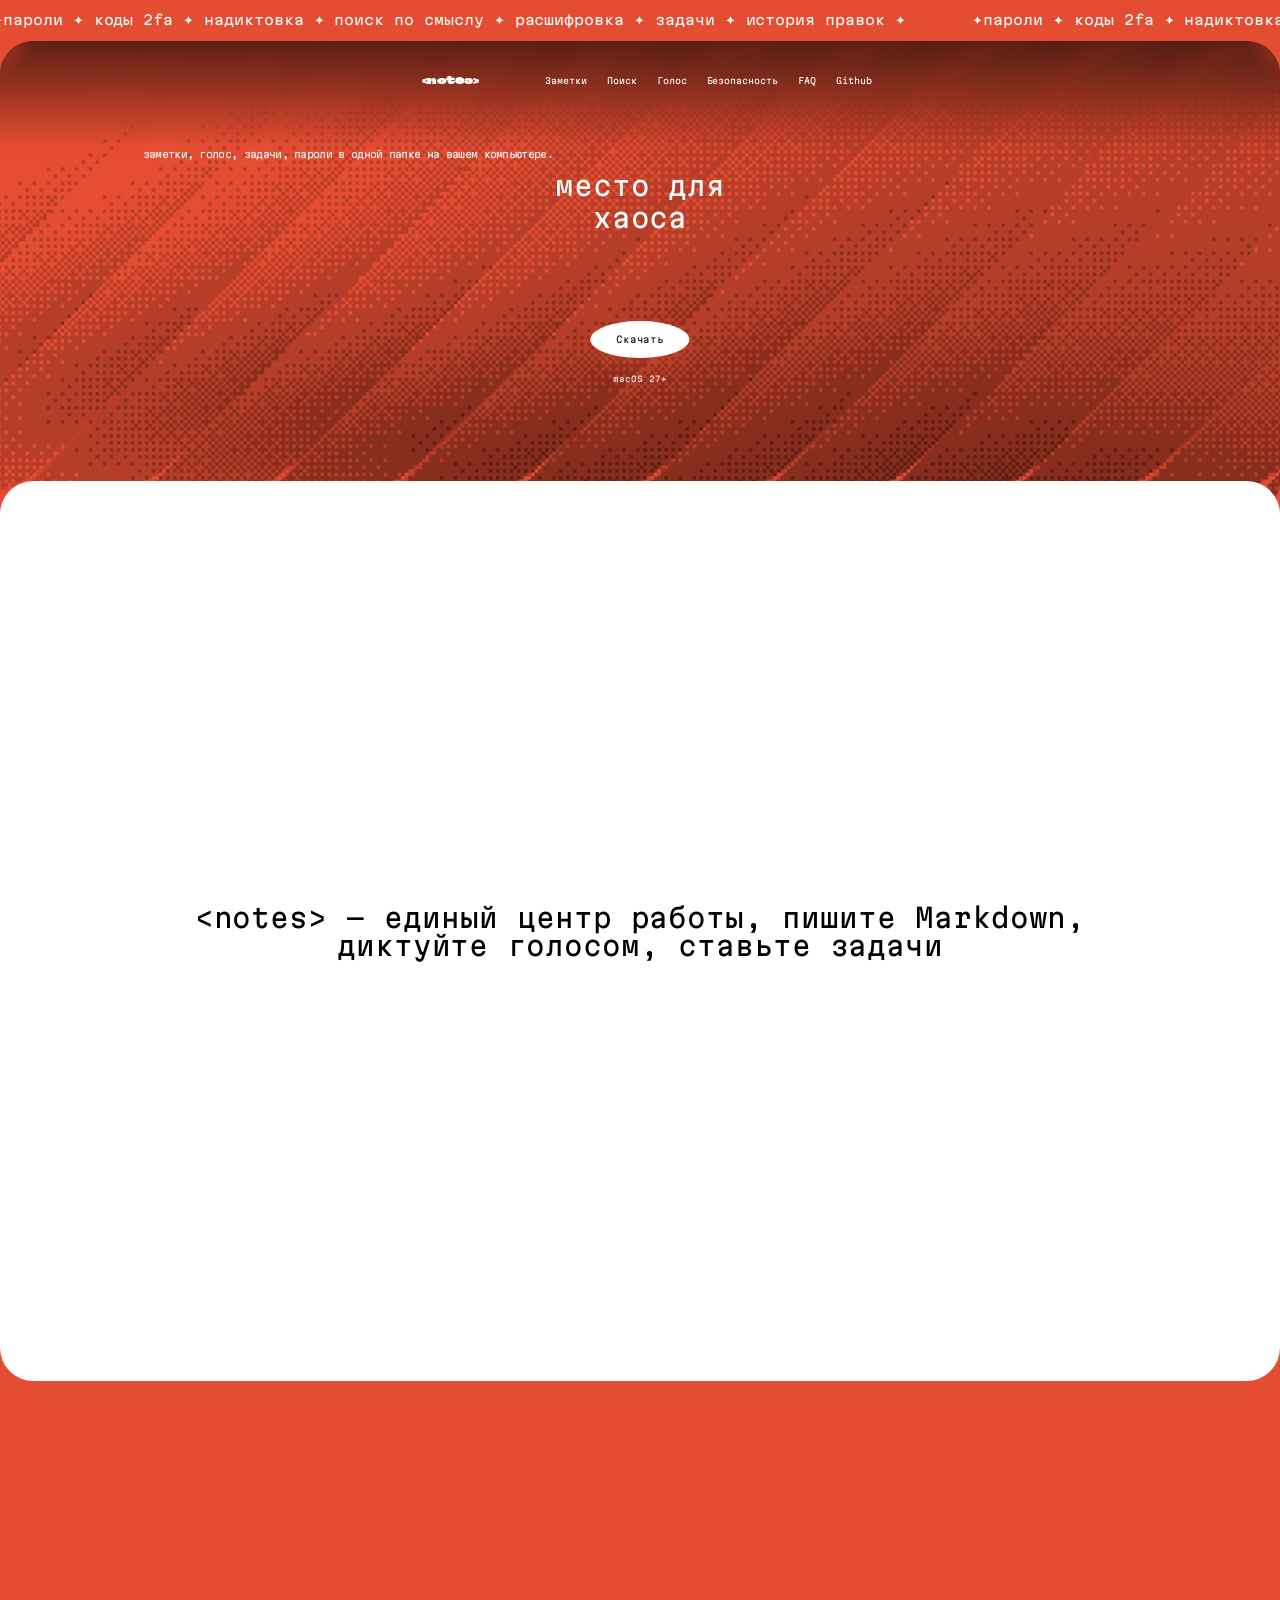
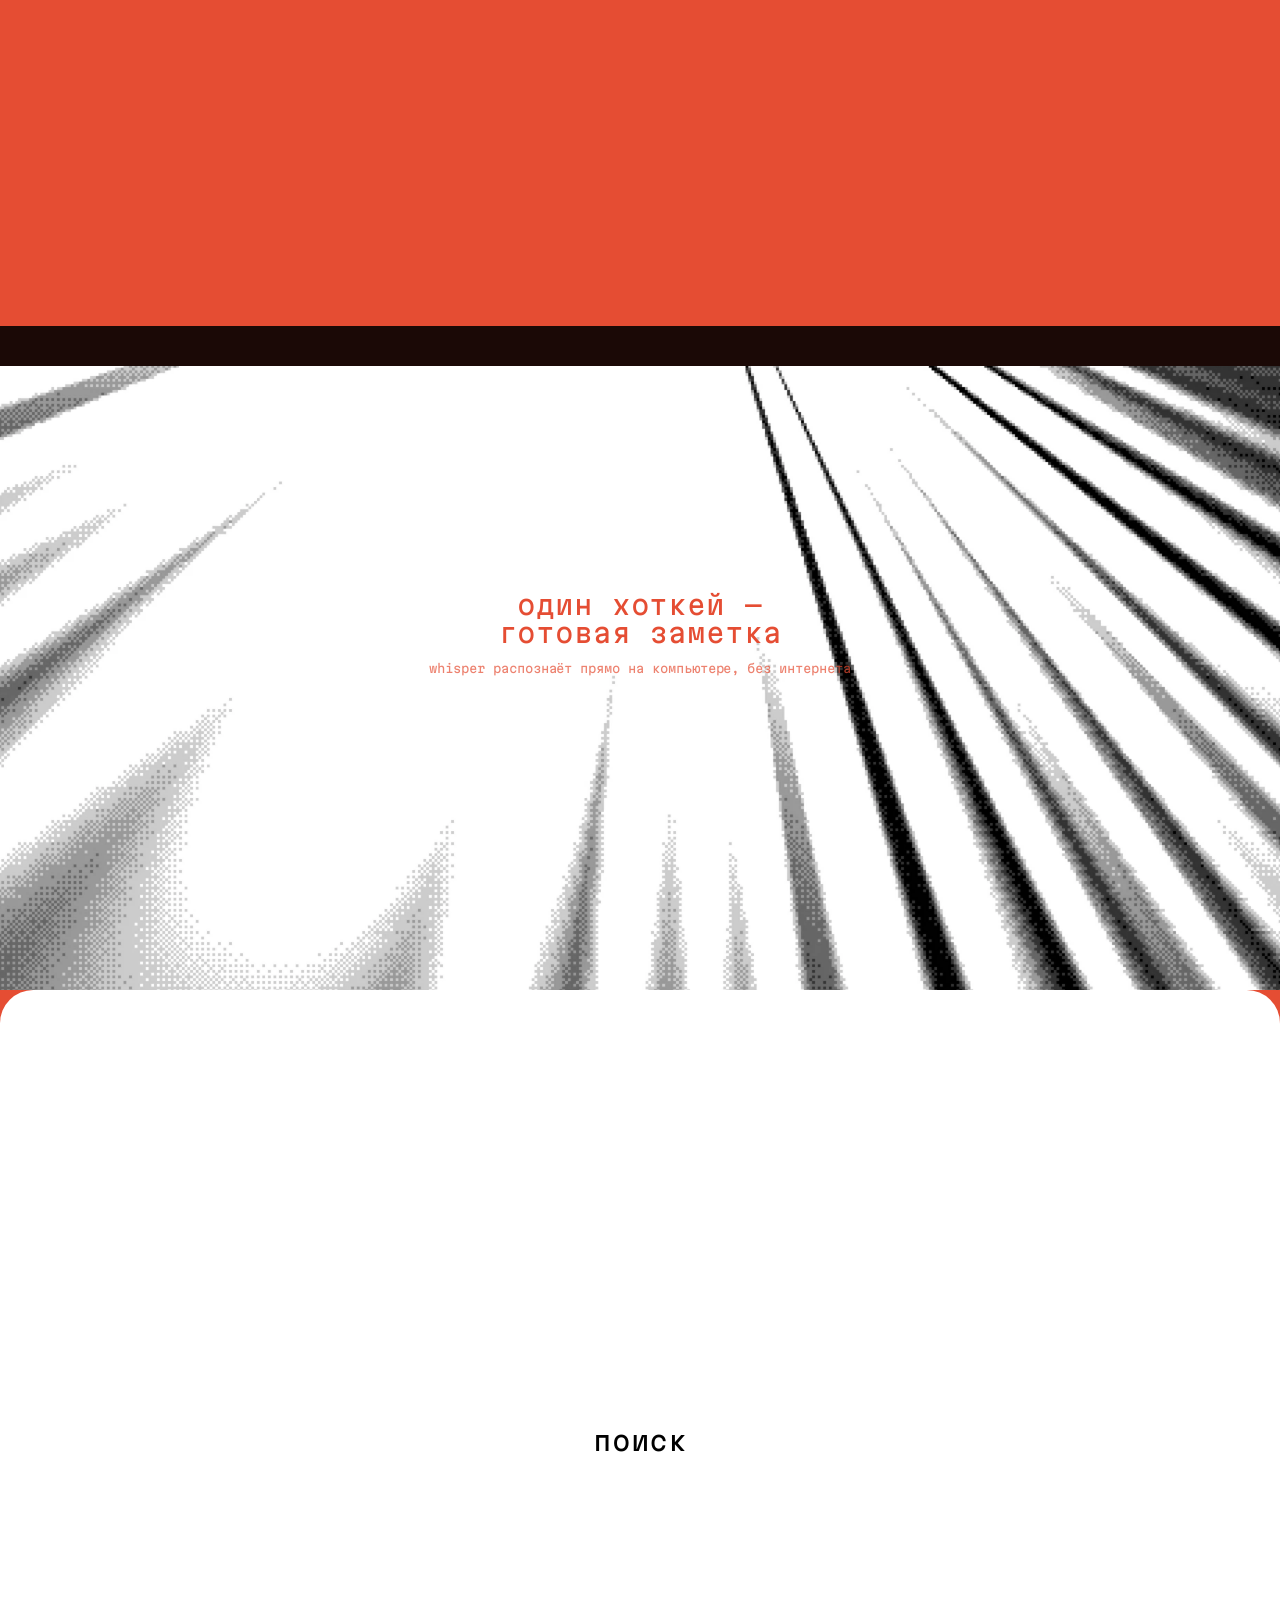
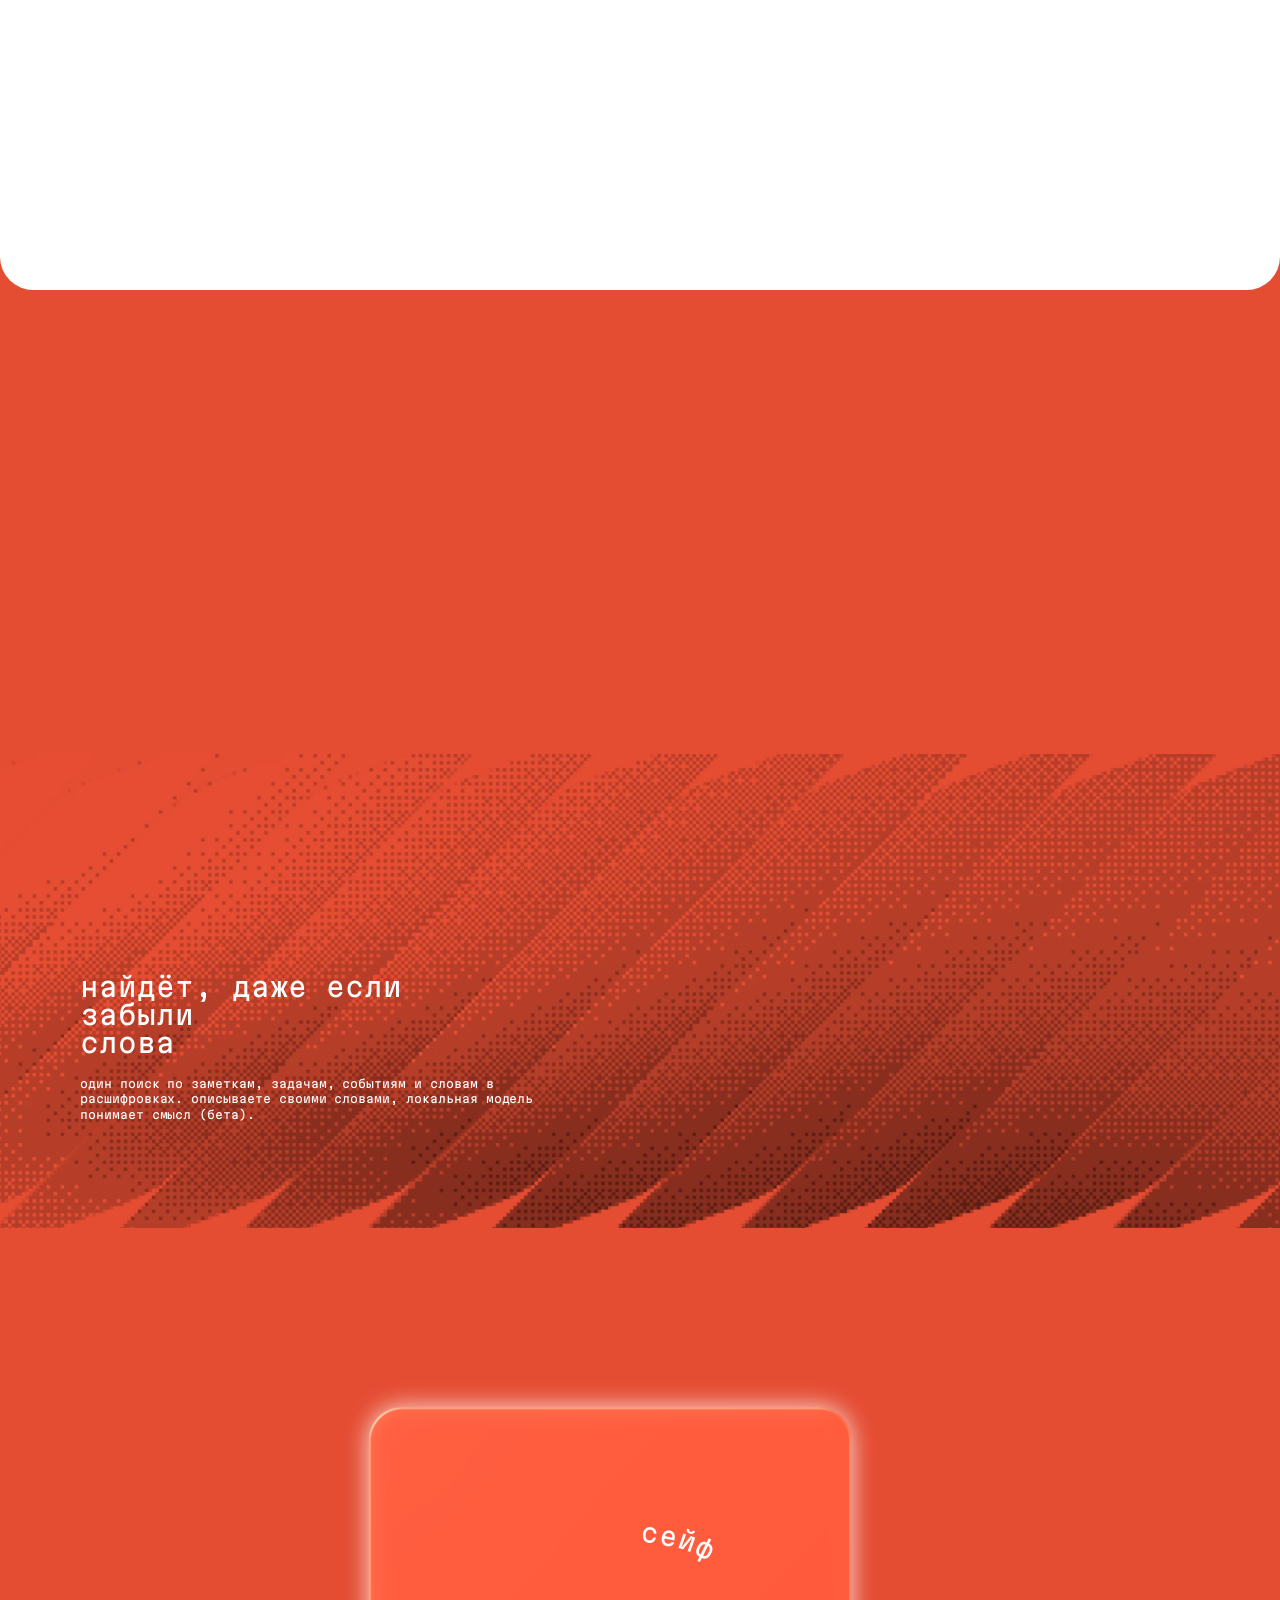
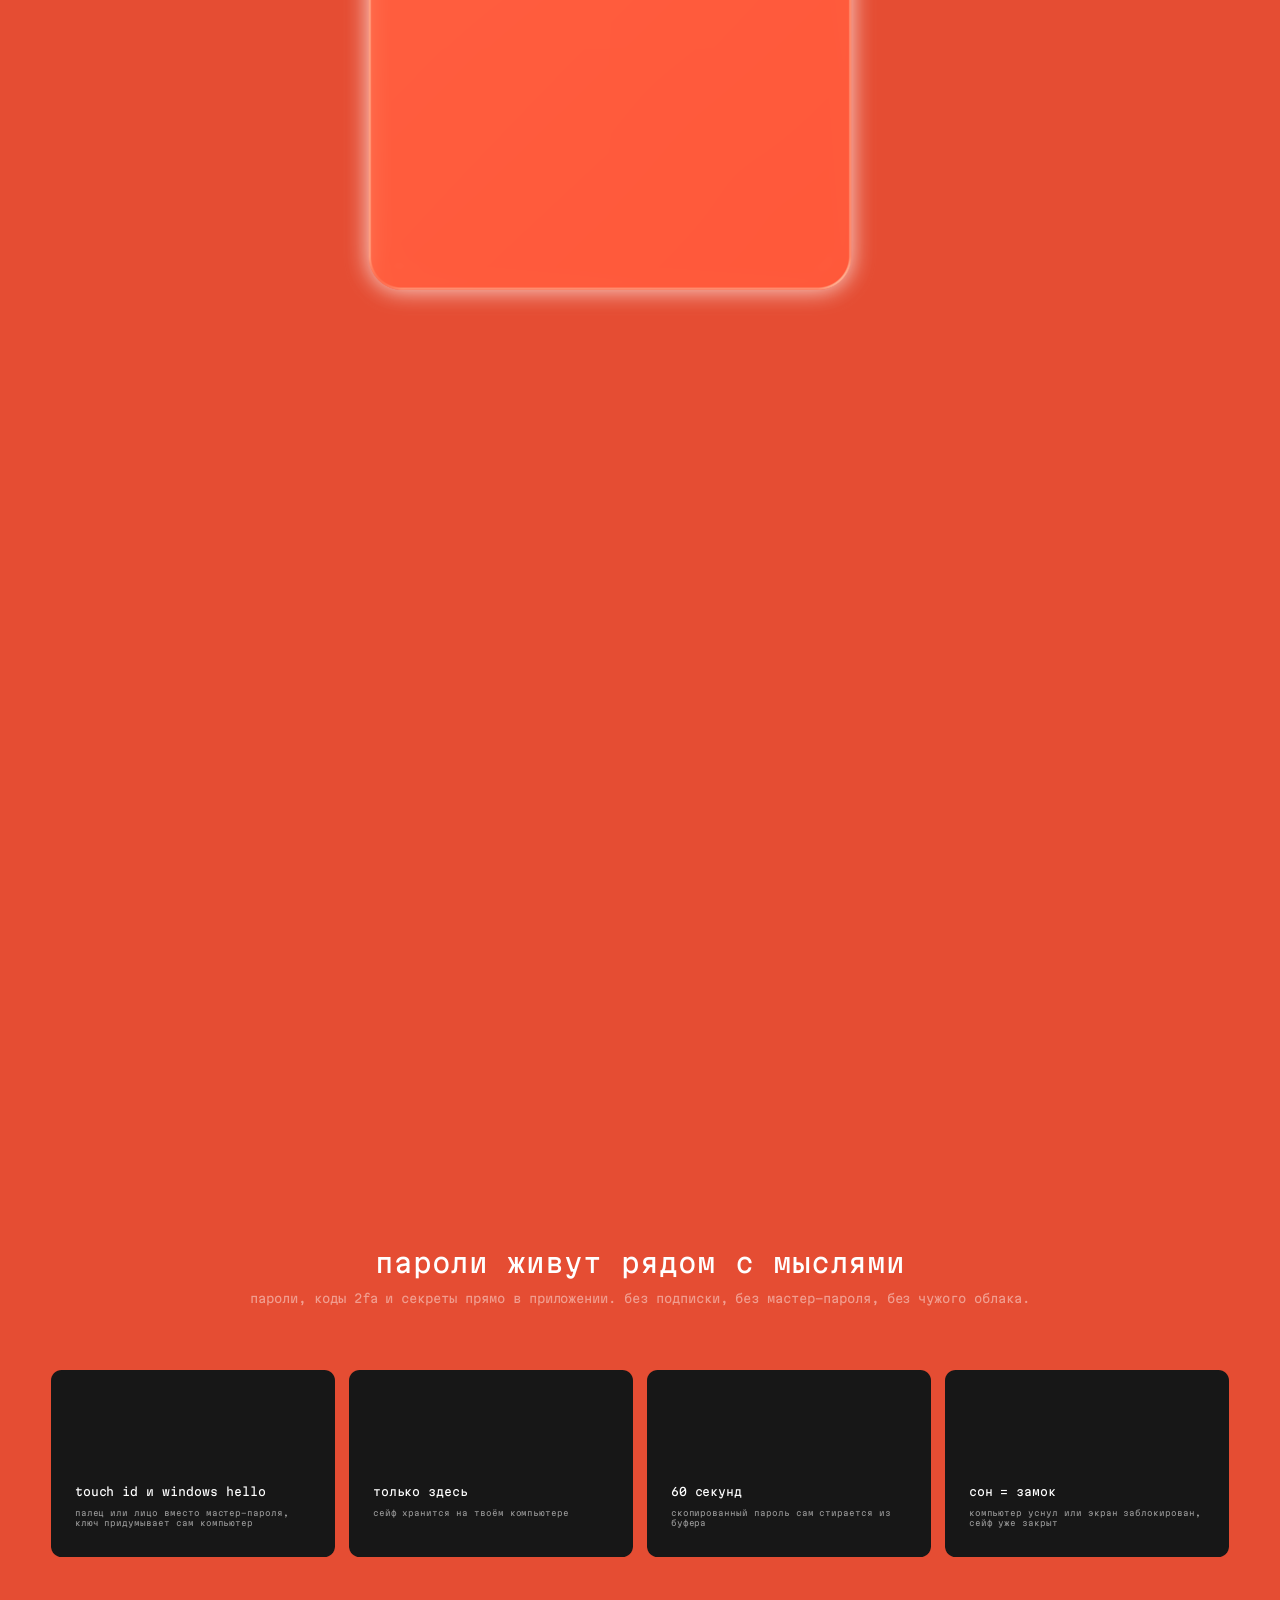
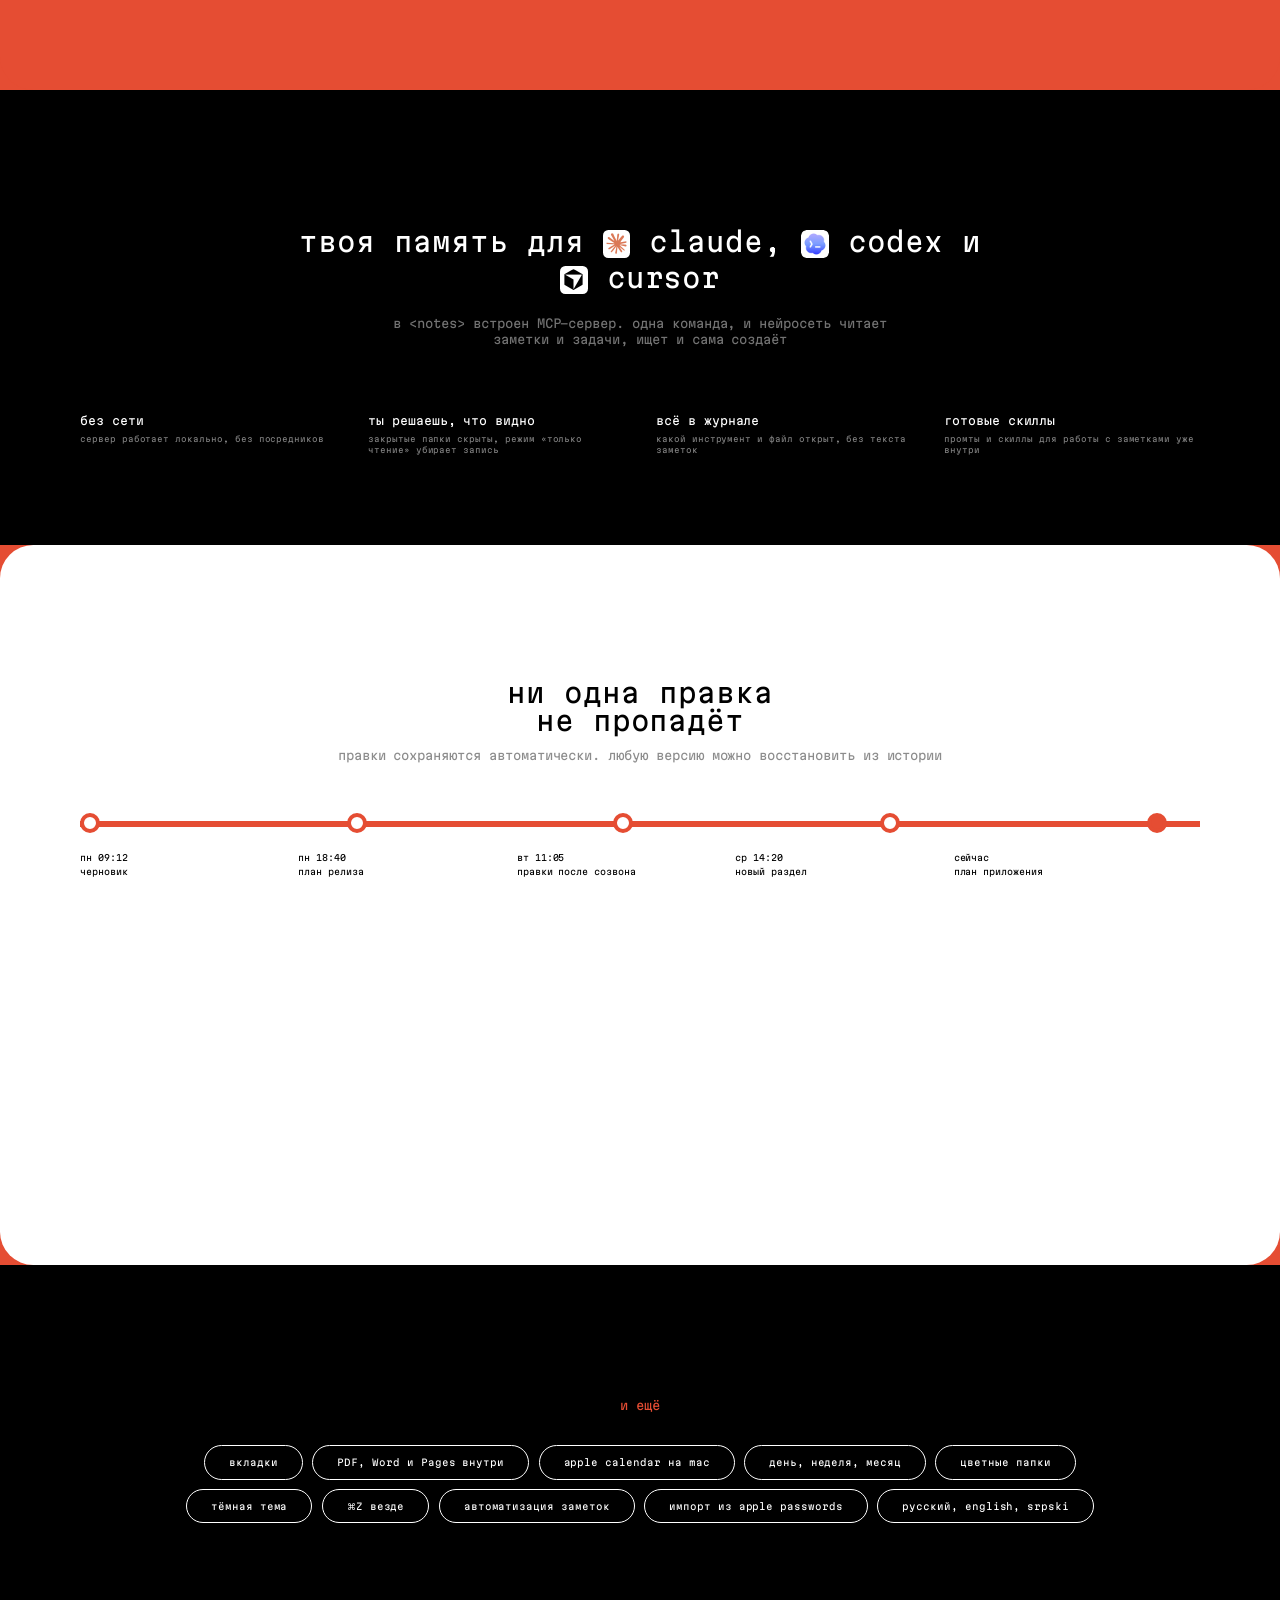
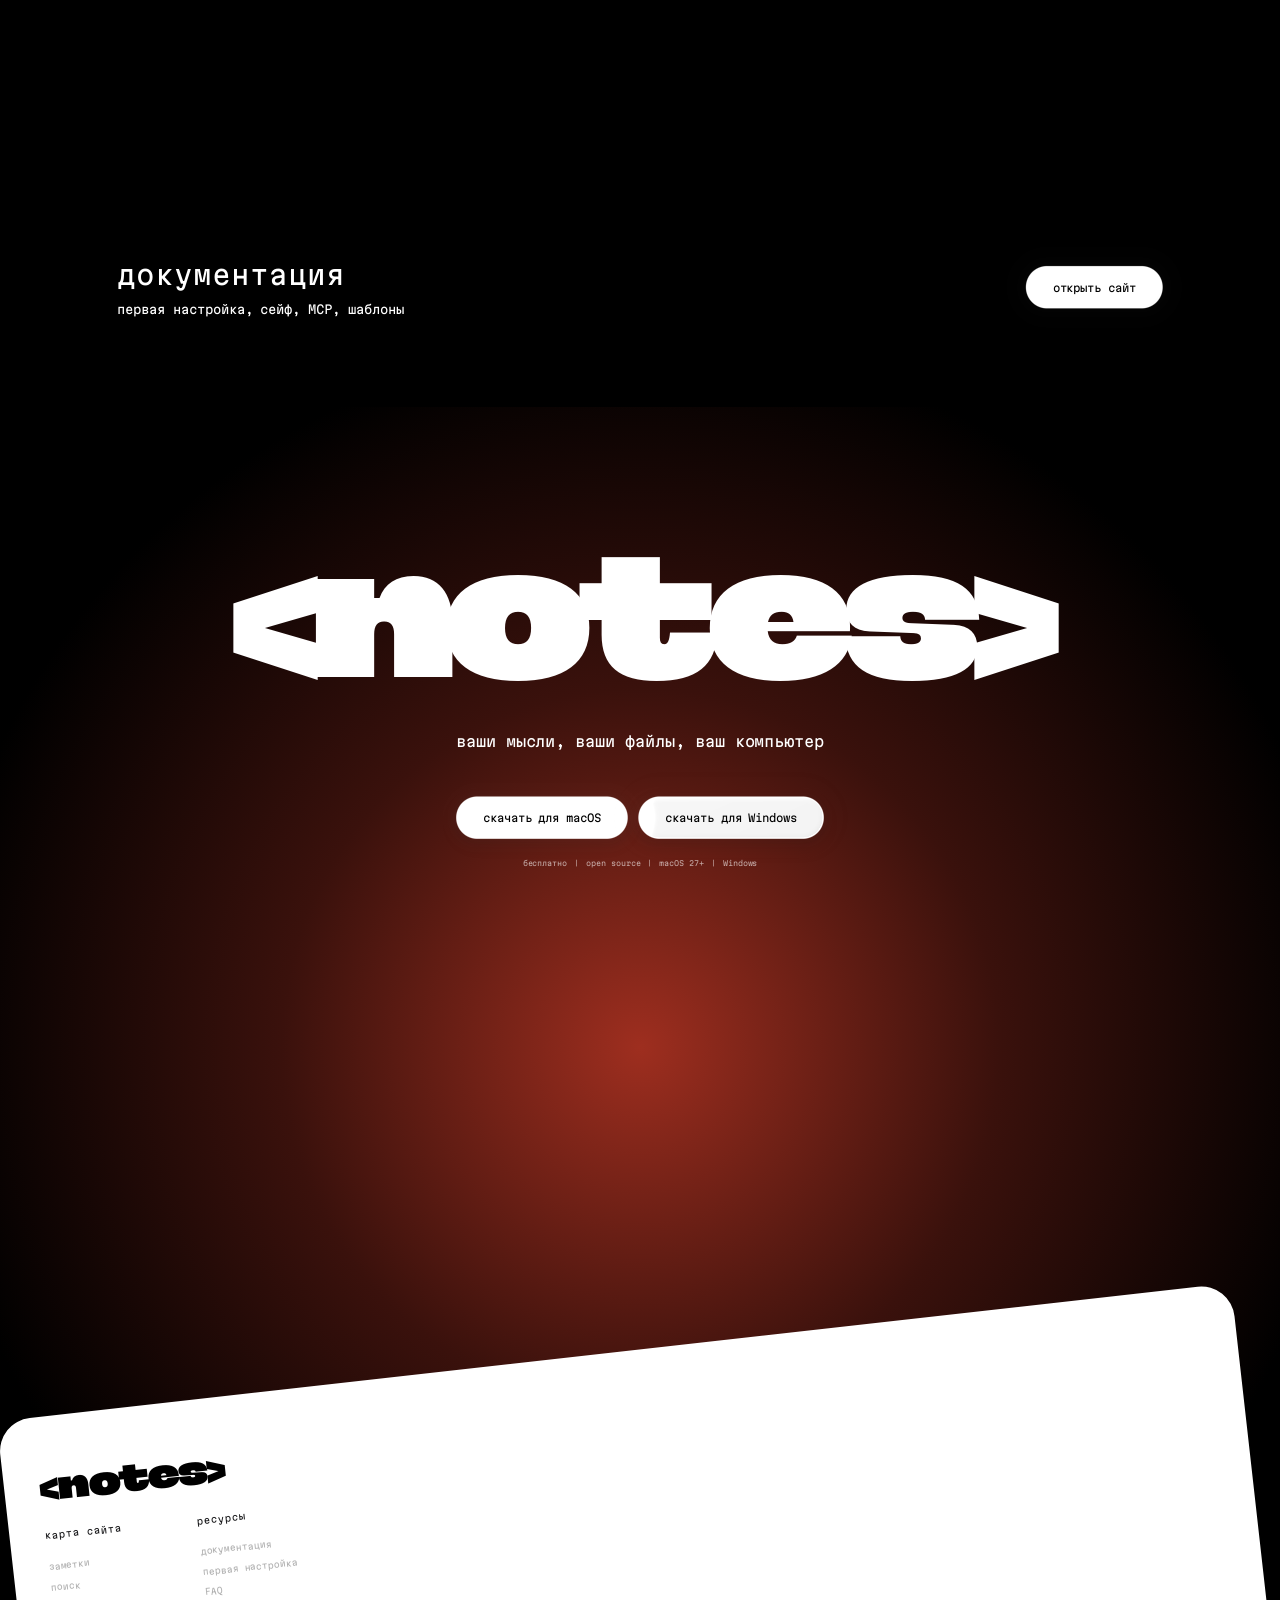
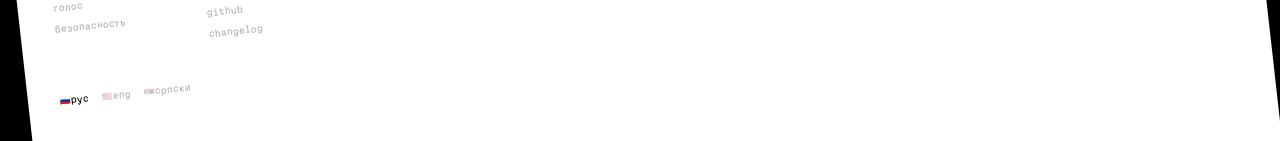
==== commit 3b6d94d4: "Feature / Refine landing scroll scenes" ====
--- a/index.html
+++ b/index.html
@@ -92,8 +92,8 @@
         <span class="hero__os">macOS 27+</span>
       </section>
 
-      <section class="sheet" id="notes">
-        <p class="lead js-lead">&lt;notes&gt; — единый центр работы, пишите Markdown,<br>диктуйте голосом, ставьте задачи</p>
+      <section class="sheet scroll-scene" id="notes">
+        <div class="scene-frame"><p class="lead js-lead">&lt;notes&gt; — единый центр работы, пишите Markdown,<br>диктуйте голосом, ставьте задачи</p></div>
       </section>
     </div>
 
@@ -106,13 +106,15 @@
     </section>
 
     <section class="search-feature" id="search">
-      <div class="search-screen">
+      <div class="search-intro scroll-scene">
+      <div class="search-screen scene-frame">
         <div class="search-label">поиск</div>
         <div class="search-ui">
           <div class="search-field"><span>⌕</span><b class="js-search-query"></b><i></i></div>
           <div class="search-status js-search-status">введите запрос</div>
-          <article class="search-result"><small>план релиза.md</small><h3>созвон про запуск приложения</h3><p>подготовить сборку, проверить календарь и отправить changelog команде</p></article>
+          <article class="search-result"><small>план релиза.md</small><h3>созвон про запуск приложения</h3><p>подготовить сборку и отправить список изменений команде</p></article>
         </div>
+      </div>
       </div>
       <div class="search-copy">
         <h2>найдёт, даже если забыли<br>слова</h2>
@@ -120,35 +122,39 @@
       </div>
     </section>
 
-    <section class="tasks-feature" id="tasks">
-      <div class="feature__copy"><h2>дела в календаре</h2><p>задача с датой видна в календаре приложения, а на mac ещё и в apple calendar рядом с вашими событиями, задачи из расшифровки уходят туда автоматически</p></div>
-      <div class="calendar">
-        <div class="calendar__head"><b>ноябрь</b><span>пн&nbsp;&nbsp;&nbsp;вт&nbsp;&nbsp;&nbsp;ср&nbsp;&nbsp;&nbsp;чт&nbsp;&nbsp;&nbsp;пт&nbsp;&nbsp;&nbsp;сб&nbsp;&nbsp;&nbsp;вс</span></div>
-        <div class="calendar__grid" aria-hidden="true"></div><div class="calendar__task">✓ отправить релиз</div>
+    <section class="vault-feature" id="security">
+      <div class="vault-intro scroll-scene">
+        <div class="scene-frame">
+          <edinstvo-glass class="vault-glass" frost="0.24" refraction="0.65" dispersion="0.22" thickness="18" depth="22" stroke-thickness="2" tint="#e54d33" transparency="0.42" reflection="0.65"><span class="sr-only">сейф</span></edinstvo-glass>
+          <svg class="vault-ring" viewBox="0 0 500 500" aria-hidden="true">
+            <path id="vault-orbit" d="M250 36a214 214 0 1 1 0 428a214 214 0 1 1 0-428Z" fill="none"/>
+            <text><textPath href="#vault-orbit">сейф</textPath></text>
+          </svg>
+        </div>
       </div>
-    </section>
-
-    <section class="vault-feature" id="security">
-      <edinstvo-glass class="vault-glass" frost="0.24" refraction="0.65" dispersion="0.22" thickness="18" depth="22" stroke-thickness="2" tint="#e54d33" transparency="0.42" reflection="0.65"><span>сейф</span></edinstvo-glass>
       <div class="feature__copy"><h2>пароли живут рядом с мыслями</h2><p>пароли, коды 2fa и секреты прямо в приложении. без подписки, без мастер-пароля, без чужого облака.</p></div>
       <div class="vault-cards">
         <article><b>touch id и windows hello</b><p>палец или лицо вместо мастер-пароля, ключ придумывает сам компьютер</p></article>
-        <article><b>только здесь</b><p>сейф не уходит на github</p></article>
+        <article><b>только здесь</b><p>сейф хранится на твоём компьютере</p></article>
         <article><b>60 секунд</b><p>скопированный пароль сам стирается из буфера</p></article>
         <article><b>сон = замок</b><p>компьютер уснул или экран заблокирован, сейф уже закрыт</p></article>
       </div>
     </section>
 
     <section class="mcp-feature" id="mcp">
-      <div class="feature__copy"><h2>ваша память для <span>◻ claude</span>, <span>▣ codex</span> и <span>◧ cursor</span></h2><p>в &lt;notes&gt; встроен MCP-сервер. одна команда, и нейросеть читает заметки и задачи, ищет и сама создаёт</p></div>
-      <div class="agent-cursors" aria-hidden="true"><i>↖<b>Claude</b></i><i>↖<b>Codex</b></i><i>↖<b>Cursor</b></i><i>↖<b>Вы</b></i></div>
-      <div class="mini-features"><p><b>без сети</b><span>сервер работает локально, без посредников</span></p><p><b>вы решаете, что видно</b><span>закрытые папки скрыты, режим «только чтение» убирает запись</span></p><p><b>всё в журнале</b><span>какой инструмент и файл открыт, без текста заметок</span></p><p><b>готовые скиллы</b><span>промты и скиллы для работы с заметками уже внутри</span></p></div>
+      <div class="feature__copy"><h2>твоя память для <span><img src="assets/img/claude.png" alt="" width="32" height="32"> claude</span>, <span><img src="assets/img/codex.png" alt="" width="42" height="42"> codex</span> и <span><img src="assets/img/cursor.png" alt="" width="32" height="32"> cursor</span></h2><p>в &lt;notes&gt; встроен MCP-сервер. одна команда, и нейросеть читает заметки и задачи, ищет и сама создаёт</p></div>
+      <svg class="sr-only" aria-hidden="true"><symbol id="agent-pointer" viewBox="0 0 24 28"><path d="M2 2l19 15-9 1-4 8z" fill="currentColor" stroke="white" stroke-width="1.5" stroke-linejoin="round"/></symbol></svg>
+      <div class="mini-features">
+        <p><i class="agent-pointer" aria-hidden="true"><svg><use href="#agent-pointer"/></svg>Claude</i><b>без сети</b><span>сервер работает локально, без посредников</span></p>
+        <p><i class="agent-pointer" aria-hidden="true"><svg><use href="#agent-pointer"/></svg>Codex</i><b>ты решаешь, что видно</b><span>закрытые папки скрыты, режим «только чтение» убирает запись</span></p>
+        <p><i class="agent-pointer" aria-hidden="true"><svg><use href="#agent-pointer"/></svg>Cursor</i><b>всё в журнале</b><span>какой инструмент и файл открыт, без текста заметок</span></p>
+        <p><i class="agent-pointer" aria-hidden="true"><svg><use href="#agent-pointer"/></svg>Ты</i><b>готовые скиллы</b><span>промты и скиллы для работы с заметками уже внутри</span></p>
+      </div>
     </section>
 
     <section class="history-feature">
-      <div class="feature__copy"><h2>ни одна правка<br>не пропадёт</h2><p>каждая правка сама сохраняется в git, история выглядит как граф, любую версию можно вернуть графически</p></div>
+      <div class="feature__copy"><h2>ни одна правка<br>не пропадёт</h2><p>правки сохраняются автоматически. любую версию можно восстановить из истории</p></div>
       <div class="timeline"><i></i><b></b><b></b><b></b><b></b><b></b><span>пн 09:12<br>черновик</span><span>пн 18:40<br>план релиза</span><span>вт 11:05<br>правки после созвона</span><span>ср 14:20<br>новый раздел</span><span>сейчас<br>план приложения</span></div>
-      <p class="history-note">хотите копию на github? приватный репозиторий создаётся сам, история уходит раз в день.</p>
     </section>
 
     <section class="extras">
--- a/styles.css
+++ b/styles.css
@@ -157,10 +157,9 @@
 .feature__copy{text-align:center}.feature__copy h2{font-size:40rem;font-weight:400;line-height:1.05}.feature__copy p{font-size:18rem;line-height:1.35;opacity:.45;margin-top:20rem}
 .voice-feature{position:relative;z-index:1;height:936rem;margin-top:-116rem;overflow:hidden;background:#000;color:#e54d33}.voice-rays{position:absolute;inset:-2%;background:url("assets/img/voice-new.webp") center/cover no-repeat;animation:rays 8s ease-in-out infinite alternate}.voice-feature .feature__copy{position:absolute;z-index:2;left:610rem;top:336rem;width:700rem}.voice-feature .feature__copy p{opacity:.7}@keyframes rays{to{transform:scale(1.025)}}
 .search-feature{height:1000rem;background:#e54d33 url("assets/img/hero-new.webp") center bottom/100% auto no-repeat;color:#fff}.search-screen{position:relative;height:414rem;border-radius:50rem;background:#fff;color:#000;display:grid;place-items:center;overflow:hidden}.search-label{font-size:40rem}.search-ui{position:absolute;width:900rem;opacity:0;transform:translateY(30rem);transition:.45s}.search-feature.is-active .search-label{opacity:0}.search-feature.is-active .search-ui{opacity:1;transform:none}.search-field{height:72rem;border-bottom:2rem solid #111;display:flex;align-items:center;gap:22rem;font-size:27rem}.search-field i{width:2rem;height:30rem;background:#e54d33;animation:blink .7s step-end infinite}@keyframes blink{50%{opacity:0}}.search-status{margin-top:14rem;font-size:12rem;opacity:.4}.search-result{margin-top:24rem;padding:22rem 28rem;background:#f1f1f1;border-radius:14rem;opacity:0;transition:.35s}.search-result.is-found{opacity:1}.search-result small{opacity:.35}.search-result h3{font-size:19rem;margin:9rem 0}.search-result p{font-size:12rem;opacity:.5}.search-copy{width:680rem;margin-left:120rem;padding-top:200rem}.search-copy h2{font-size:40rem;font-weight:400;line-height:1.05}.search-copy p{font-size:17rem;line-height:1.35;margin-top:30rem}
-.tasks-feature{height:1080rem;padding:196rem 120rem 80rem;background:#000;color:#fff;border-radius:50rem 50rem 0 0}.tasks-feature .feature__copy{width:700rem;margin:auto}.tasks-feature .feature__copy p{color:#fff}.calendar{position:relative;width:1680rem;height:600rem;margin:110rem auto 0;padding:40rem;background:#d5d5d5;border:14rem solid #000}.calendar__head{display:flex;justify-content:space-between;color:#111;font-size:16rem}.calendar__grid{margin-top:28rem;height:470rem;background:repeating-linear-gradient(90deg,transparent 0 14.15%,#b8b8b8 14.15% 14.3%),repeating-linear-gradient(0deg,transparent 0 19.8%,#b8b8b8 19.8% 20%)}.calendar__task{position:absolute;left:720rem;top:270rem;padding:15rem 22rem;border-radius:9rem;background:#e54d33;transform:scale(.2);opacity:0;transition:.65s cubic-bezier(.2,1.4,.3,1)}.calendar.is-visible .calendar__task{transform:none;opacity:1}
-.vault-feature{height:2016rem;margin-top:-198rem;padding:374rem 76rem 200rem;background:#e54d33;color:#fff;border-radius:50rem;position:relative;z-index:2}.vault-glass{display:grid;place-items:center;width:748rem;height:748rem;margin:0 auto;--glass-radius:50rem;--glass-shadow:0 0 35rem rgba(255,255,255,.8),inset 0 0 50rem rgba(255,255,255,.45);font-size:40rem;color:#fff}.vault-feature .feature__copy{width:1360rem;margin:190rem auto 96rem}.vault-cards{display:grid;grid-template-columns:repeat(4,1fr);gap:20rem}.vault-cards article{height:280rem;padding:172rem 36rem 30rem;border-radius:16rem;background:#171717;color:#fff;transition:.35s}.vault-cards article:hover{background:linear-gradient(135deg,#f5f5f5,#777 42%,#fff 56%,#444);color:#000;transform:translateY(-8rem)}.vault-cards b{font-size:17rem;font-weight:400}.vault-cards p{font-size:12rem;opacity:.55;margin-top:15rem;line-height:1.35}
-.mcp-feature{height:682rem;padding:200rem 120rem 0;background:#000;color:#fff;position:relative;overflow:hidden}.mcp-feature .feature__copy{width:1230rem;margin:auto}.mcp-feature .feature__copy h2 span{white-space:nowrap}.mcp-feature .feature__copy p{width:800rem;margin:30rem auto 0;color:#fff}.mini-features{display:grid;grid-template-columns:repeat(4,1fr);gap:48rem;margin-top:100rem}.mini-features p{display:flex;flex-direction:column;gap:10rem}.mini-features b{font-size:17rem;font-weight:400}.mini-features span{font-size:12rem;opacity:.5;line-height:1.35}.agent-cursors{position:absolute;inset:0;pointer-events:none}.agent-cursors i{position:absolute;font-style:normal;font-size:28rem;opacity:0;transition:.65s cubic-bezier(.2,.8,.2,1)}.agent-cursors i b{display:block;background:#e54d33;padding:4rem 7rem;border-radius:5rem;font-size:9rem}.mcp-feature.is-visible .agent-cursors i{opacity:1}.mcp-feature.is-visible .agent-cursors i:nth-child(1){left:420rem;top:100rem}.mcp-feature.is-visible .agent-cursors i:nth-child(2){left:820rem;top:320rem}.mcp-feature.is-visible .agent-cursors i:nth-child(3){right:470rem;top:120rem}.mcp-feature.is-visible .agent-cursors i:nth-child(4){right:240rem;top:350rem}
-.history-feature{height:1080rem;padding:200rem 120rem;background:#fff;color:#000;border-radius:50rem}.history-feature .feature__copy{width:1360rem;margin:auto}.timeline{position:relative;width:1680rem;height:200rem;margin:75rem auto 0}.timeline i{position:absolute;top:12rem;left:0;right:0;height:8rem;background:#e54d33}.timeline b{position:relative;display:inline-block;width:30rem;height:30rem;margin-right:370rem;border:7rem solid #e54d33;border-radius:50%;background:#fff}.timeline b:last-of-type{margin:0;background:#e54d33}.timeline span{display:inline-block;width:19.5%;padding-top:26rem;font-size:13rem;line-height:1.7}.history-note{text-align:center;font-size:13rem;margin-top:40rem}
+.vault-feature{height:2016rem;margin-top:-198rem;padding:374rem 76rem 200rem;background:#e54d33;color:#fff;border-radius:50rem;position:relative;z-index:2}.vault-glass{display:grid;place-items:center;width:748rem;height:748rem;margin:0 auto;--glass-radius:50rem;--glass-shadow:0 0 35rem rgba(255,255,255,.8),inset 0 0 50rem rgba(255,255,255,.45);font-size:40rem;color:#fff}.vault-feature .feature__copy{width:1360rem;margin:190rem auto 96rem}.vault-cards{display:grid;grid-template-columns:repeat(4,1fr);gap:20rem}.vault-cards article{height:280rem;padding:172rem 36rem 30rem;border-radius:16rem;background:#171717;color:#fff}.vault-cards b{font-size:17rem;font-weight:400}.vault-cards p{font-size:12rem;opacity:.55;margin-top:15rem;line-height:1.35}
+.mcp-feature{height:682rem;padding:200rem 120rem 0;background:#000;color:#fff;position:relative;overflow:hidden}.mcp-feature .feature__copy{width:1230rem;margin:auto}.mcp-feature .feature__copy h2 span{white-space:nowrap}.mcp-feature .feature__copy p{width:800rem;margin:30rem auto 0;color:#fff}.mini-features{display:grid;grid-template-columns:repeat(4,1fr);gap:48rem;margin-top:100rem}.mini-features p{display:flex;flex-direction:column;gap:10rem}.mini-features b{font-size:17rem;font-weight:400}.mini-features span{font-size:12rem;opacity:.5;line-height:1.35}
+.history-feature{height:1080rem;padding:200rem 120rem;background:#fff;color:#000;border-radius:50rem}.history-feature .feature__copy{width:1360rem;margin:auto}.timeline{position:relative;width:1680rem;height:200rem;margin:75rem auto 0}.timeline i{position:absolute;top:12rem;left:0;right:0;height:8rem;background:#e54d33}.timeline b{position:relative;display:inline-block;width:30rem;height:30rem;margin-right:370rem;border:7rem solid #e54d33;border-radius:50%;background:#fff}.timeline b:last-of-type{margin:0;background:#e54d33}.timeline span{display:inline-block;width:19.5%;padding-top:26rem;font-size:13rem;line-height:1.7}
 .extras{height:754rem;background:#000;color:#fff;padding:200rem 210rem 0;text-align:center}.extras>p{font-size:18rem;color:#e54d33;margin-bottom:50rem}.extras div{display:flex;flex-wrap:wrap;gap:14rem;justify-content:center}.extras span{padding:16rem 36rem;border:1rem solid #fff;border-radius:40rem;font-size:14rem}
 .docs{height:360rem;background:#000;color:#fff;padding:138rem 176rem;display:flex;align-items:center;justify-content:space-between}.docs h2{font-size:40rem;font-weight:400}.docs p{margin-top:18rem;font-size:18rem}.glass-button{display:grid;place-items:center;--glass-radius:50rem;--glass-shadow:0 8rem 24rem #0002}.glass-button a{display:block;padding:22rem 40rem;font-size:16rem;color:inherit}
 .cta{position:absolute;left:0;right:0;top:210rem;height:780rem;display:flex;flex-direction:column;align-items:center;color:#fff}.cta h2{font:230rem/.9 "Martian Grotesk xWd";letter-spacing:-.08em;margin:0}.cta>p{font-size:22rem;margin:70rem 0}.cta div{display:flex;gap:16rem}.cta small{font-size:11rem;margin-top:30rem;opacity:.6}
@@ -220,10 +219,9 @@
   .feature__copy h2{font-size:28rem}.feature__copy p{font-size:13rem}
   .voice-feature{height:650rem;margin-top:-70rem}.voice-feature .feature__copy{left:24rem;right:24rem;top:270rem;width:auto}.voice-rays{inset:-60%}
   .search-feature{height:760rem;background-size:auto 100%}.search-screen{height:290rem;border-radius:34rem}.search-label{font-size:28rem}.search-ui{width:370rem}.search-field{font-size:18rem;height:54rem}.search-copy{width:350rem;margin-left:24rem;padding-top:140rem}.search-copy h2{font-size:28rem}.search-copy p{font-size:13rem}
-  .tasks-feature{height:760rem;padding:110rem 24rem 50rem;border-radius:34rem 34rem 0 0}.tasks-feature .feature__copy{width:360rem}.calendar{width:382rem;height:400rem;margin-top:65rem;padding:20rem;border-width:8rem}.calendar__head{font-size:10rem}.calendar__grid{height:310rem}.calendar__task{left:140rem;top:190rem;font-size:11rem}
   .vault-feature{height:1280rem;margin-top:-110rem;padding:210rem 20rem 80rem;border-radius:34rem}.vault-glass{width:330rem;height:330rem;--glass-radius:32rem;font-size:27rem}.vault-feature .feature__copy{width:360rem;margin:115rem auto 60rem}.vault-cards{grid-template-columns:1fr 1fr;gap:10rem}.vault-cards article{height:170rem;padding:92rem 16rem 16rem}.vault-cards b{font-size:12rem}.vault-cards p{font-size:9rem}
-  .mcp-feature{height:720rem;padding:130rem 20rem 0}.mcp-feature .feature__copy{width:390rem}.mcp-feature .feature__copy h2{font-size:25rem}.mcp-feature .feature__copy p{width:360rem}.mini-features{grid-template-columns:1fr 1fr;gap:28rem;margin-top:80rem}.mini-features b{font-size:13rem}.mini-features span{font-size:10rem}.mcp-feature.is-visible .agent-cursors i:nth-child(1){left:40rem;top:70rem}.mcp-feature.is-visible .agent-cursors i:nth-child(2){left:170rem;top:300rem}.mcp-feature.is-visible .agent-cursors i:nth-child(3){right:70rem;top:110rem}.mcp-feature.is-visible .agent-cursors i:nth-child(4){right:25rem;top:390rem}
-  .history-feature{height:720rem;padding:110rem 20rem;border-radius:34rem}.history-feature .feature__copy{width:380rem}.timeline{width:390rem;height:230rem;margin-top:65rem;white-space:nowrap;overflow:hidden}.timeline b{width:18rem;height:18rem;border-width:4rem;margin-right:68rem}.timeline i{top:7rem;height:5rem}.timeline span{width:19%;font-size:8rem;white-space:normal;vertical-align:top}.history-note{font-size:9rem;margin-top:20rem}
+  .mcp-feature{height:720rem;padding:130rem 20rem 0}.mcp-feature .feature__copy{width:390rem}.mcp-feature .feature__copy h2{font-size:25rem}.mcp-feature .feature__copy p{width:360rem}.mini-features{grid-template-columns:1fr 1fr;gap:28rem;margin-top:80rem}.mini-features b{font-size:13rem}.mini-features span{font-size:10rem}
+  .history-feature{height:720rem;padding:110rem 20rem;border-radius:34rem}.history-feature .feature__copy{width:380rem}.timeline{width:390rem;height:230rem;margin-top:65rem;white-space:nowrap;overflow:hidden}.timeline b{width:18rem;height:18rem;border-width:4rem;margin-right:68rem}.timeline i{top:7rem;height:5rem}.timeline span{width:19%;font-size:8rem;white-space:normal;vertical-align:top}
   .extras{height:600rem;padding:100rem 20rem 0}.extras span{font-size:10rem;padding:12rem 17rem}.docs{height:280rem;padding:80rem 24rem}.docs h2{font-size:27rem}.docs p{font-size:12rem}.glass-button a{padding:14rem 20rem;font-size:11rem}
   .bottom{height:1250rem}.cta{top:140rem;height:520rem}.cta h2{font-size:90rem}.cta>p{font-size:14rem;margin:40rem 0}.cta small{font-size:8rem}.footer{top:570rem;height:680rem}
   .footer {
@@ -244,3 +242,132 @@
 @media (prefers-reduced-motion: reduce) {
   .ticker__track { animation: none; }
 }
+.hero { color: #fff; }
+.hero__path text { fill: #fff; }
+.hero__download { color: #111; }
+.nav {
+  --nav-rgb: 32 12 8;
+  color: #fff;
+  background: linear-gradient(rgb(var(--nav-rgb) / .7), transparent 90%);
+  pointer-events: none;
+  transition: color .2s, border-radius .5s;
+}
+.nav a { pointer-events: auto; }
+.nav[data-tone="light"] { --nav-rgb: 255 255 255; color: #111; }
+.nav[data-tone="dark"] { --nav-rgb: 14 14 14; }
+.nav[data-tone="orange"] { --nav-rgb: 164 45 28; }
+.is-stuck .nav::after { background: rgb(var(--nav-rgb) / .85); }
+
+.scroll-scene { height: 165svh; }
+.scene-frame {
+  position: sticky;
+  top: 0;
+  height: 100svh;
+  display: grid;
+  place-items: center;
+}
+.sheet.scroll-scene {
+  display: block;
+  background: transparent;
+  padding: 0;
+}
+.sheet .scene-frame {
+  border-radius: inherit;
+  isolation: isolate;
+  background: #fff;
+  padding-inline: 24rem;
+}
+.sheet .scene-frame::before {
+  content: "";
+  position: absolute;
+  inset: 0;
+  z-index: -1;
+  border-radius: inherit;
+  background: #060606;
+  opacity: var(--shade, 0);
+}
+.sheet .lead { opacity: calc(1 - var(--shade, 0)); }
+.voice-feature { margin-top: 0; }
+.voice-rays { animation-play-state: paused; }
+.voice-feature.is-visible .voice-rays { animation-play-state: running; }
+.voice-feature.is-visible h2 { animation: hotkey-reveal .65s ease-out both; }
+.voice-feature.is-visible p { animation: hotkey-reveal .65s .16s ease-out both; }
+@keyframes hotkey-reveal {
+  from { transform: translateY(24rem); clip-path: inset(100% 0 0); }
+  to { transform: none; clip-path: inset(0); }
+}
+
+.search-feature { height: auto; padding-bottom: 160rem; }
+.search-screen { height: 100svh; }
+.search-label { transition: opacity .24s; }
+.search-ui { max-width: calc(100% - 40rem); }
+.search-copy { padding-top: 145rem; }
+.vault-feature { height: auto; margin-top: 0; padding-top: 0; }
+.vault-intro { height: 180svh; }
+.vault-intro .scene-frame {
+  opacity: calc(1 - var(--vanish, 0));
+  transform: scale(calc(1 - .12 * var(--vanish, 0)));
+}
+.vault-glass { width: min(748rem, 80vw, 74svh); height: auto; aspect-ratio: 1; }
+.vault-ring {
+  position: absolute;
+  width: min(474rem, 60vw, 56svh);
+  overflow: visible;
+  fill: #fff;
+  font-size: 40px;
+  pointer-events: none;
+  animation: vault-orbit 7s linear infinite paused;
+}
+.vault-intro.is-orbiting .vault-ring { animation-play-state: running; }
+@keyframes vault-orbit { to { rotate: 1turn; } }
+.vault-feature .feature__copy { margin-top: 0; max-width: 100%; }
+
+.sr-only { position: absolute; width: 1px; height: 1px; overflow: hidden; clip-path: inset(50%); }
+.mcp-feature .feature__copy h2 { line-height: 1.35; }
+.mcp-feature .feature__copy h2 img {
+  box-sizing: content-box;
+  width: 32rem;
+  height: 32rem;
+  padding: 5rem;
+  background: #fff;
+  border-radius: 8rem;
+  vertical-align: -.2em;
+}
+.mcp-feature .feature__copy h2 img[src$="codex.png"] { width: 42rem; height: 42rem; padding: 0; background: none; }
+.mini-features p { position: relative; }
+.agent-pointer {
+  position: absolute;
+  bottom: calc(100% + 4rem);
+  left: 18rem;
+  display: none;
+  padding: 4rem 8rem;
+  border-radius: 5rem;
+  background: var(--pointer-color);
+  font-size: 11rem;
+  font-style: normal;
+  line-height: 1.2;
+}
+.agent-pointer svg { position: absolute; width: 22rem; height: 26rem; bottom: 65%; right: 96%; color: var(--pointer-color); }
+.mini-features p:nth-child(1) { --pointer-color: #a84936; --from-x: -24vw; }
+.mini-features p:nth-child(2) { --pointer-color: #6356bb; --from-x: -12vw; --arrival: .12s; }
+.mini-features p:nth-child(3) { --pointer-color: #52525b; --from-x: 12vw; --arrival: .24s; }
+.mini-features p:nth-child(4) { --pointer-color: #286894; --from-x: 24vw; --arrival: .36s; }
+.mini-features.is-visible p { animation: agent-arrival .65s var(--arrival, 0s) cubic-bezier(.2,.8,.2,1) both; }
+.mini-features.is-visible .agent-pointer { display: block; animation: pointer-label 1.65s var(--arrival, 0s) both; }
+@keyframes agent-arrival { from { opacity: 0; transform: translate(var(--from-x), 90rem); } }
+@keyframes pointer-label { 85% { opacity: 1; } to { opacity: 0; } }
+@media (max-width: 767px) {
+  .mcp-feature .feature__copy { max-width: 100%; }
+  .mcp-feature .feature__copy p { max-width: 100%; }
+  .vault-ring { width: min(236rem, 60vw, 56svh); }
+}
+@media (prefers-reduced-motion: reduce) {
+  .scroll-scene { height: auto; }
+  .scene-frame { position: relative; }
+  .voice-feature.is-visible .voice-rays,
+  .voice-feature.is-visible h2,
+  .voice-feature.is-visible p,
+  .vault-intro.is-orbiting .vault-ring,
+  .mini-features.is-visible p { animation: none; }
+  .mini-features.is-visible .agent-pointer { display: none; }
+}
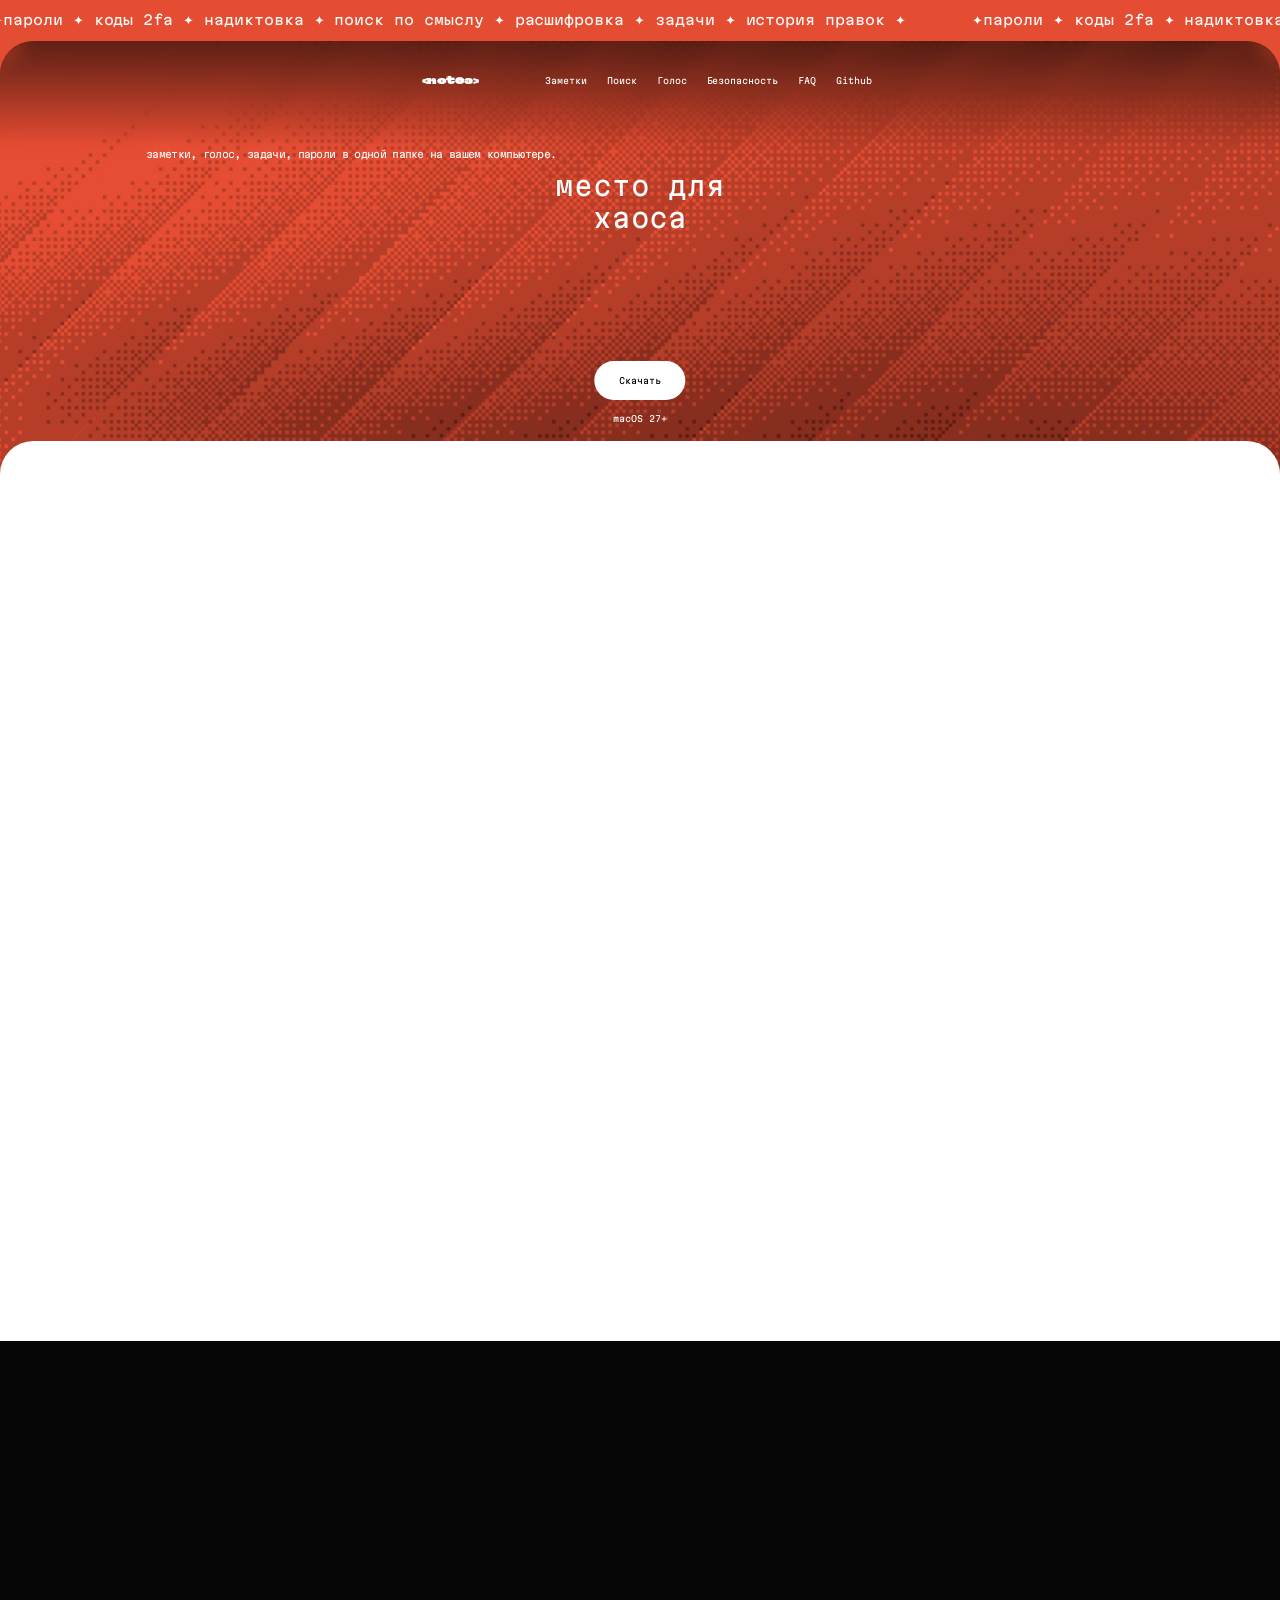
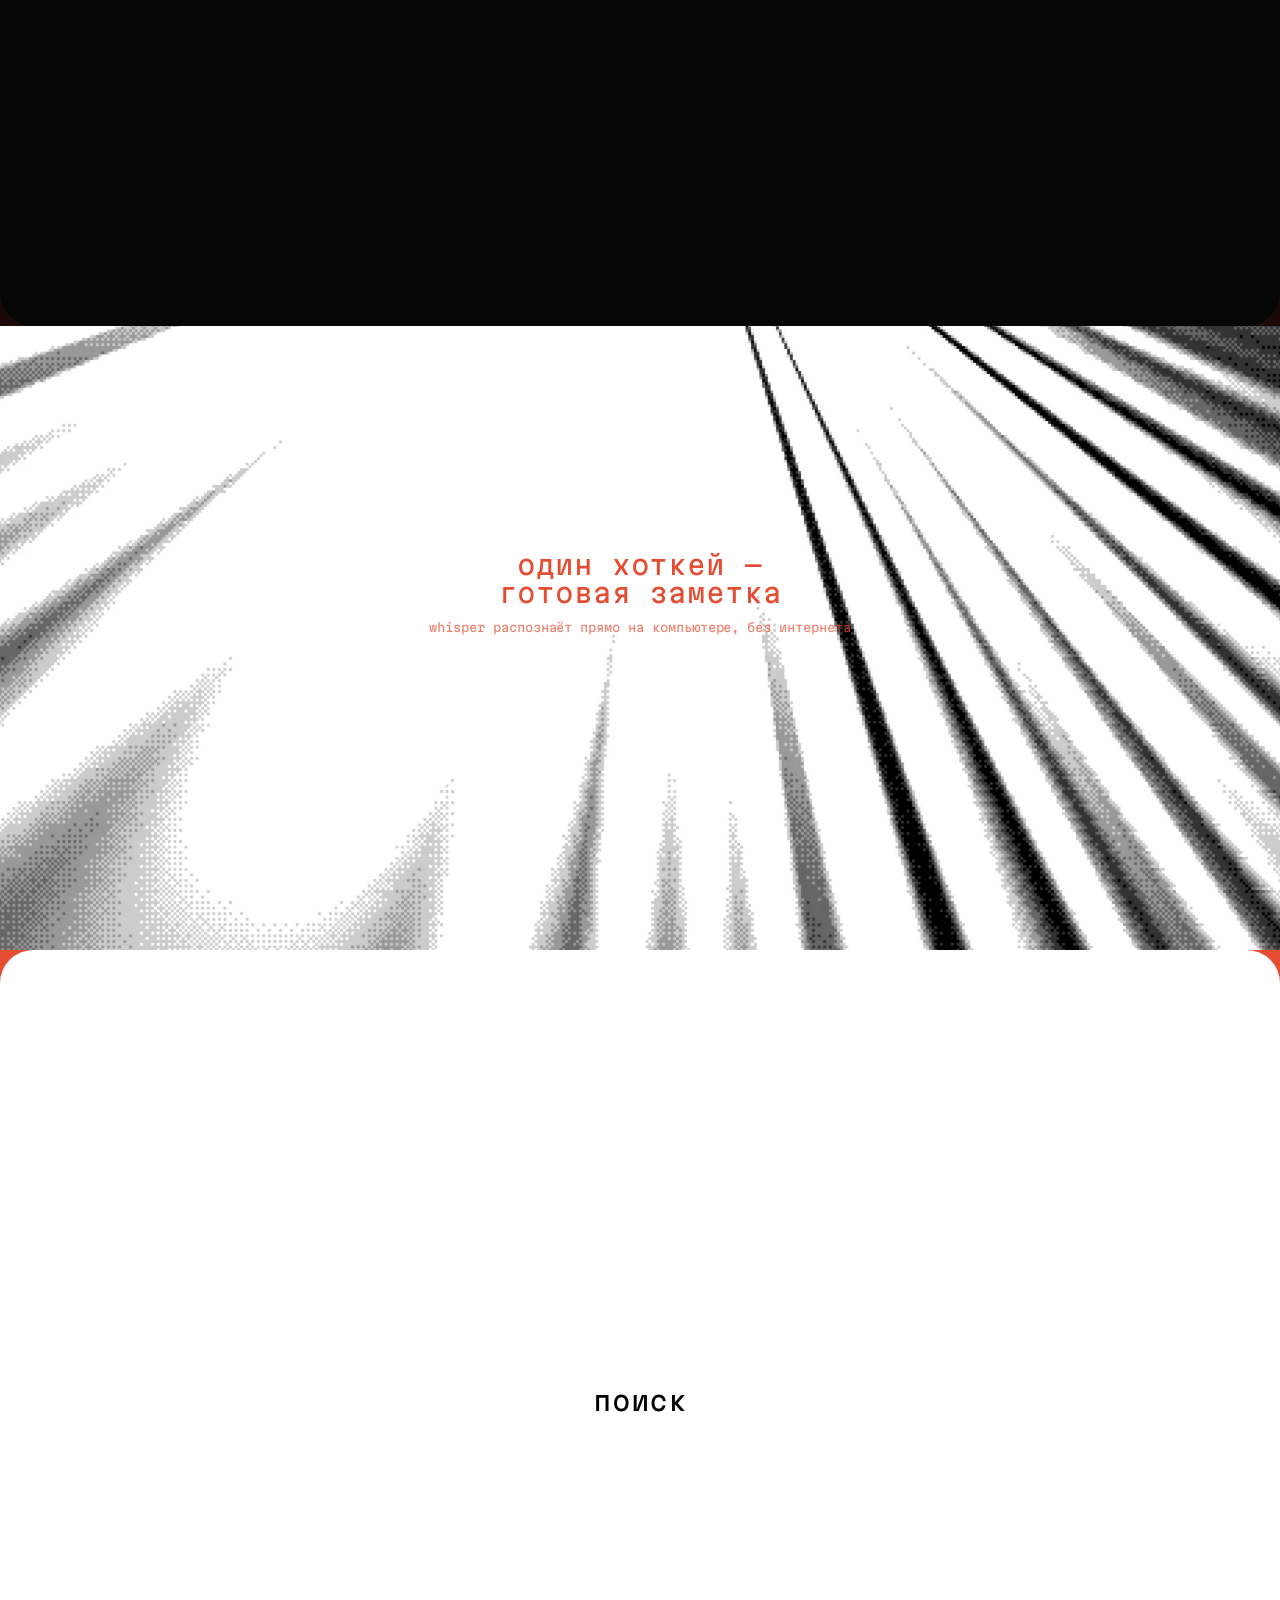
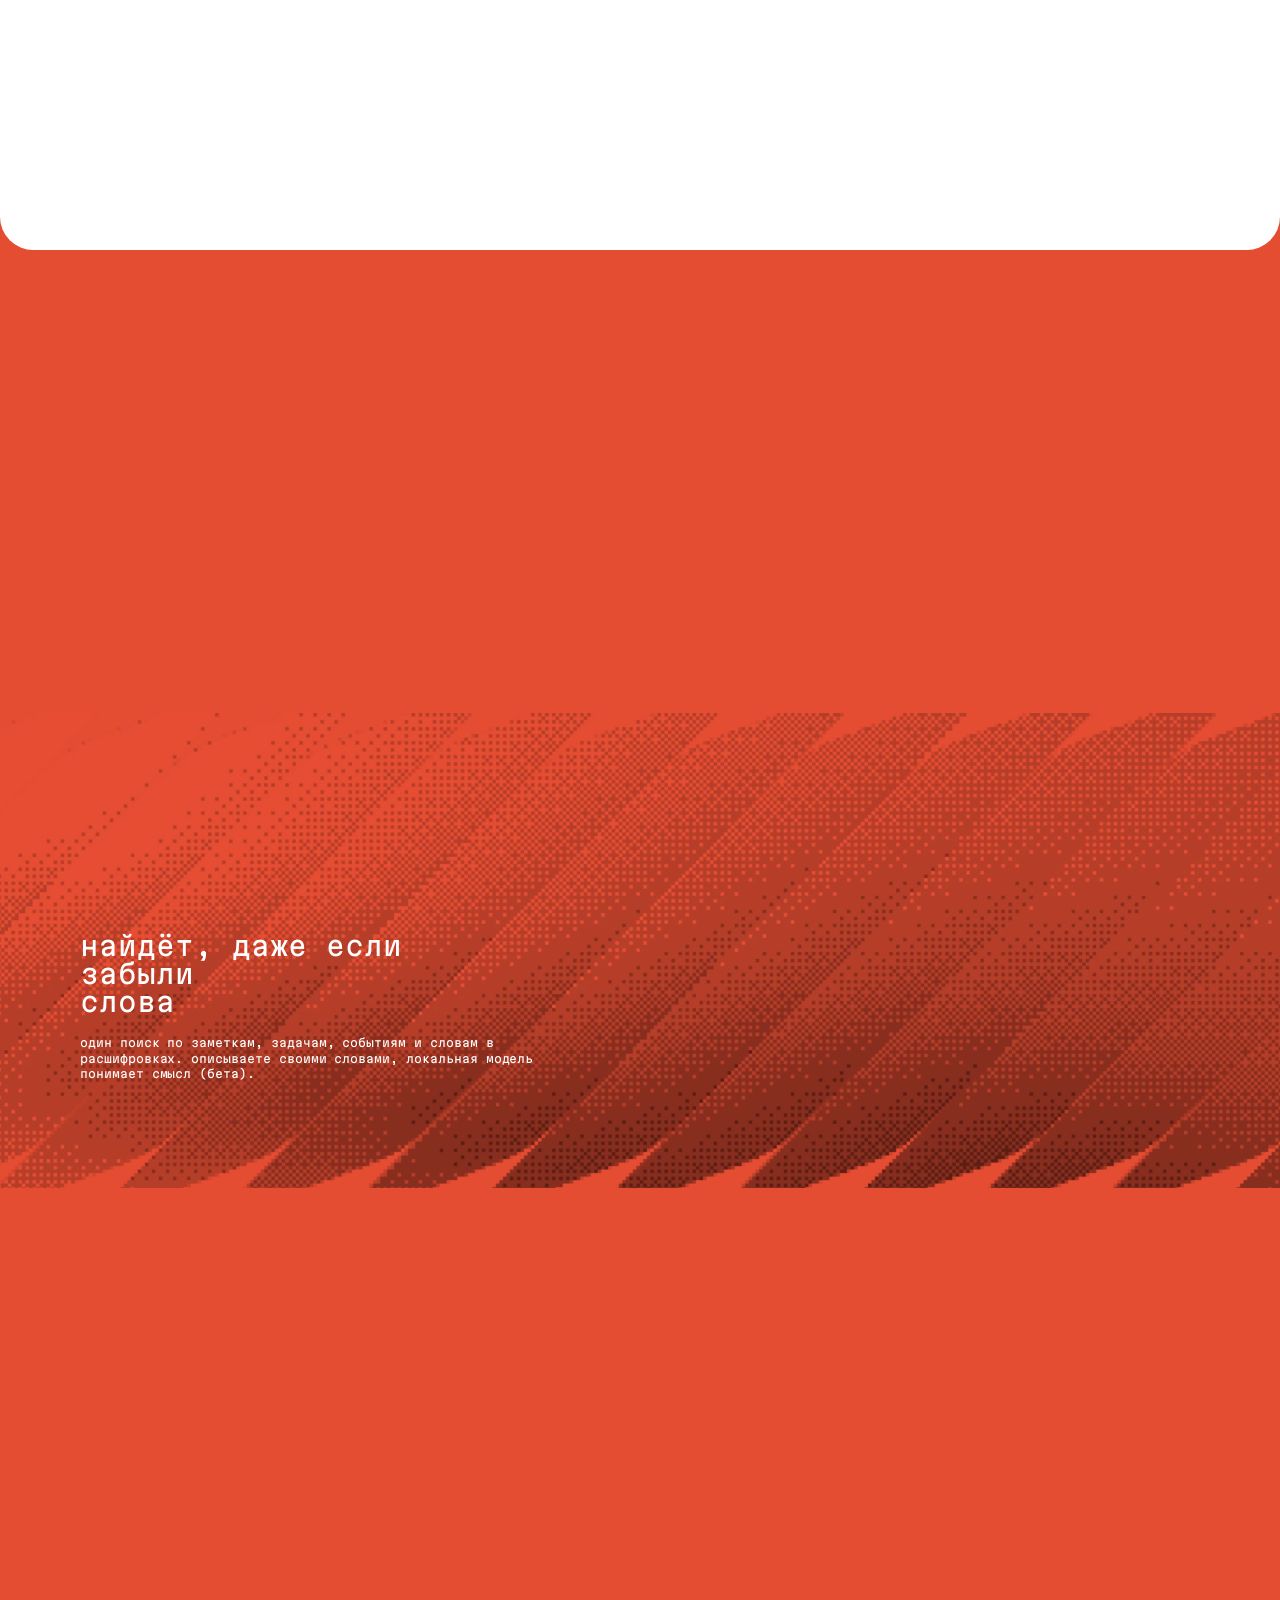
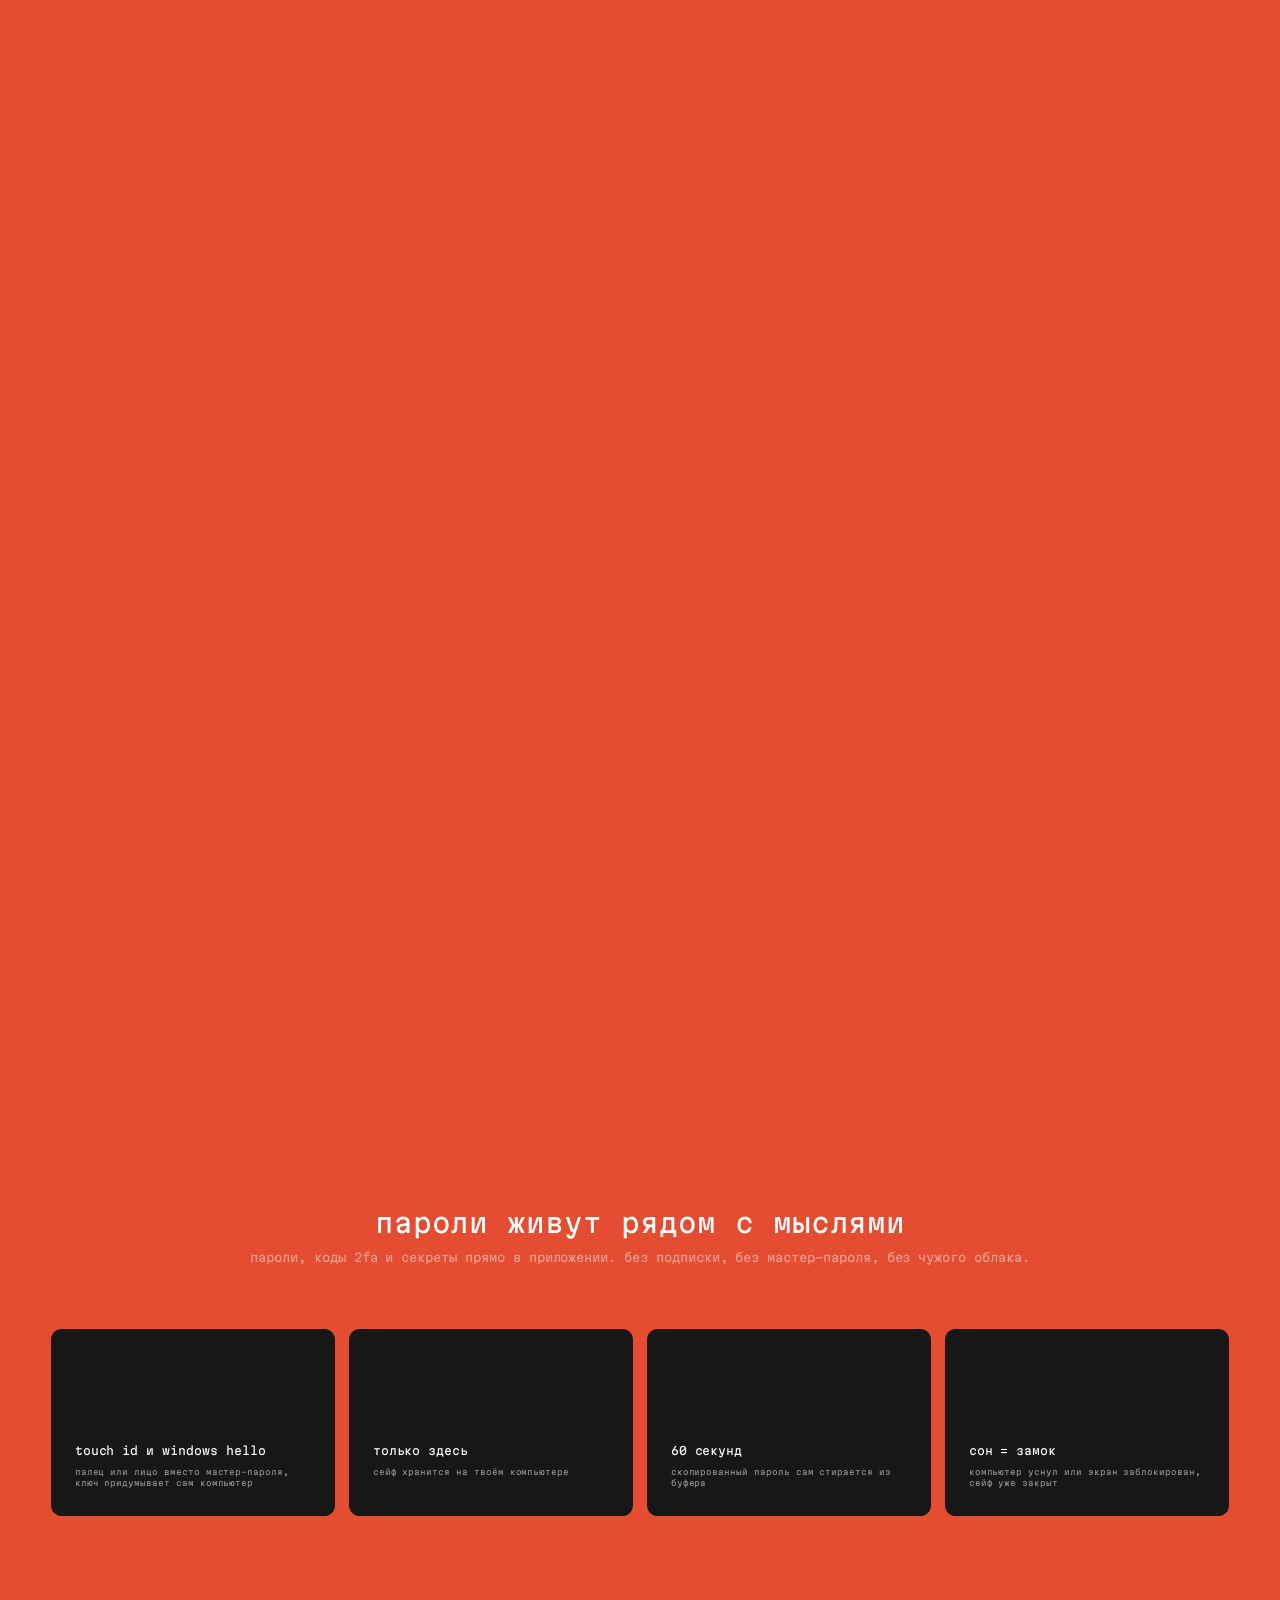
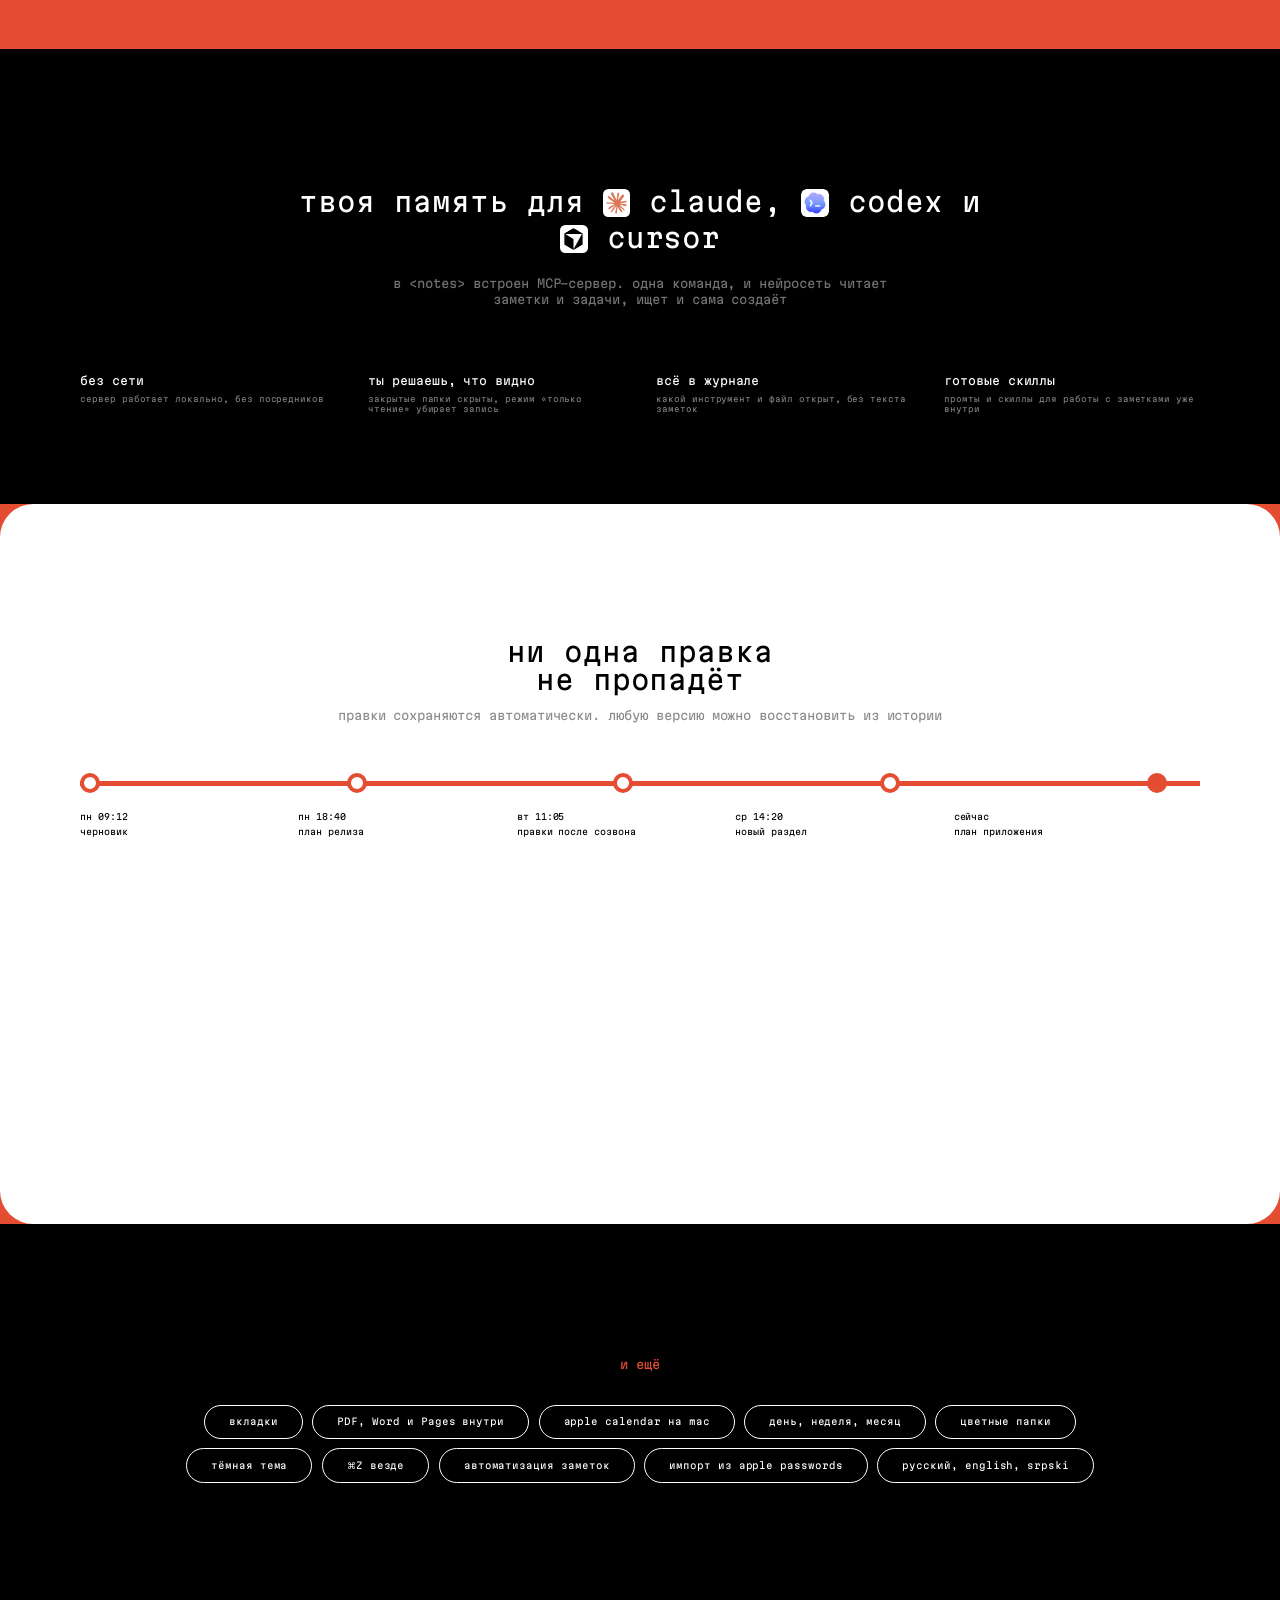
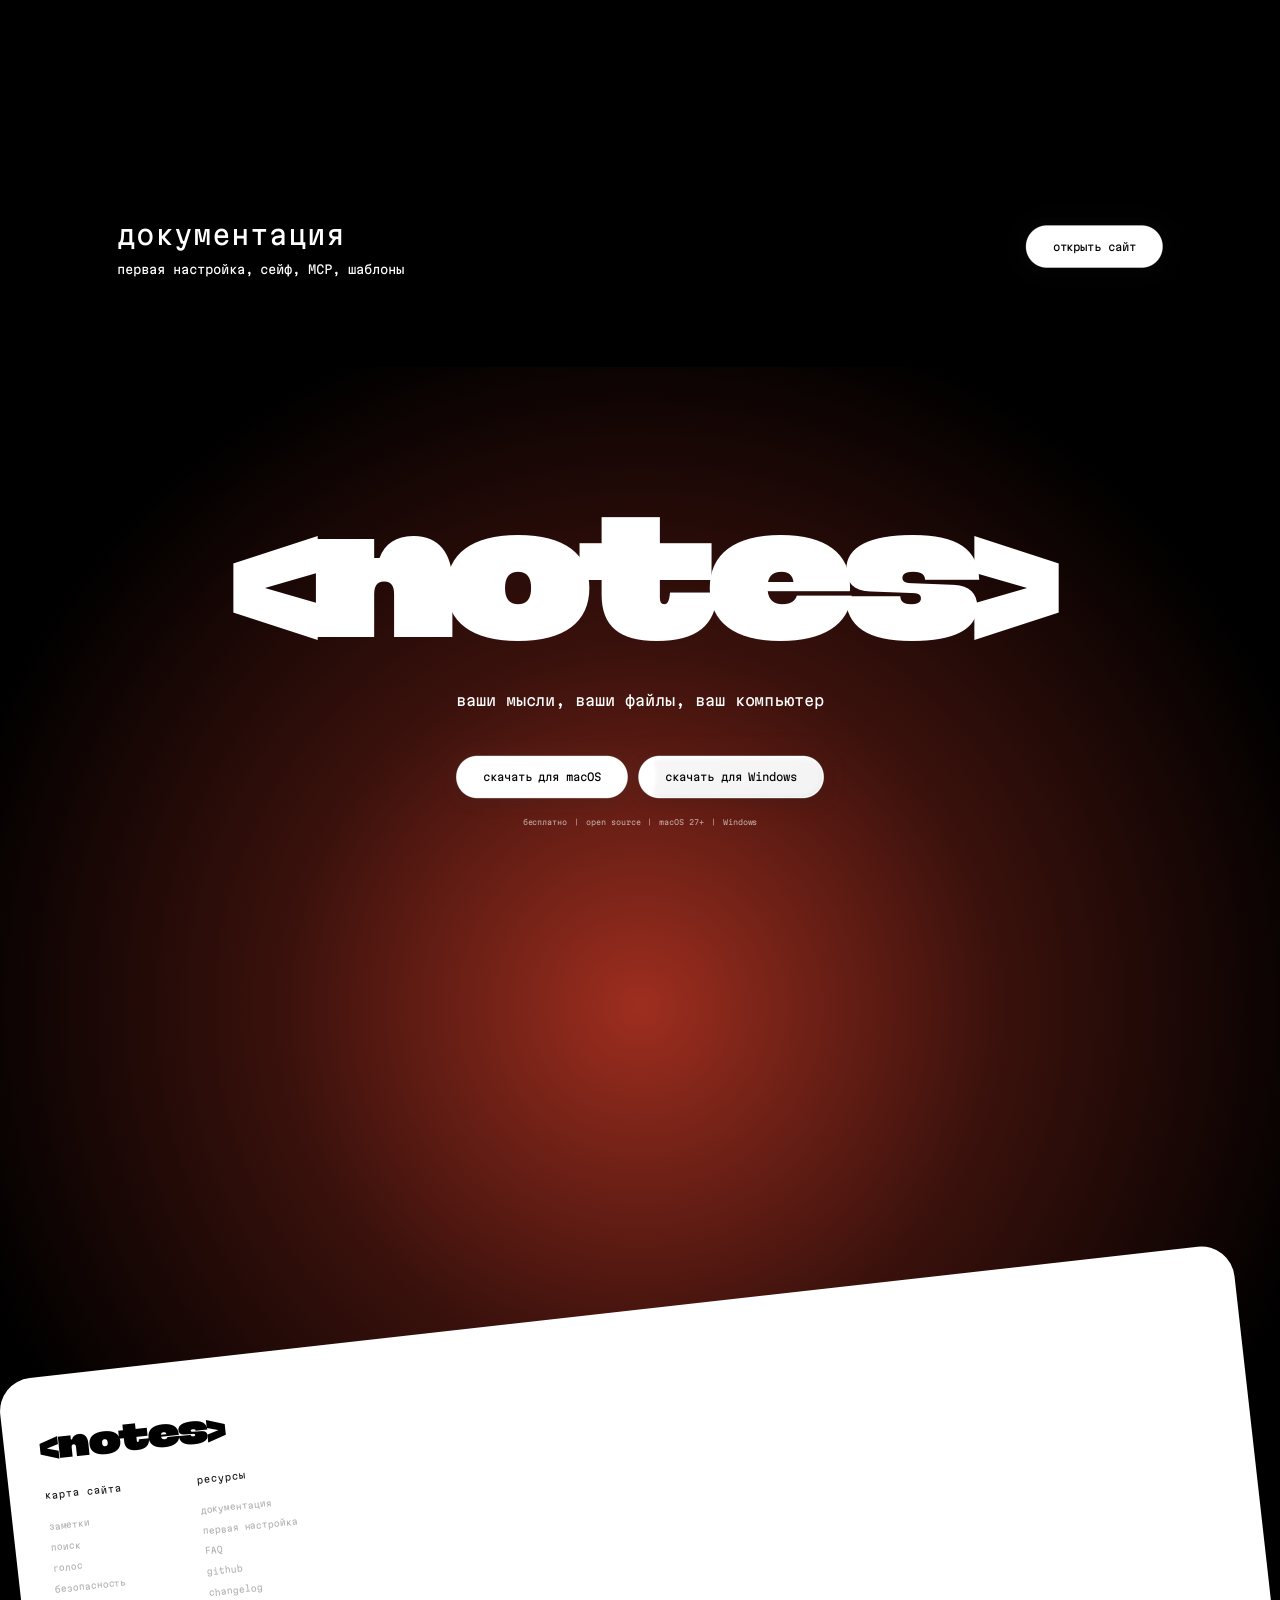
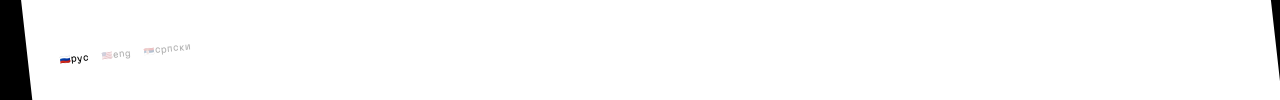
==== commit 0425ac58: "Feature / Match download button and scroll reveals" ====
--- a/index.html
+++ b/index.html
@@ -88,7 +88,7 @@
           <span class="js-place">место для</span>
           <span class="hero__word"><span class="js-word">мыслей</span></span>
         </h1>
-        <a class="hero__download" href="#">Скачать</a>
+        <a class="hero__download" href="https://github.com/EdinstvoAI/-notes-/releases/download/multi-v1.1.3-beta/notes_1.1.3-beta_aarch64.dmg">Скачать</a>
         <span class="hero__os">macOS 27+</span>
       </section>
 
@@ -165,7 +165,7 @@
     <section class="docs" id="faq"><div><h2>документация</h2><p>первая настройка, сейф, MCP, шаблоны</p></div><edinstvo-glass class="glass-button" frost="0.16" refraction="0.48" thickness="12" depth="18" tint="#ffffff" transparency="0.12" foreground="#000"><a href="#">открыть сайт</a></edinstvo-glass></section>
 
     <section class="bottom">
-      <div class="cta"><h2>&lt;notes&gt;</h2><p>ваши мысли, ваши файлы, ваш компьютер</p><div><edinstvo-glass class="glass-button" frost="0.14" refraction="0.5" tint="#ffffff" transparency="0.18" foreground="#000"><a href="#">скачать для macOS</a></edinstvo-glass><edinstvo-glass class="glass-button" frost="0.14" refraction="0.5" tint="#ffffff" transparency="0.18" foreground="#000"><a href="#">скачать для Windows</a></edinstvo-glass></div><small>бесплатно　|　open source　|　macOS 27+　|　Windows</small></div>
+      <div class="cta"><h2>&lt;notes&gt;</h2><p>ваши мысли, ваши файлы, ваш компьютер</p><div><edinstvo-glass class="glass-button" frost="0.14" refraction="0.5" tint="#ffffff" transparency="0.18" foreground="#000"><a href="https://github.com/EdinstvoAI/-notes-/releases/download/multi-v1.1.3-beta/notes_1.1.3-beta_aarch64.dmg">скачать для macOS</a></edinstvo-glass><edinstvo-glass class="glass-button" frost="0.14" refraction="0.5" tint="#ffffff" transparency="0.18" foreground="#000"><a href="https://github.com/EdinstvoAI/-notes-/releases/download/multi-v1.1.3-beta/notes_1.1.3-beta_x64-setup.exe">скачать для Windows</a></edinstvo-glass></div><small>бесплатно　|　open source　|　macOS 27+　|　Windows</small></div>
       <footer class="footer">
         <div class="footer__sheet"></div>
         <a class="footer__logo" href="#">&lt;notes&gt;</a>
--- a/styles.css
+++ b/styles.css
@@ -106,8 +106,21 @@
 }
 .hero__word span.is-out { transform: translateY(-45%); opacity: 0; filter: blur(10rem); }
 .hero__word span.is-in { transform: translateY(45%); opacity: 0; filter: blur(10rem); transition: none; }
-.hero__download { position:absolute;left:50%;top:420rem;translate:-50% 0;padding:20rem 38rem;border-radius:50%;background:#fff;font-size:14rem;box-shadow:0 8rem 30rem #e54d3366; }
-.hero__os { position:absolute;left:0;right:0;top:500rem;text-align:center;font-size:12rem; }
+.hero__download {
+  position: absolute;
+  left: 50%;
+  top: 481rem;
+  translate: -50% 0;
+  display: grid;
+  place-items: center;
+  width: 137rem;
+  height: 58rem;
+  border-radius: 34rem;
+  background: #fff;
+  color: #000;
+  font-size: 13rem;
+}
+.hero__os { position:absolute;left:0;right:0;top:559rem;text-align:center;font-size:13rem; }
 
 /* white sheet */
 .sheet {
@@ -153,7 +166,7 @@
 .card p { font-size: 14rem; color: rgba(0,0,0,.4); }
 
 /* exact long-form layout from Figma node 207:8276 */
-.sheet{height:546rem;margin-top:-51rem;display:grid;place-items:center}.sheet .lead{position:static;translate:none;width:1340rem;margin:0;font-size:40rem;line-height:1.05}
+.sheet{height:546rem;margin-top:-112rem;display:grid;place-items:center}.sheet .lead{position:static;translate:none;width:1340rem;margin:0;font-size:40rem;line-height:1.05}
 .feature__copy{text-align:center}.feature__copy h2{font-size:40rem;font-weight:400;line-height:1.05}.feature__copy p{font-size:18rem;line-height:1.35;opacity:.45;margin-top:20rem}
 .voice-feature{position:relative;z-index:1;height:936rem;margin-top:-116rem;overflow:hidden;background:#000;color:#e54d33}.voice-rays{position:absolute;inset:-2%;background:url("assets/img/voice-new.webp") center/cover no-repeat;animation:rays 8s ease-in-out infinite alternate}.voice-feature .feature__copy{position:absolute;z-index:2;left:610rem;top:336rem;width:700rem}.voice-feature .feature__copy p{opacity:.7}@keyframes rays{to{transform:scale(1.025)}}
 .search-feature{height:1000rem;background:#e54d33 url("assets/img/hero-new.webp") center bottom/100% auto no-repeat;color:#fff}.search-screen{position:relative;height:414rem;border-radius:50rem;background:#fff;color:#000;display:grid;place-items:center;overflow:hidden}.search-label{font-size:40rem}.search-ui{position:absolute;width:900rem;opacity:0;transform:translateY(30rem);transition:.45s}.search-feature.is-active .search-label{opacity:0}.search-feature.is-active .search-ui{opacity:1;transform:none}.search-field{height:72rem;border-bottom:2rem solid #111;display:flex;align-items:center;gap:22rem;font-size:27rem}.search-field i{width:2rem;height:30rem;background:#e54d33;animation:blink .7s step-end infinite}@keyframes blink{50%{opacity:0}}.search-status{margin-top:14rem;font-size:12rem;opacity:.4}.search-result{margin-top:24rem;padding:22rem 28rem;background:#f1f1f1;border-radius:14rem;opacity:0;transition:.35s}.search-result.is-found{opacity:1}.search-result small{opacity:.35}.search-result h3{font-size:19rem;margin:9rem 0}.search-result p{font-size:12rem;opacity:.5}.search-copy{width:680rem;margin-left:120rem;padding-top:200rem}.search-copy h2{font-size:40rem;font-weight:400;line-height:1.05}.search-copy p{font-size:17rem;line-height:1.35;margin-top:30rem}
@@ -244,7 +257,6 @@
 }
 .hero { color: #fff; }
 .hero__path text { fill: #fff; }
-.hero__download { color: #111; }
 .nav {
   --nav-rgb: 32 12 8;
   color: #fff;
@@ -268,15 +280,17 @@
 }
 .sheet.scroll-scene {
   display: block;
-  background: transparent;
+  background: linear-gradient(transparent 100rem, #060606 100rem);
   padding: 0;
 }
 .sheet .scene-frame {
-  border-radius: inherit;
+  border-radius: 50rem 50rem 0 0;
   isolation: isolate;
   background: #fff;
   padding-inline: 24rem;
-}
+  transition: border-radius .25s ease;
+}
+.sheet.is-flat .scene-frame { border-radius: 0; }
 .sheet .scene-frame::before {
   content: "";
   position: absolute;
@@ -286,7 +300,11 @@
   background: #060606;
   opacity: var(--shade, 0);
 }
-.sheet .lead { opacity: calc(1 - var(--shade, 0)); }
+.sheet .lead {
+  max-width: 100%;
+  opacity: calc(var(--lead-in, 1) * (1 - var(--shade, 0)));
+  transform: translateY(calc((1 - var(--lead-in, 1)) * 22rem));
+}
 .voice-feature { margin-top: 0; }
 .voice-rays { animation-play-state: paused; }
 .voice-feature.is-visible .voice-rays { animation-play-state: running; }
@@ -305,8 +323,8 @@
 .vault-feature { height: auto; margin-top: 0; padding-top: 0; }
 .vault-intro { height: 180svh; }
 .vault-intro .scene-frame {
-  opacity: calc(1 - var(--vanish, 0));
-  transform: scale(calc(1 - .12 * var(--vanish, 0)));
+  opacity: calc(var(--vault-in, 1) * (1 - var(--vanish, 0)));
+  transform: scale(calc(.9 + .1 * var(--vault-in, 1) - .12 * var(--vanish, 0)));
 }
 .vault-glass { width: min(748rem, 80vw, 74svh); height: auto; aspect-ratio: 1; }
 .vault-ring {
@@ -352,11 +370,25 @@
 .mini-features p:nth-child(2) { --pointer-color: #6356bb; --from-x: -12vw; --arrival: .12s; }
 .mini-features p:nth-child(3) { --pointer-color: #52525b; --from-x: 12vw; --arrival: .24s; }
 .mini-features p:nth-child(4) { --pointer-color: #286894; --from-x: 24vw; --arrival: .36s; }
-.mini-features.is-visible p { animation: agent-arrival .65s var(--arrival, 0s) cubic-bezier(.2,.8,.2,1) both; }
-.mini-features.is-visible .agent-pointer { display: block; animation: pointer-label 1.65s var(--arrival, 0s) both; }
-@keyframes agent-arrival { from { opacity: 0; transform: translate(var(--from-x), 90rem); } }
-@keyframes pointer-label { 85% { opacity: 1; } to { opacity: 0; } }
+.mini-features.will-reveal:not(.is-visible) p { visibility: hidden; }
+.mini-features.will-reveal.is-visible p { animation: agent-arrival 1.1s var(--arrival, 0s) ease-out both; }
+.mini-features.will-reveal.is-visible p > :is(b, span) { animation: agent-payload 1.1s var(--arrival, 0s) ease-out both; }
+.mini-features.will-reveal.is-visible .agent-pointer { display: block; animation: pointer-label 1.65s var(--arrival, 0s) both; }
+@keyframes agent-arrival {
+  from { transform: translate(calc(var(--from-x) * 1.5), 140rem) scale(.85); }
+  35% { transform: translate(var(--from-x), 55rem); }
+  to { transform: none; }
+}
+@keyframes agent-payload {
+  0%, 35% { opacity: 0; }
+}
+@keyframes pointer-label {
+  0% { opacity: 0; }
+  12%, 75% { opacity: 1; }
+  to { opacity: 0; }
+}
 @media (max-width: 767px) {
+  .sheet .scene-frame { border-radius: 34rem 34rem 0 0; }
   .mcp-feature .feature__copy { max-width: 100%; }
   .mcp-feature .feature__copy p { max-width: 100%; }
   .vault-ring { width: min(236rem, 60vw, 56svh); }
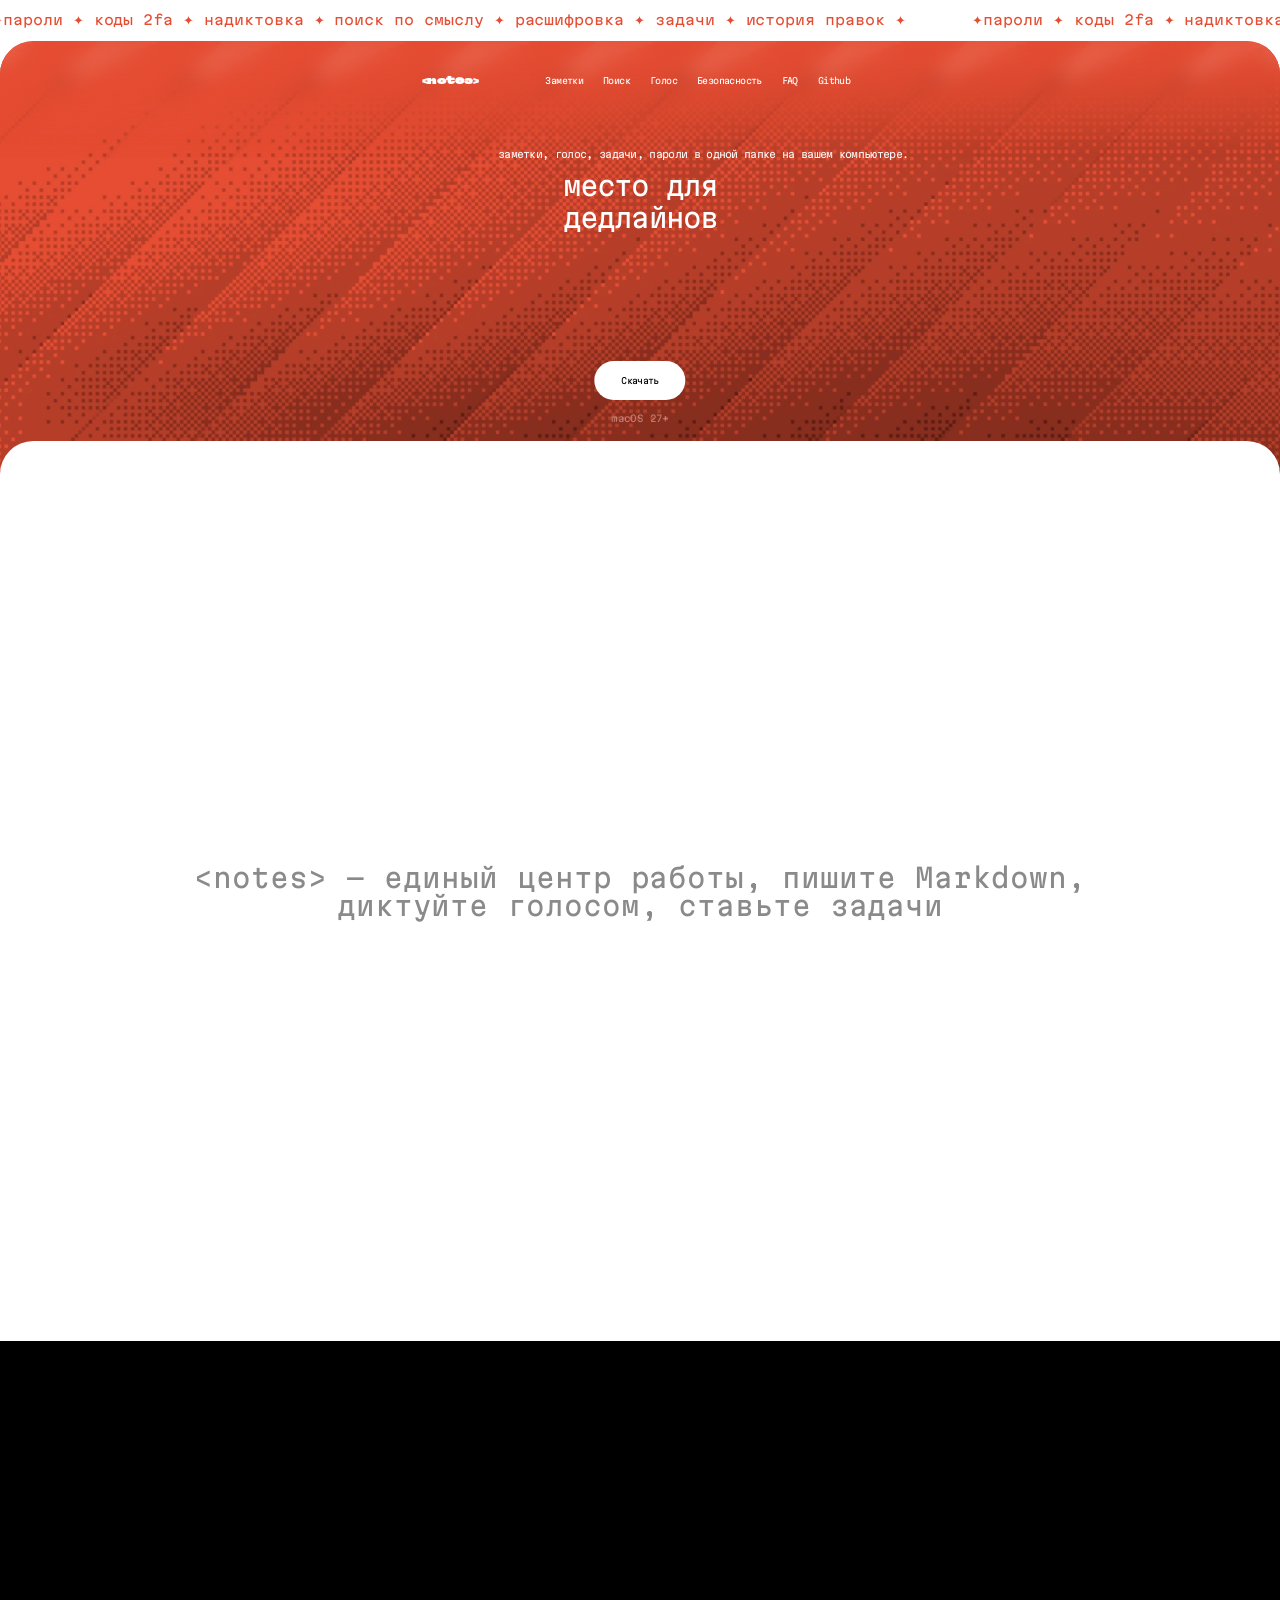
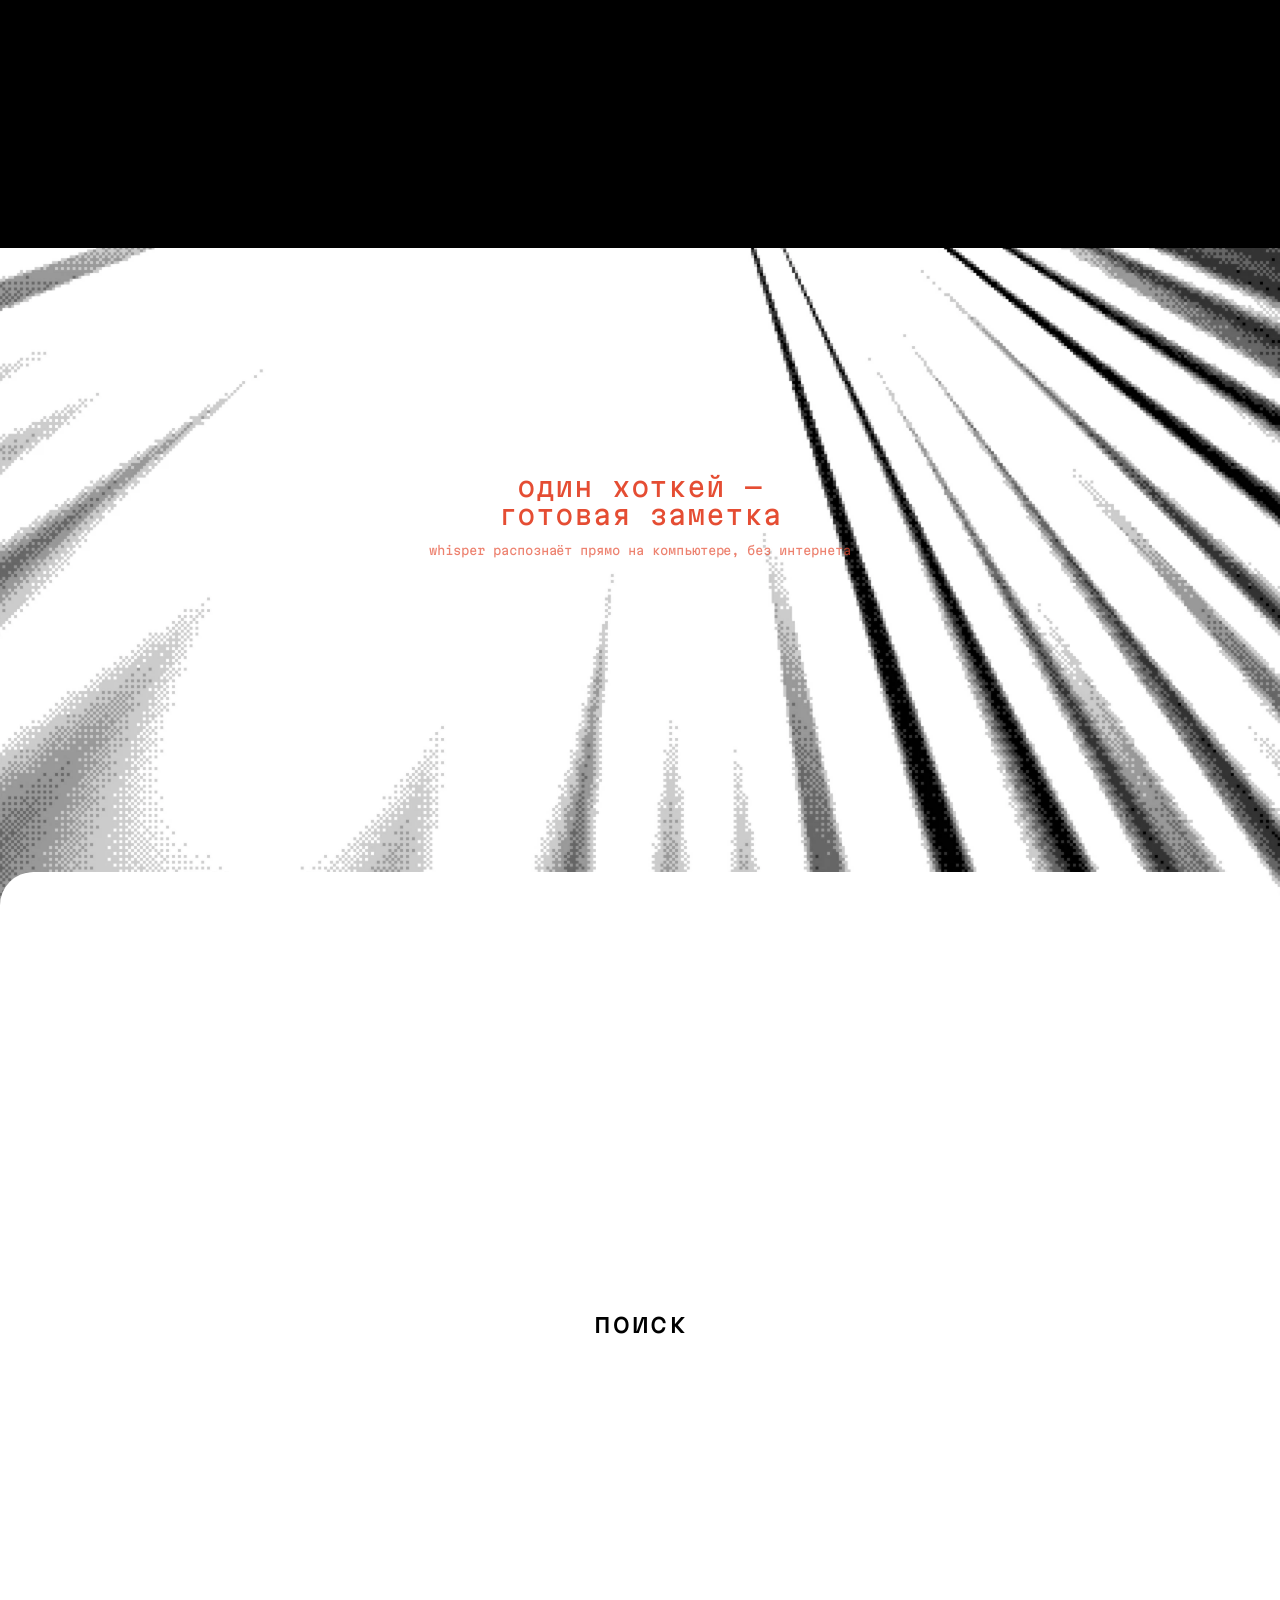
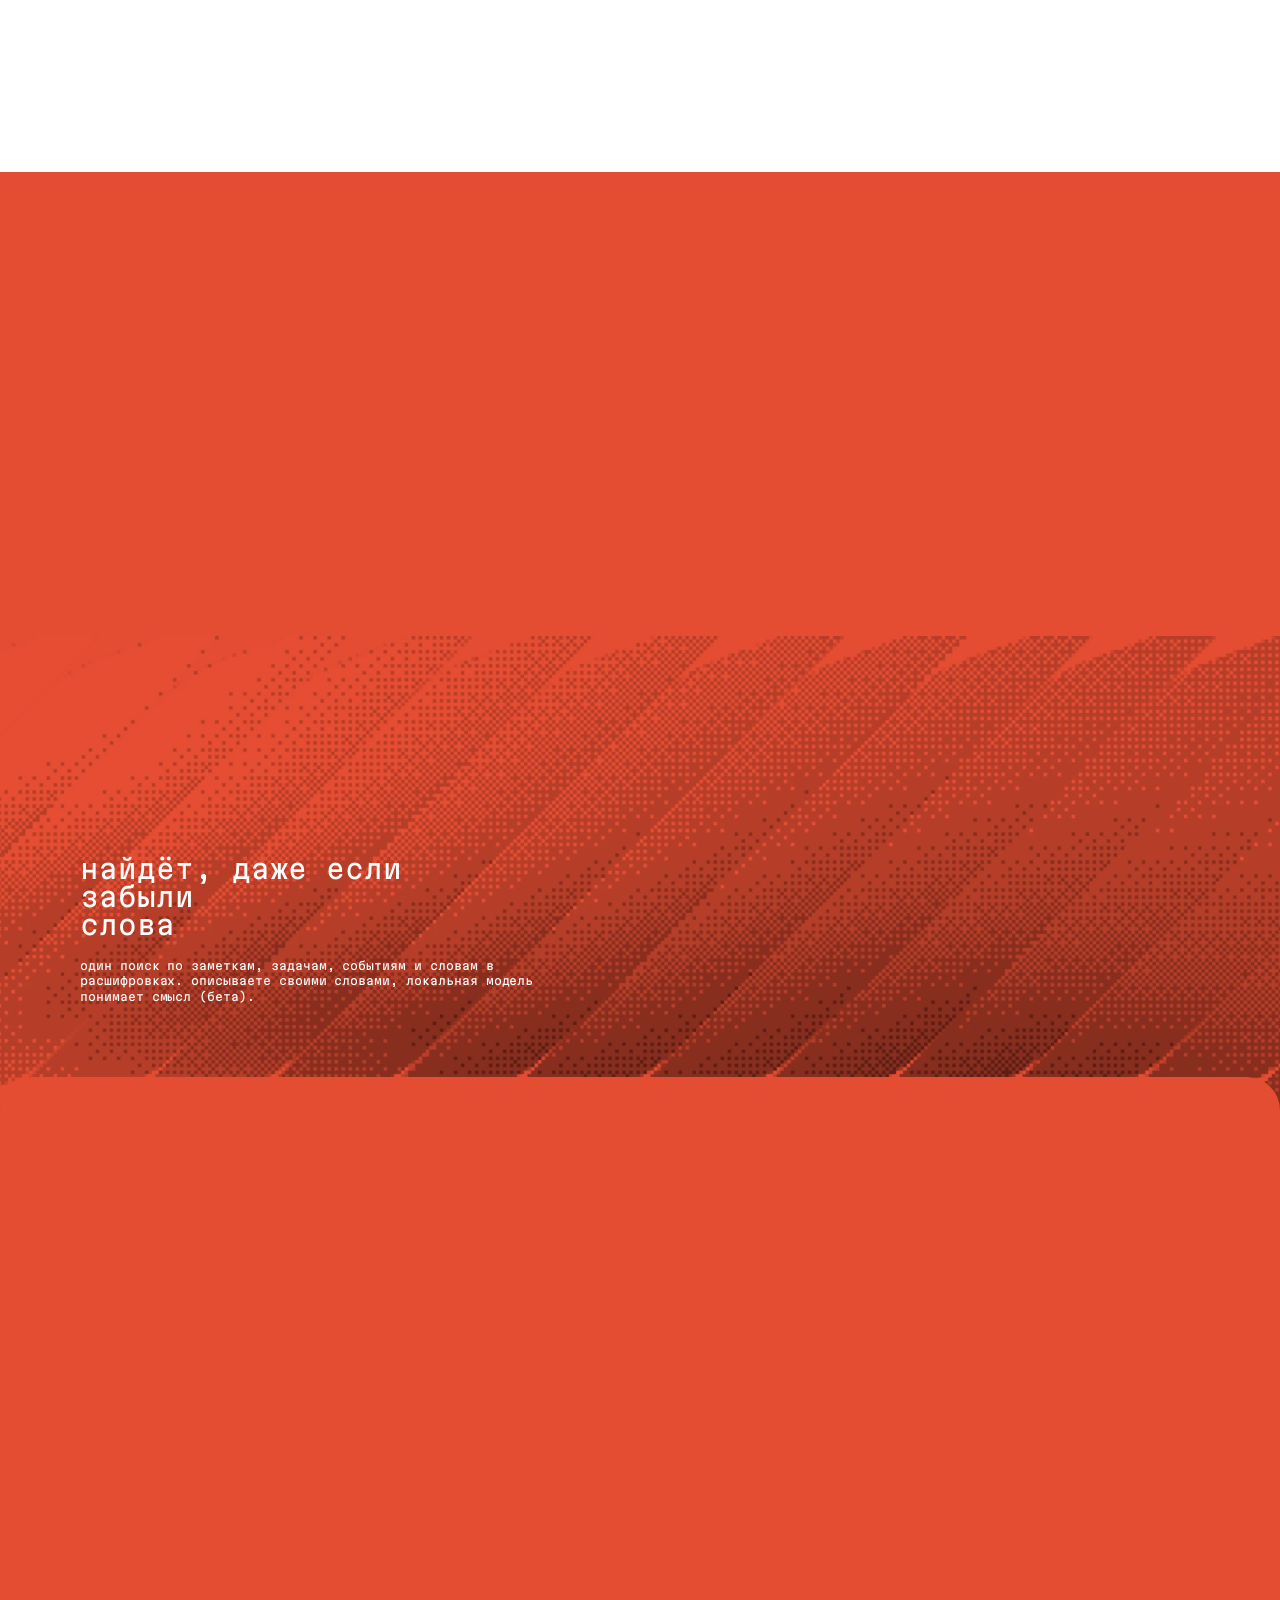
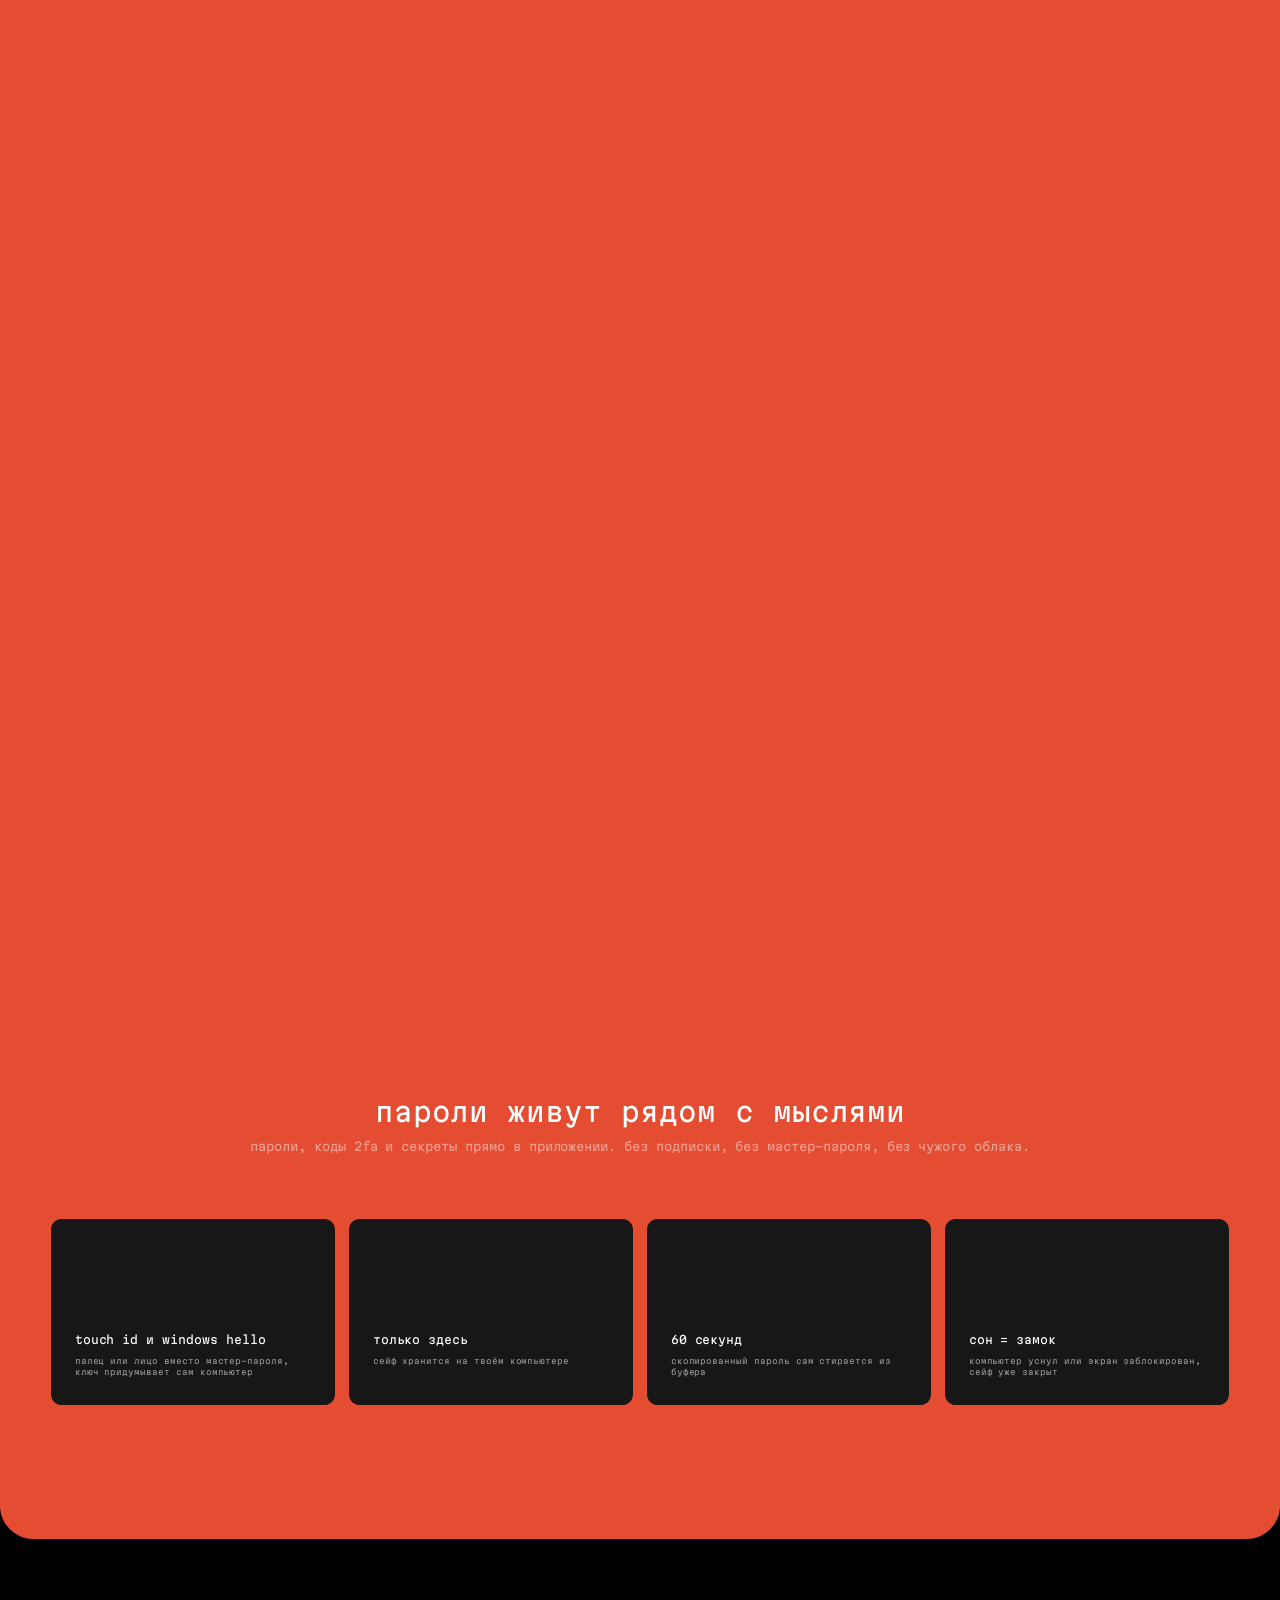
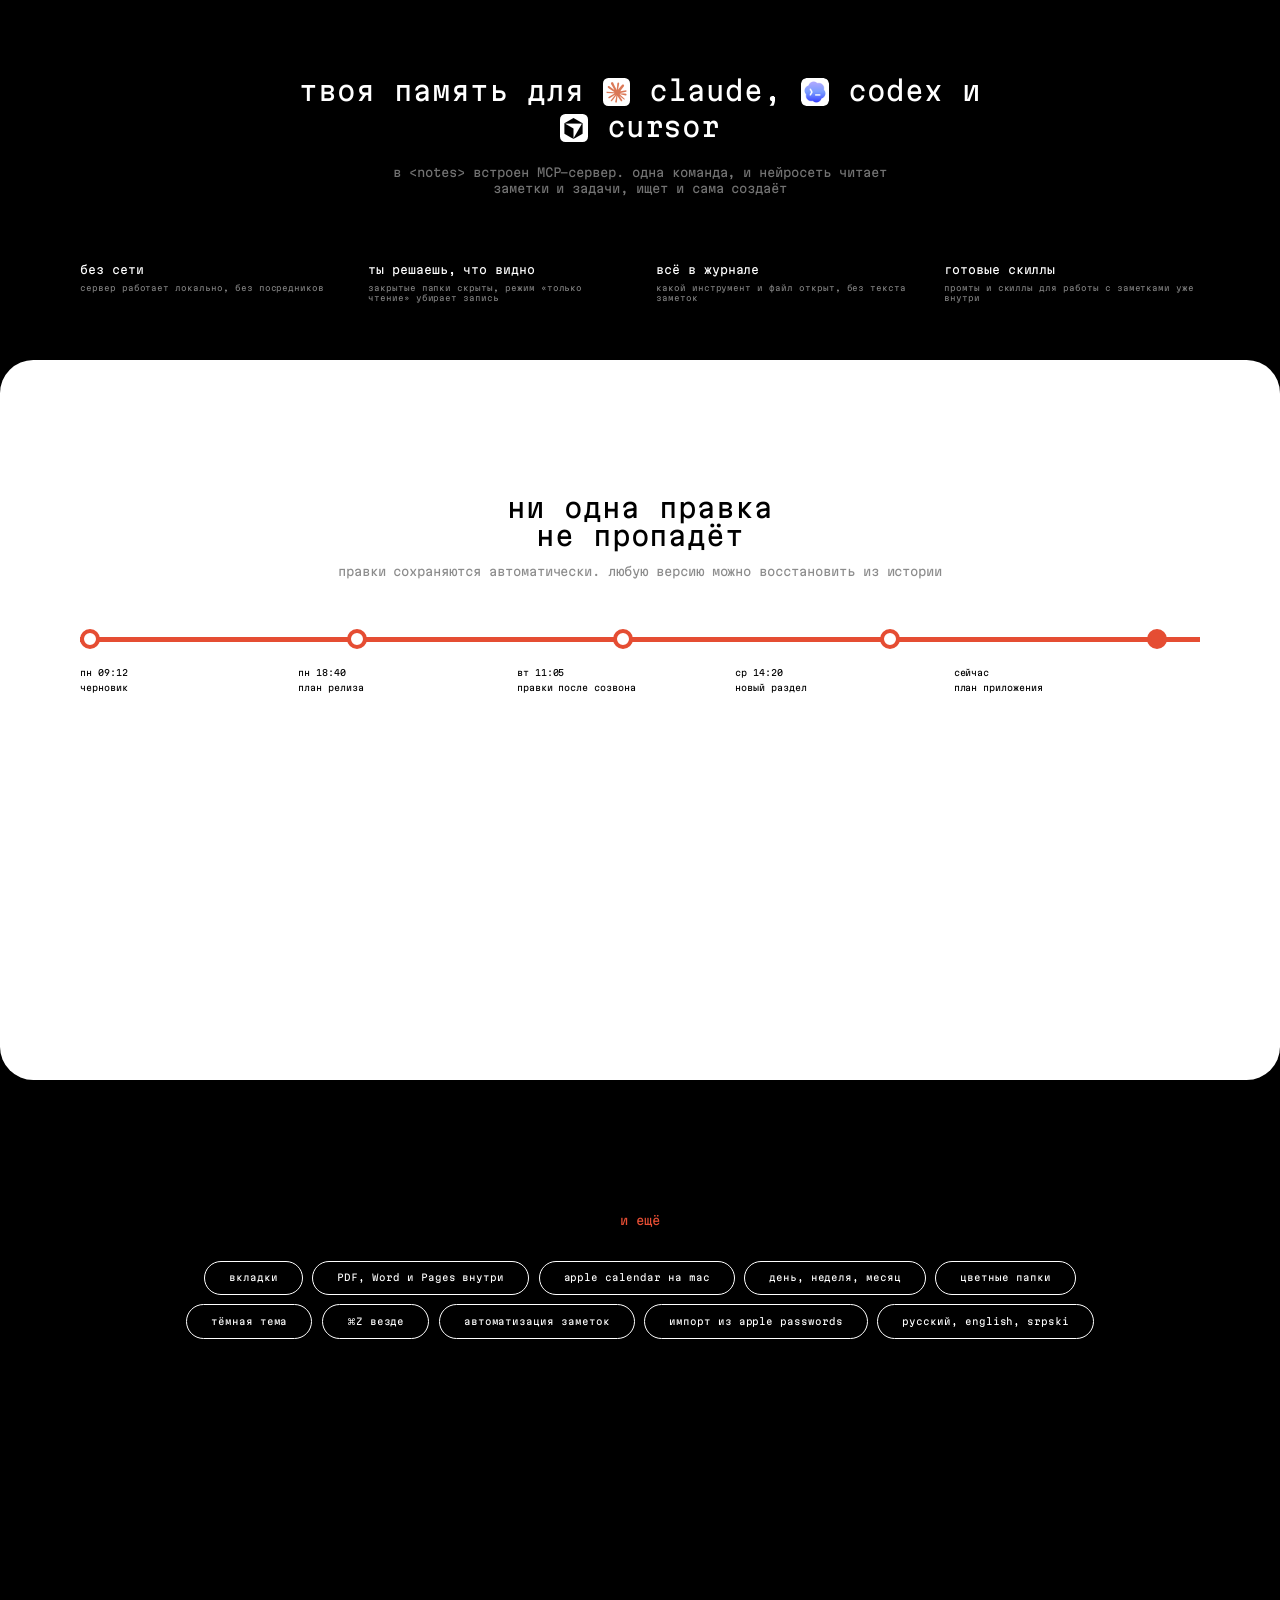
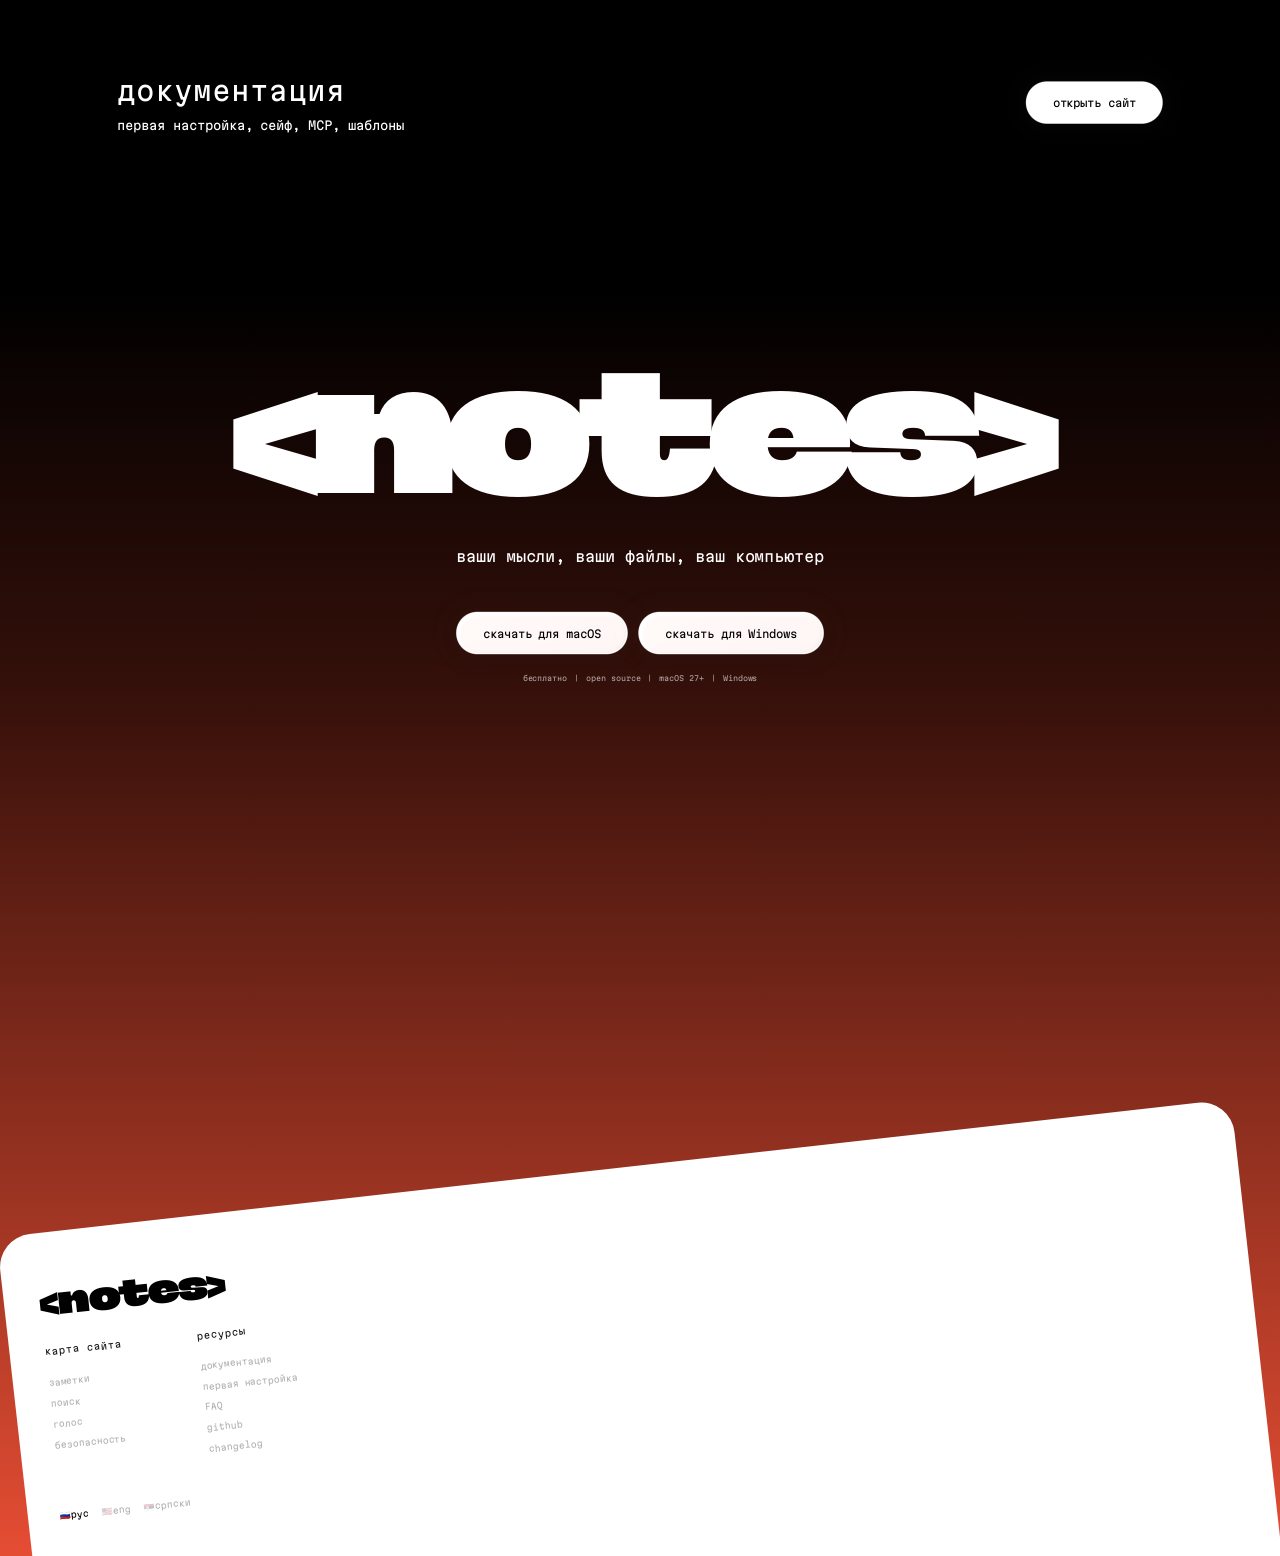
==== commit e339d4ad: "Fix / Match the Figma hero and ticker" ====
--- a/index.html
+++ b/index.html
@@ -66,6 +66,7 @@
 
   <main class="page">
     <header class="nav">
+      <span class="nav__art" aria-hidden="true"></span>
       <a class="nav__logo" href="#">&lt;notes&gt;</a>
       <nav class="nav__links">
         <a href="#notes">Заметки</a>
--- a/styles.css
+++ b/styles.css
@@ -30,7 +30,7 @@
 /* ticker */
 .ticker {
   position: fixed; inset: 0 0 auto; height: 138rem; z-index: 0;
-  background: #e54d33; color: #fff; overflow: hidden;
+  background: #fff; color: #e54d33; overflow: hidden;
 }
 .ticker__track {
   position: absolute; left: -12rem; top: 20rem;
@@ -41,15 +41,19 @@
 .ticker__track span { padding-right: 100rem; }
 @keyframes ticker { to { transform: translateX(-50%); } }
 
-.page { position: relative; z-index: 1; padding-top: 61rem; }
+.page { position: relative; z-index: 1; padding-top: 61rem; background: #000; background-clip: content-box; }
 
 /* nav */
+@property --nav-tint {
+  syntax: "<color>";
+  inherits: true;
+  initial-value: #e54d33;
+}
 .nav {
   --nav-h: 176rem;
   position: sticky; top: 0; z-index: 10;
   height: var(--nav-h); margin-bottom: calc(-1 * var(--nav-h));
   border-radius: 50rem 50rem 0 0;
-  background: url("assets/img/nav.webp") 0 0 / 100% 100%;
 }
 .nav::before {
   content: ""; position: absolute; inset: 0; border-radius: inherit; z-index: -1;
@@ -71,18 +75,13 @@
 }
 .nav__links {
   position: absolute; left: 818rem; top: 51rem;
-  display: flex; gap: 30rem; font-size: 13rem;
+  display: flex; gap: 30rem; font-size: 13rem; letter-spacing: -.07em;
 }
 .nav__links a, .footer a { transition: opacity .2s; }
 .nav__links a:hover { opacity: .5; }
 
 /* hero */
-.top { position: relative; }
-/* dark backing so the sheet's rounded bottom corners sit on the bottom gradient */
-.top::after {
-  content: ""; position: absolute; left: 0; right: 0; bottom: 0; height: 60rem;
-  background: #1b0906; z-index: 1;
-}
+.top { position: relative; background: linear-gradient(#fff 50rem, transparent 50rem); }
 .hero {
   position: sticky; top: 0;
   height: 712rem;
@@ -97,7 +96,7 @@
 .hero__title {
   position: absolute; left: 0; right: 0; top: 192rem;
   display: flex; flex-direction: column; align-items: center;
-  font-weight: 400; font-size: 40rem; line-height: 48rem; white-space: nowrap;
+  font-weight: 400; font-size: 40rem; line-height: 48rem; letter-spacing: -.07em; white-space: nowrap;
 }
 .hero__word { position: relative; display: block; width: 100%; height: 48rem; }
 .hero__word span {
@@ -119,8 +118,9 @@
   background: #fff;
   color: #000;
   font-size: 13rem;
-}
-.hero__os { position:absolute;left:0;right:0;top:559rem;text-align:center;font-size:13rem; }
+  letter-spacing: -.07em;
+}
+.hero__os { position:absolute;left:0;right:0;top:559rem;text-align:center;font-size:14rem;letter-spacing:-.07em;opacity:.4; }
 
 /* white sheet */
 .sheet {
@@ -166,7 +166,7 @@
 .card p { font-size: 14rem; color: rgba(0,0,0,.4); }
 
 /* exact long-form layout from Figma node 207:8276 */
-.sheet{height:546rem;margin-top:-112rem;display:grid;place-items:center}.sheet .lead{position:static;translate:none;width:1340rem;margin:0;font-size:40rem;line-height:1.05}
+.sheet{margin-top:-112rem}.sheet .lead{position:static;translate:none;width:1340rem;margin:0;font-size:40rem;line-height:1.05}
 .feature__copy{text-align:center}.feature__copy h2{font-size:40rem;font-weight:400;line-height:1.05}.feature__copy p{font-size:18rem;line-height:1.35;opacity:.45;margin-top:20rem}
 .voice-feature{position:relative;z-index:1;height:936rem;margin-top:-116rem;overflow:hidden;background:#000;color:#e54d33}.voice-rays{position:absolute;inset:-2%;background:url("assets/img/voice-new.webp") center/cover no-repeat;animation:rays 8s ease-in-out infinite alternate}.voice-feature .feature__copy{position:absolute;z-index:2;left:610rem;top:336rem;width:700rem}.voice-feature .feature__copy p{opacity:.7}@keyframes rays{to{transform:scale(1.025)}}
 .search-feature{height:1000rem;background:#e54d33 url("assets/img/hero-new.webp") center bottom/100% auto no-repeat;color:#fff}.search-screen{position:relative;height:414rem;border-radius:50rem;background:#fff;color:#000;display:grid;place-items:center;overflow:hidden}.search-label{font-size:40rem}.search-ui{position:absolute;width:900rem;opacity:0;transform:translateY(30rem);transition:.45s}.search-feature.is-active .search-label{opacity:0}.search-feature.is-active .search-ui{opacity:1;transform:none}.search-field{height:72rem;border-bottom:2rem solid #111;display:flex;align-items:center;gap:22rem;font-size:27rem}.search-field i{width:2rem;height:30rem;background:#e54d33;animation:blink .7s step-end infinite}@keyframes blink{50%{opacity:0}}.search-status{margin-top:14rem;font-size:12rem;opacity:.4}.search-result{margin-top:24rem;padding:22rem 28rem;background:#f1f1f1;border-radius:14rem;opacity:0;transition:.35s}.search-result.is-found{opacity:1}.search-result small{opacity:.35}.search-result h3{font-size:19rem;margin:9rem 0}.search-result p{font-size:12rem;opacity:.5}.search-copy{width:680rem;margin-left:120rem;padding-top:200rem}.search-copy h2{font-size:40rem;font-weight:400;line-height:1.05}.search-copy p{font-size:17rem;line-height:1.35;margin-top:30rem}
@@ -180,7 +180,7 @@
 /* bottom */
 .bottom {
   position: relative; height: 2000rem; overflow: hidden;
-  background: radial-gradient(circle at 50% 48%, #9e2e1f 0, #3a110c 38%, #000 75%);
+  background: linear-gradient(to bottom, #000 5%, #35100a 35%, #e54d33 100%);
 }
 .wip {
   position: absolute; left: 0; right: 0; top: 323rem;
@@ -216,8 +216,9 @@
   .nav { --nav-h: 160rem; border-radius: 34rem 34rem 0 0; }
   .nav__logo { left: 0; right: 0; top: 22rem; text-align: center; font-size: 16rem; }
   .nav__links {
-    left: 0; right: 0; top: 52rem; justify-content: center; gap: 14rem; font-size: 11rem;
-    flex-wrap: wrap; padding: 0 16rem;
+    left: 0; right: 0; top: max(45px, 52rem); justify-content: center;
+    gap: 6px clamp(8px, 3vw, 18px); font-size: clamp(10px, 11rem, 14px);
+    flex-wrap: wrap; padding: 0 clamp(8px, 4vw, 20px);
   }
   .hero {
     height: 600rem; border-radius: 34rem;
@@ -258,54 +259,59 @@
 .hero { color: #fff; }
 .hero__path text { fill: #fff; }
 .nav {
-  --nav-rgb: 32 12 8;
+  --nav-tint: #e54d33;
   color: #fff;
-  background: linear-gradient(rgb(var(--nav-rgb) / .7), transparent 90%);
+  background: linear-gradient(color-mix(in srgb, var(--nav-tint) 70%, transparent), transparent 90%);
   pointer-events: none;
-  transition: color .2s, border-radius .5s;
-}
-.nav a { pointer-events: auto; }
-.nav[data-tone="light"] { --nav-rgb: 255 255 255; color: #111; }
-.nav[data-tone="dark"] { --nav-rgb: 14 14 14; }
-.nav[data-tone="orange"] { --nav-rgb: 164 45 28; }
-.is-stuck .nav::after { background: rgb(var(--nav-rgb) / .85); }
+  transition: --nav-tint .36s ease-in-out, color .36s ease-in-out, border-radius .5s;
+}
+.nav__art {
+  position: absolute;
+  inset: 0;
+  z-index: -1;
+  border-radius: inherit;
+  background: url("assets/img/nav-figma.webp") center / 100% 100% no-repeat;
+  opacity: 0;
+  transition: opacity .36s ease-in-out;
+}
+.nav:not([data-tone]) .nav__art,
+.nav[data-tone="hero"] .nav__art { opacity: 1; }
+.nav a { pointer-events: auto; white-space: nowrap; }
+.nav[data-tone="light"] { --nav-tint: #fff; color: #111; }
+.nav[data-tone="dark"] { --nav-tint: #0e0e0e; }
+.nav[data-tone="orange"] { --nav-tint: #a42d1c; }
+.is-stuck .nav::after { background: color-mix(in srgb, var(--nav-tint) 85%, transparent); }
 
 .scroll-scene { height: 165svh; }
 .scene-frame {
   position: sticky;
   top: 0;
+  inline-size: 100%;
   height: 100svh;
   display: grid;
   place-items: center;
 }
 .sheet.scroll-scene {
   display: block;
-  background: linear-gradient(transparent 100rem, #060606 100rem);
+  background: transparent;
   padding: 0;
 }
 .sheet .scene-frame {
-  border-radius: 50rem 50rem 0 0;
-  isolation: isolate;
+  border-radius: var(--top-radius, var(--seam)) var(--top-radius, var(--seam))
+    var(--bottom-radius, var(--seam)) var(--bottom-radius, var(--seam));
   background: #fff;
   padding-inline: 24rem;
-  transition: border-radius .25s ease;
-}
-.sheet.is-flat .scene-frame { border-radius: 0; }
-.sheet .scene-frame::before {
-  content: "";
-  position: absolute;
-  inset: 0;
-  z-index: -1;
-  border-radius: inherit;
-  background: #060606;
-  opacity: var(--shade, 0);
 }
 .sheet .lead {
   max-width: 100%;
-  opacity: calc(var(--lead-in, 1) * (1 - var(--shade, 0)));
+  opacity: var(--lead-in, 1);
   transform: translateY(calc((1 - var(--lead-in, 1)) * 22rem));
 }
-.voice-feature { margin-top: 0; }
+.sheet .lead span { color: #8a8a8a; transition: color .18s ease; }
+.sheet .lead .is-read { color: #000; }
+
+.page { --seam: 50rem; }
+.voice-feature { margin-top: -116rem; height: 986rem; }
 .voice-rays { animation-play-state: paused; }
 .voice-feature.is-visible .voice-rays { animation-play-state: running; }
 .voice-feature.is-visible h2 { animation: hotkey-reveal .65s ease-out both; }
@@ -315,12 +321,31 @@
   to { transform: none; clip-path: inset(0); }
 }
 
-.search-feature { height: auto; padding-bottom: 160rem; }
-.search-screen { height: 100svh; }
+.search-feature {
+  position: relative;
+  isolation: isolate;
+  z-index: 2;
+  height: auto;
+  margin-top: calc(-1 * var(--seam));
+  padding-bottom: 160rem;
+  background: none;
+}
+.search-feature::before {
+  content: "";
+  position: absolute;
+  inset: var(--seam) 0 0;
+  z-index: -1;
+  background: #e54d33 url("assets/img/hero-new.webp") center bottom / 100% auto no-repeat;
+}
+.search-screen {
+  height: 100svh;
+  border-radius: var(--top-radius, var(--seam)) var(--top-radius, var(--seam))
+    var(--bottom-radius, var(--seam)) var(--bottom-radius, var(--seam));
+}
 .search-label { transition: opacity .24s; }
 .search-ui { max-width: calc(100% - 40rem); }
 .search-copy { padding-top: 145rem; }
-.vault-feature { height: auto; margin-top: 0; padding-top: 0; }
+.vault-feature { height: auto; margin-top: calc(-1 * var(--seam)); padding-top: 0; }
 .vault-intro { height: 180svh; }
 .vault-intro .scene-frame {
   opacity: calc(var(--vault-in, 1) * (1 - var(--vanish, 0)));
@@ -339,6 +364,7 @@
 .vault-intro.is-orbiting .vault-ring { animation-play-state: running; }
 @keyframes vault-orbit { to { rotate: 1turn; } }
 .vault-feature .feature__copy { margin-top: 0; max-width: 100%; }
+.mcp-feature { margin-top: calc(-1 * var(--seam)); padding-top: 250rem; }
 
 .sr-only { position: absolute; width: 1px; height: 1px; overflow: hidden; clip-path: inset(50%); }
 .mcp-feature .feature__copy h2 { line-height: 1.35; }
@@ -388,12 +414,16 @@
   to { opacity: 0; }
 }
 @media (max-width: 767px) {
-  .sheet .scene-frame { border-radius: 34rem 34rem 0 0; }
+  .page { --seam: 34rem; }
+  .voice-feature { margin-top: -70rem; height: 684rem; }
+  .search-feature::before { background-size: auto 100%; }
+  .mcp-feature { padding-top: 164rem; }
   .mcp-feature .feature__copy { max-width: 100%; }
   .mcp-feature .feature__copy p { max-width: 100%; }
   .vault-ring { width: min(236rem, 60vw, 56svh); }
 }
 @media (prefers-reduced-motion: reduce) {
+  .nav, .nav__art { transition: none; }
   .scroll-scene { height: auto; }
   .scene-frame { position: relative; }
   .voice-feature.is-visible .voice-rays,
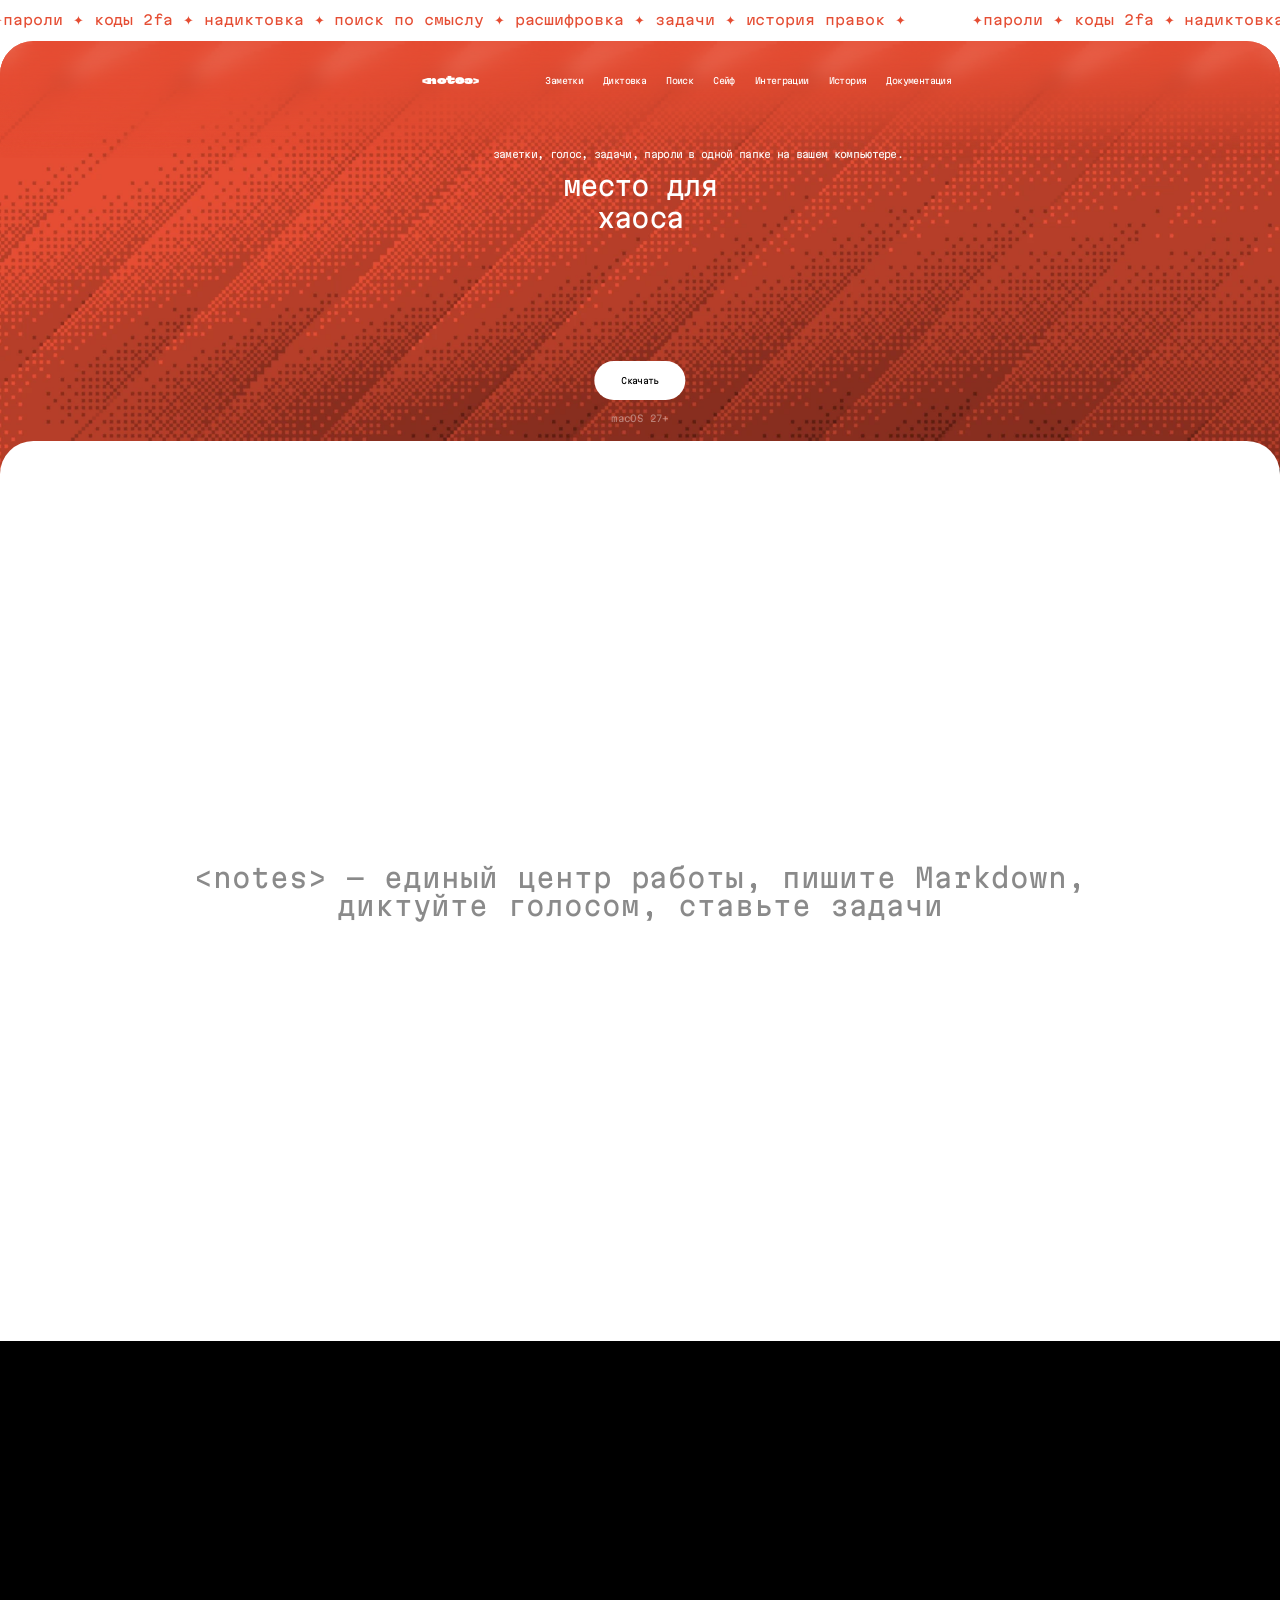
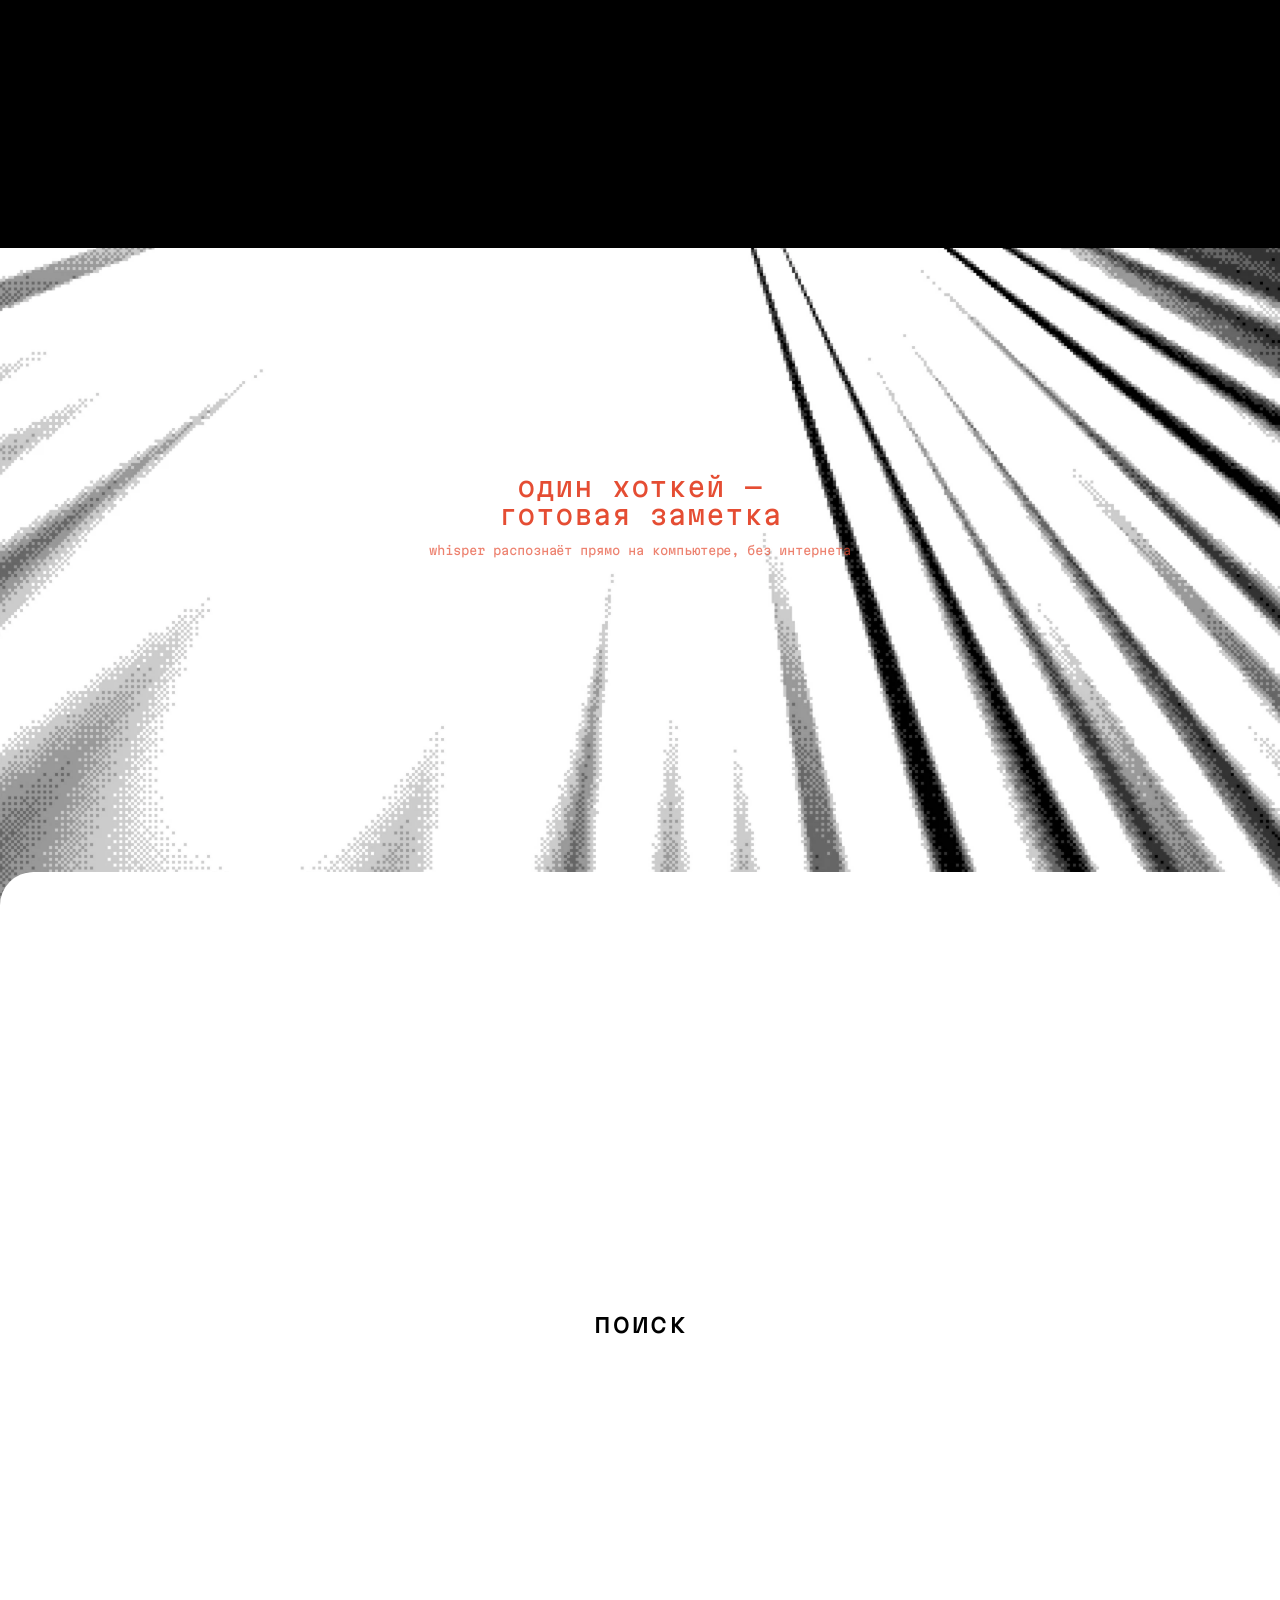
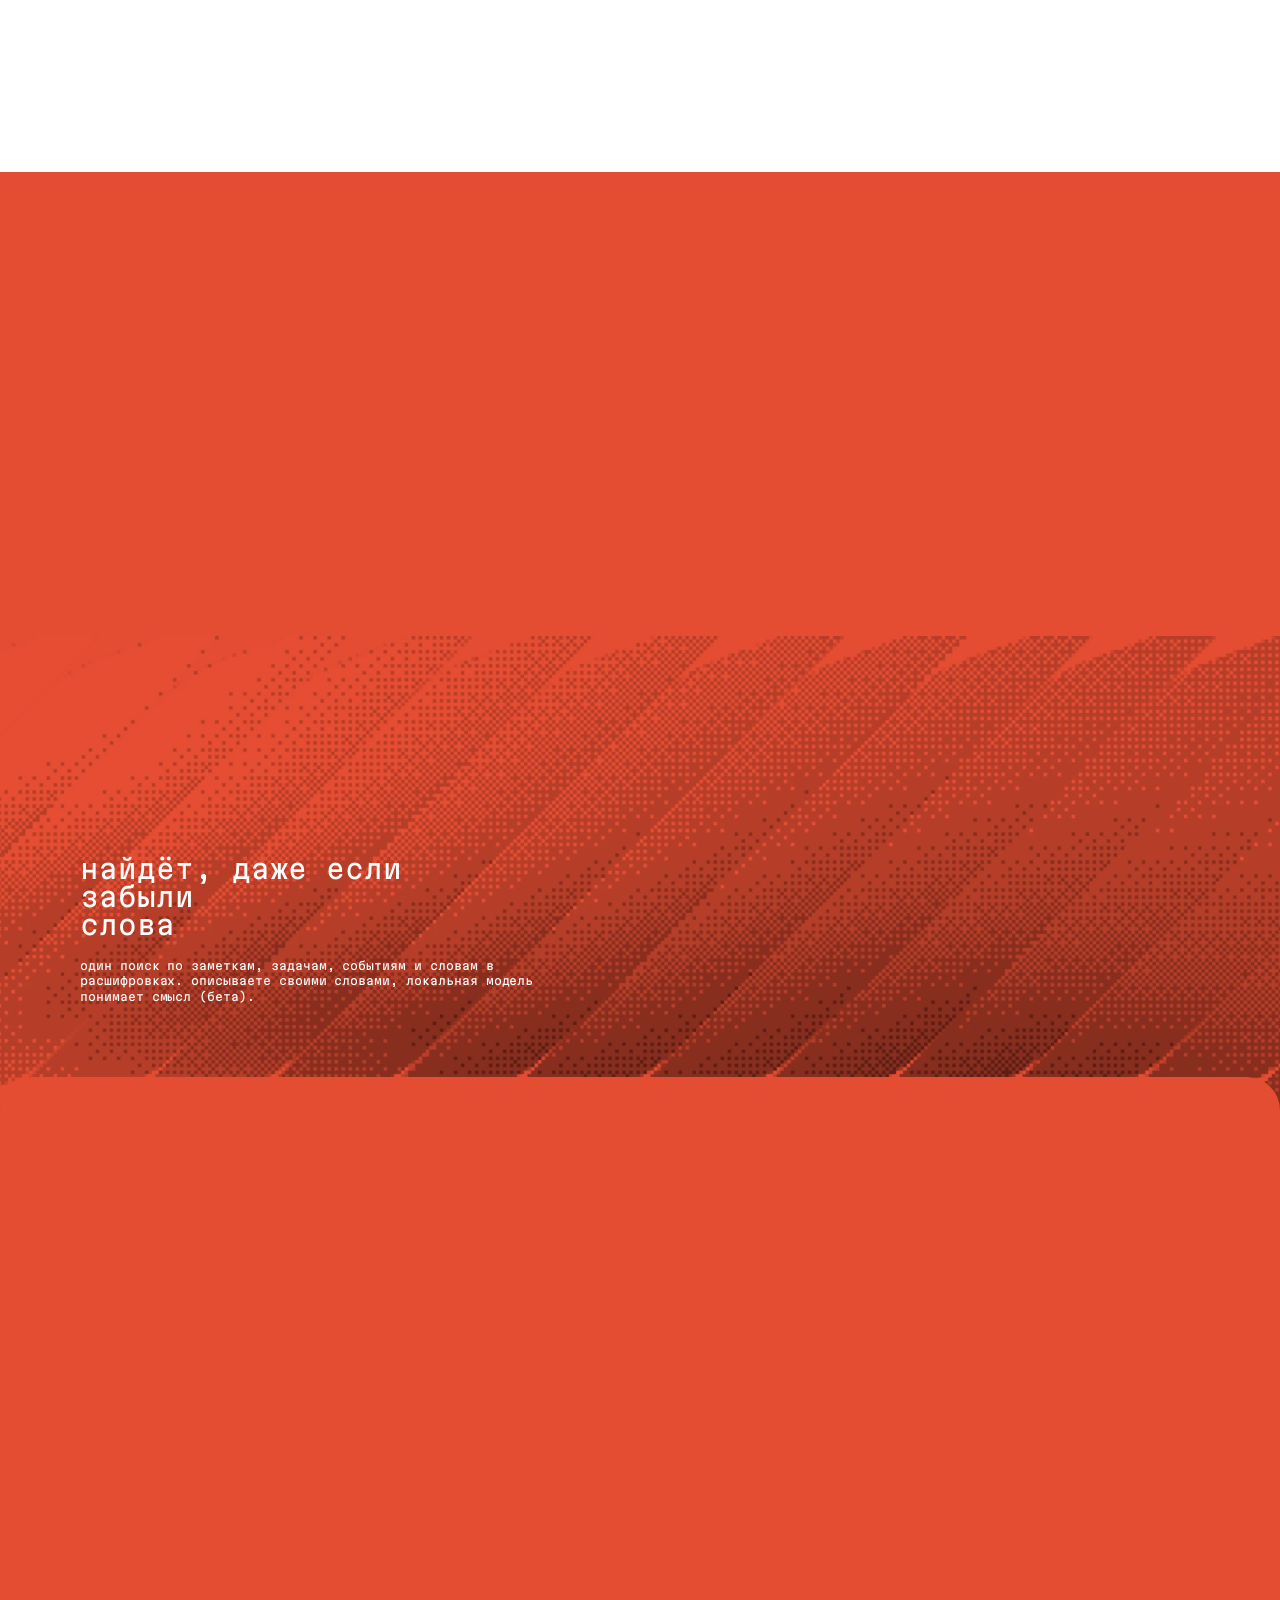
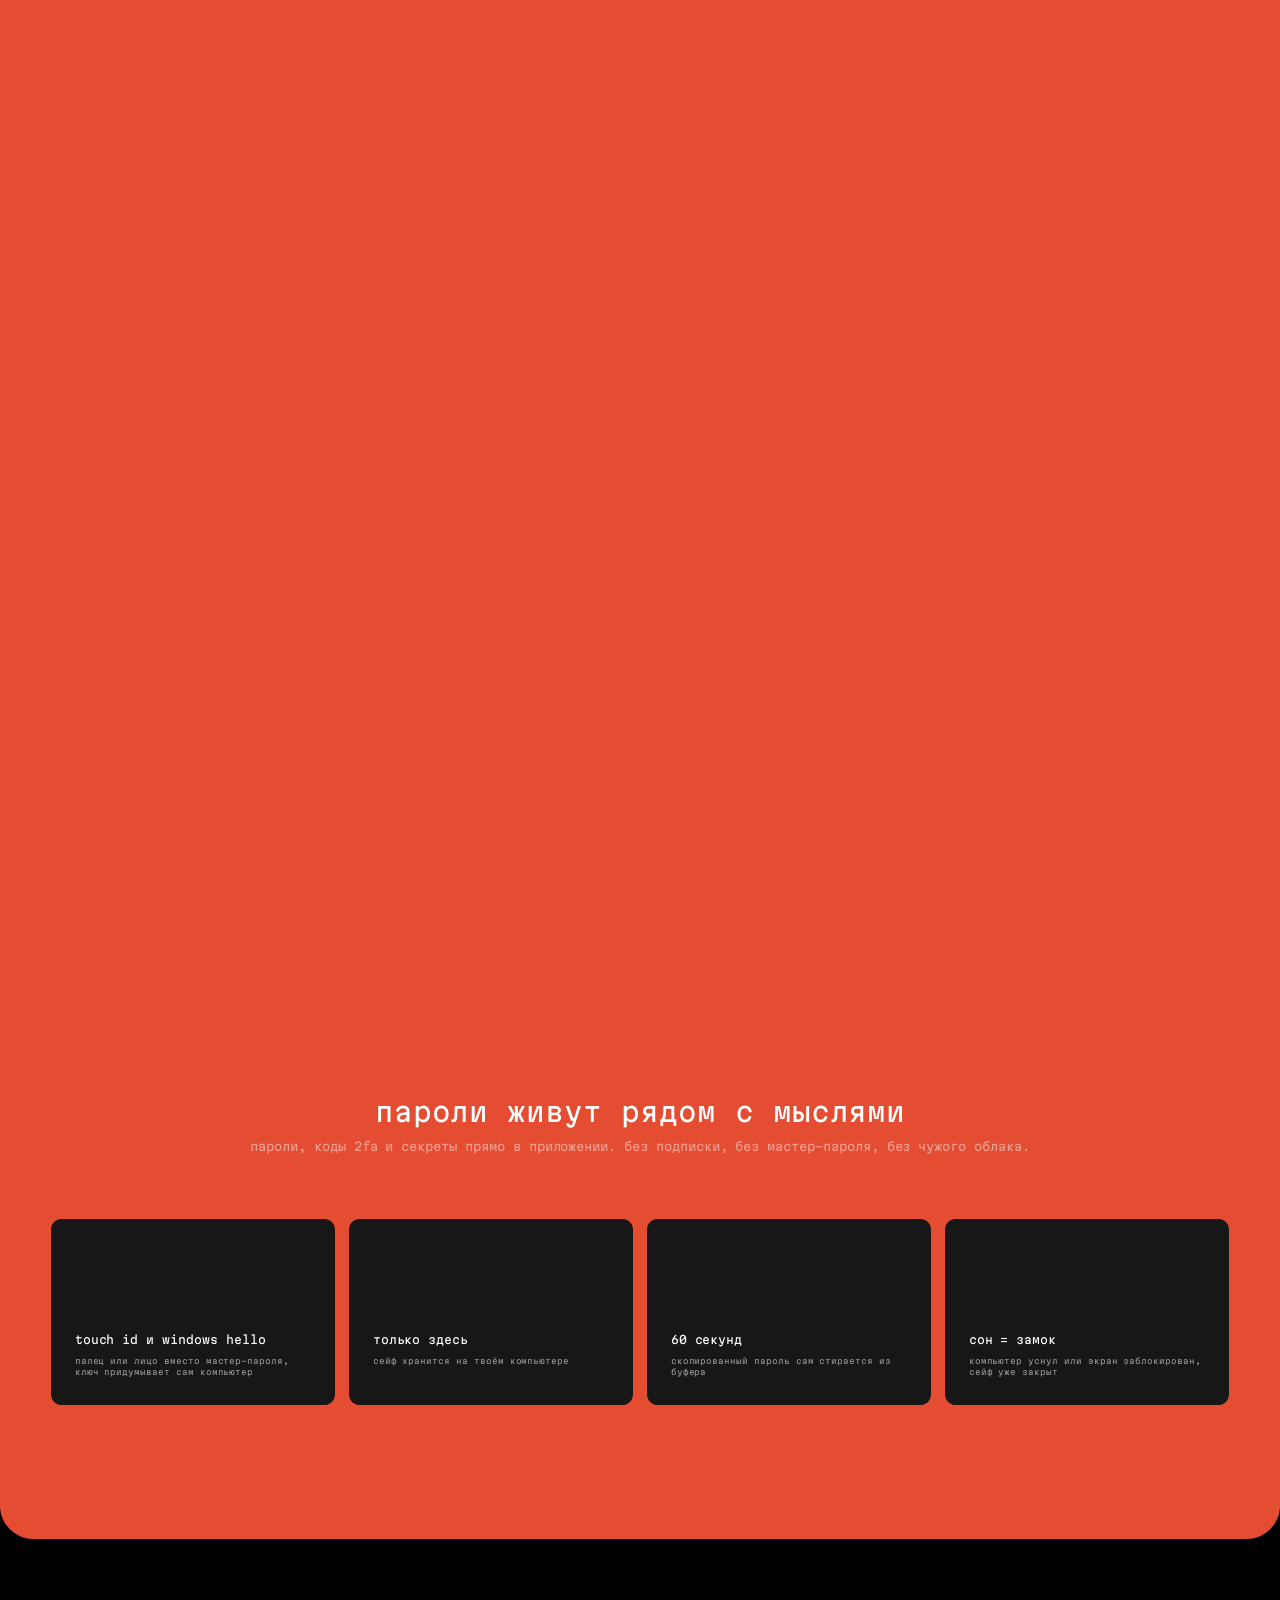
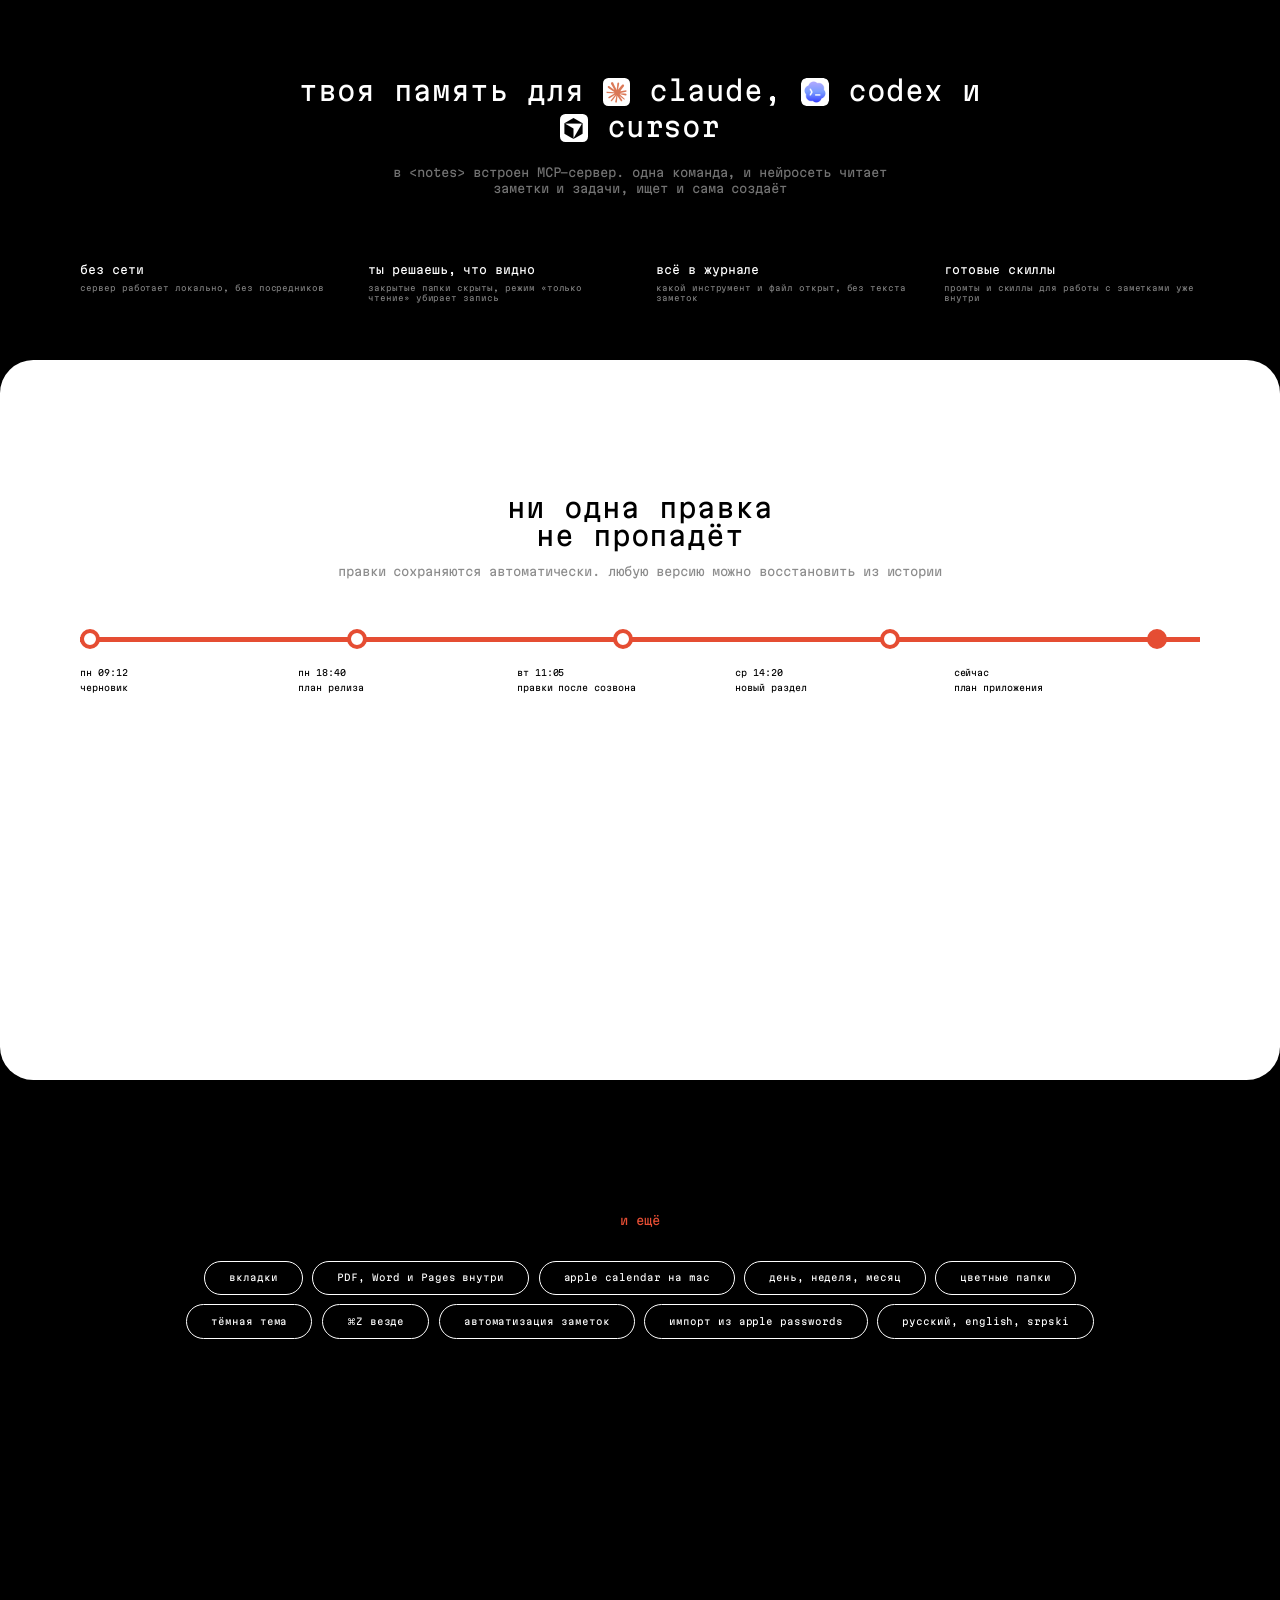
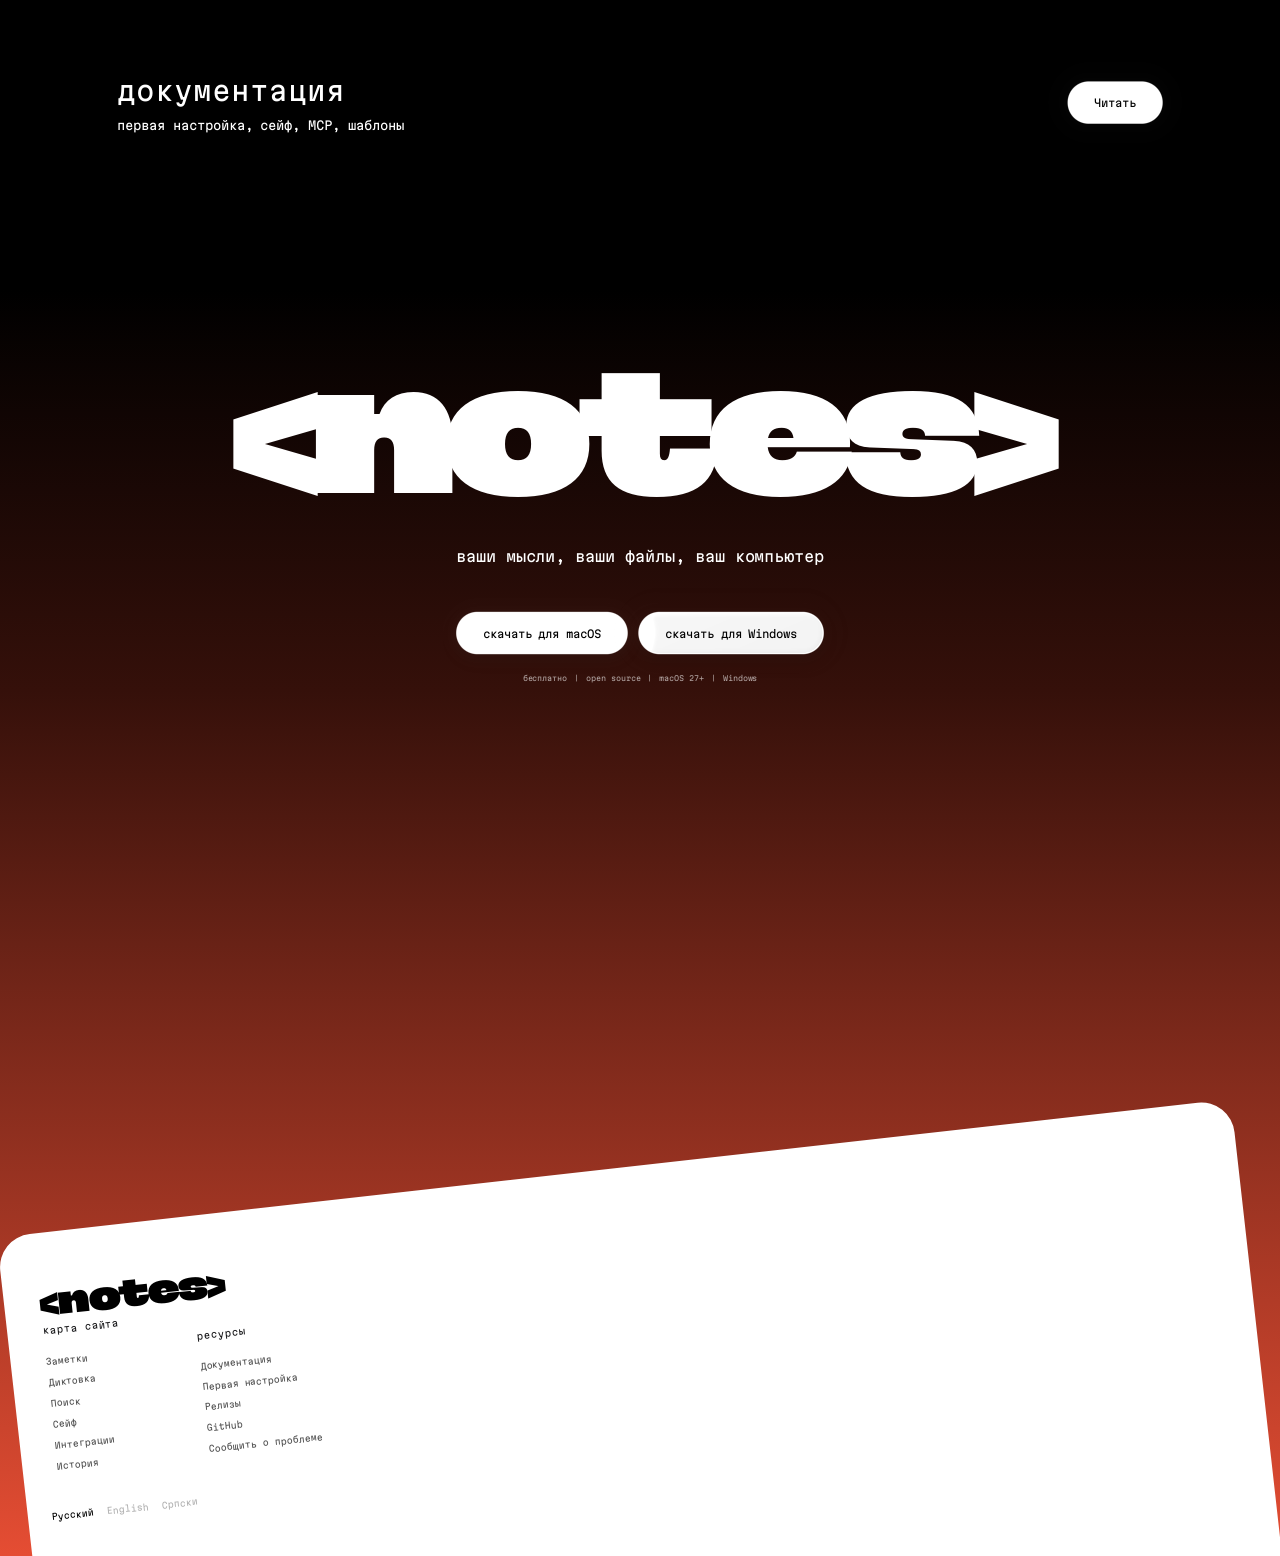
==== commit d91987d3: "Feature / Localize navigation and connect project links" ====
--- a/index.html
+++ b/index.html
@@ -70,11 +70,12 @@
       <a class="nav__logo" href="#">&lt;notes&gt;</a>
       <nav class="nav__links">
         <a href="#notes">Заметки</a>
+        <a href="#voice">Диктовка</a>
         <a href="#search">Поиск</a>
-        <a href="#voice">Голос</a>
-        <a href="#security">Безопасность</a>
-        <a href="#faq">FAQ</a>
-        <a href="https://github.com/">Github</a>
+        <a href="#security">Сейф</a>
+        <a href="#mcp">Интеграции</a>
+        <a href="#history">История</a>
+        <a href="#faq">Документация</a>
       </nav>
     </header>
 
@@ -89,7 +90,7 @@
           <span class="js-place">место для</span>
           <span class="hero__word"><span class="js-word">мыслей</span></span>
         </h1>
-        <a class="hero__download" href="https://github.com/EdinstvoAI/-notes-/releases/download/multi-v1.1.3-beta/notes_1.1.3-beta_aarch64.dmg">Скачать</a>
+        <a class="hero__download" href="https://github.com/EdinstvoAI/-notes-/releases">Скачать</a>
         <span class="hero__os">macOS 27+</span>
       </section>
 
@@ -153,7 +154,7 @@
       </div>
     </section>
 
-    <section class="history-feature">
+    <section class="history-feature" id="history">
       <div class="feature__copy"><h2>ни одна правка<br>не пропадёт</h2><p>правки сохраняются автоматически. любую версию можно восстановить из истории</p></div>
       <div class="timeline"><i></i><b></b><b></b><b></b><b></b><b></b><span>пн 09:12<br>черновик</span><span>пн 18:40<br>план релиза</span><span>вт 11:05<br>правки после созвона</span><span>ср 14:20<br>новый раздел</span><span>сейчас<br>план приложения</span></div>
     </section>
@@ -163,7 +164,7 @@
       <div><span>вкладки</span><span>PDF, Word и Pages внутри</span><span>apple calendar на mac</span><span>день, неделя, месяц</span><span>цветные папки</span><span>тёмная тема</span><span>⌘Z везде</span><span>автоматизация заметок</span><span>импорт из apple passwords</span><span>русский, english, srpski</span></div>
     </section>
 
-    <section class="docs" id="faq"><div><h2>документация</h2><p>первая настройка, сейф, MCP, шаблоны</p></div><edinstvo-glass class="glass-button" frost="0.16" refraction="0.48" thickness="12" depth="18" tint="#ffffff" transparency="0.12" foreground="#000"><a href="#">открыть сайт</a></edinstvo-glass></section>
+    <section class="docs" id="faq"><div><h2>документация</h2><p>первая настройка, сейф, MCP, шаблоны</p></div><edinstvo-glass class="glass-button" frost="0.16" refraction="0.48" thickness="12" depth="18" tint="#ffffff" transparency="0.12" foreground="#000"><a href="https://github.com/EdinstvoAI/-notes-/tree/HEAD/docs">Читать</a></edinstvo-glass></section>
 
     <section class="bottom">
       <div class="cta"><h2>&lt;notes&gt;</h2><p>ваши мысли, ваши файлы, ваш компьютер</p><div><edinstvo-glass class="glass-button" frost="0.14" refraction="0.5" tint="#ffffff" transparency="0.18" foreground="#000"><a href="https://github.com/EdinstvoAI/-notes-/releases/download/multi-v1.1.3-beta/notes_1.1.3-beta_aarch64.dmg">скачать для macOS</a></edinstvo-glass><edinstvo-glass class="glass-button" frost="0.14" refraction="0.5" tint="#ffffff" transparency="0.18" foreground="#000"><a href="https://github.com/EdinstvoAI/-notes-/releases/download/multi-v1.1.3-beta/notes_1.1.3-beta_x64-setup.exe">скачать для Windows</a></edinstvo-glass></div><small>бесплатно　|　open source　|　macOS 27+　|　Windows</small></div>
@@ -172,14 +173,14 @@
         <a class="footer__logo" href="#">&lt;notes&gt;</a>
         <div class="footer__col footer__col--map">
           <h4>карта сайта</h4>
-          <a href="#notes">заметки</a><a href="#search">поиск</a><a href="#voice">голос</a><a href="#security">безопасность</a>
+          <a href="#notes">Заметки</a><a href="#voice">Диктовка</a><a href="#search">Поиск</a><a href="#security">Сейф</a><a href="#mcp">Интеграции</a><a href="#history">История</a>
         </div>
         <div class="footer__col footer__col--res">
           <h4>ресурсы</h4>
-          <a href="#">документация</a><a href="#">первая настройка</a><a href="#faq">FAQ</a><a href="https://github.com/">github</a><a href="#">changelog</a>
+          <a href="#faq">Документация</a><a href="https://github.com/EdinstvoAI/-notes-/blob/HEAD/docs/SETUP.md">Первая настройка</a><a href="https://github.com/EdinstvoAI/-notes-/releases">Релизы</a><a href="https://github.com/EdinstvoAI/-notes-">GitHub</a><a href="https://github.com/EdinstvoAI/-notes-/issues">Сообщить о проблеме</a>
         </div>
         <div class="footer__langs">
-          <a data-lang="ru" href="/">🇷🇺рус</a><a data-lang="en" href="/en/">🇺🇸eng</a><a data-lang="sr" href="/sr/">🇷🇸српски</a>
+          <a data-lang="ru" lang="ru" hreflang="ru" href="/">Русский</a><a data-lang="en" lang="en" hreflang="en" href="/en/">English</a><a data-lang="sr" lang="sr" hreflang="sr" href="/sr/">Српски</a>
         </div>
       </footer>
     </section>
--- a/styles.css
+++ b/styles.css
@@ -195,8 +195,8 @@
 .footer__logo { left: 198.36rem; top: 706.34rem; font: 50rem/normal "Martian Grotesk xWd", sans-serif; letter-spacing: -0.05em; white-space: nowrap; }
 .footer__col { width: 160rem; display: flex; flex-direction: column; white-space: nowrap; }
 .footer__col h4 { font-weight: 400; font-size: 14rem; color: #1d1d1f; margin-bottom: 30rem; }
-.footer__col a { font-size: 13rem; opacity: .3; }
-.footer__col a:hover, .footer__langs a:hover { opacity: 1; }
+.footer__col a { font-size: 13rem; opacity: .68; }
+.footer__col a:hover, .footer__col a:focus-visible, .footer__langs a:hover { opacity: 1; }
 .footer__col--map { left: 154rem; top: 855.1rem; gap: 0; }
 .footer__col--map a + a { margin-top: 15rem; }
 .footer__col--res { left: 384.36rem; top: 846.48rem; letter-spacing: 0; }
